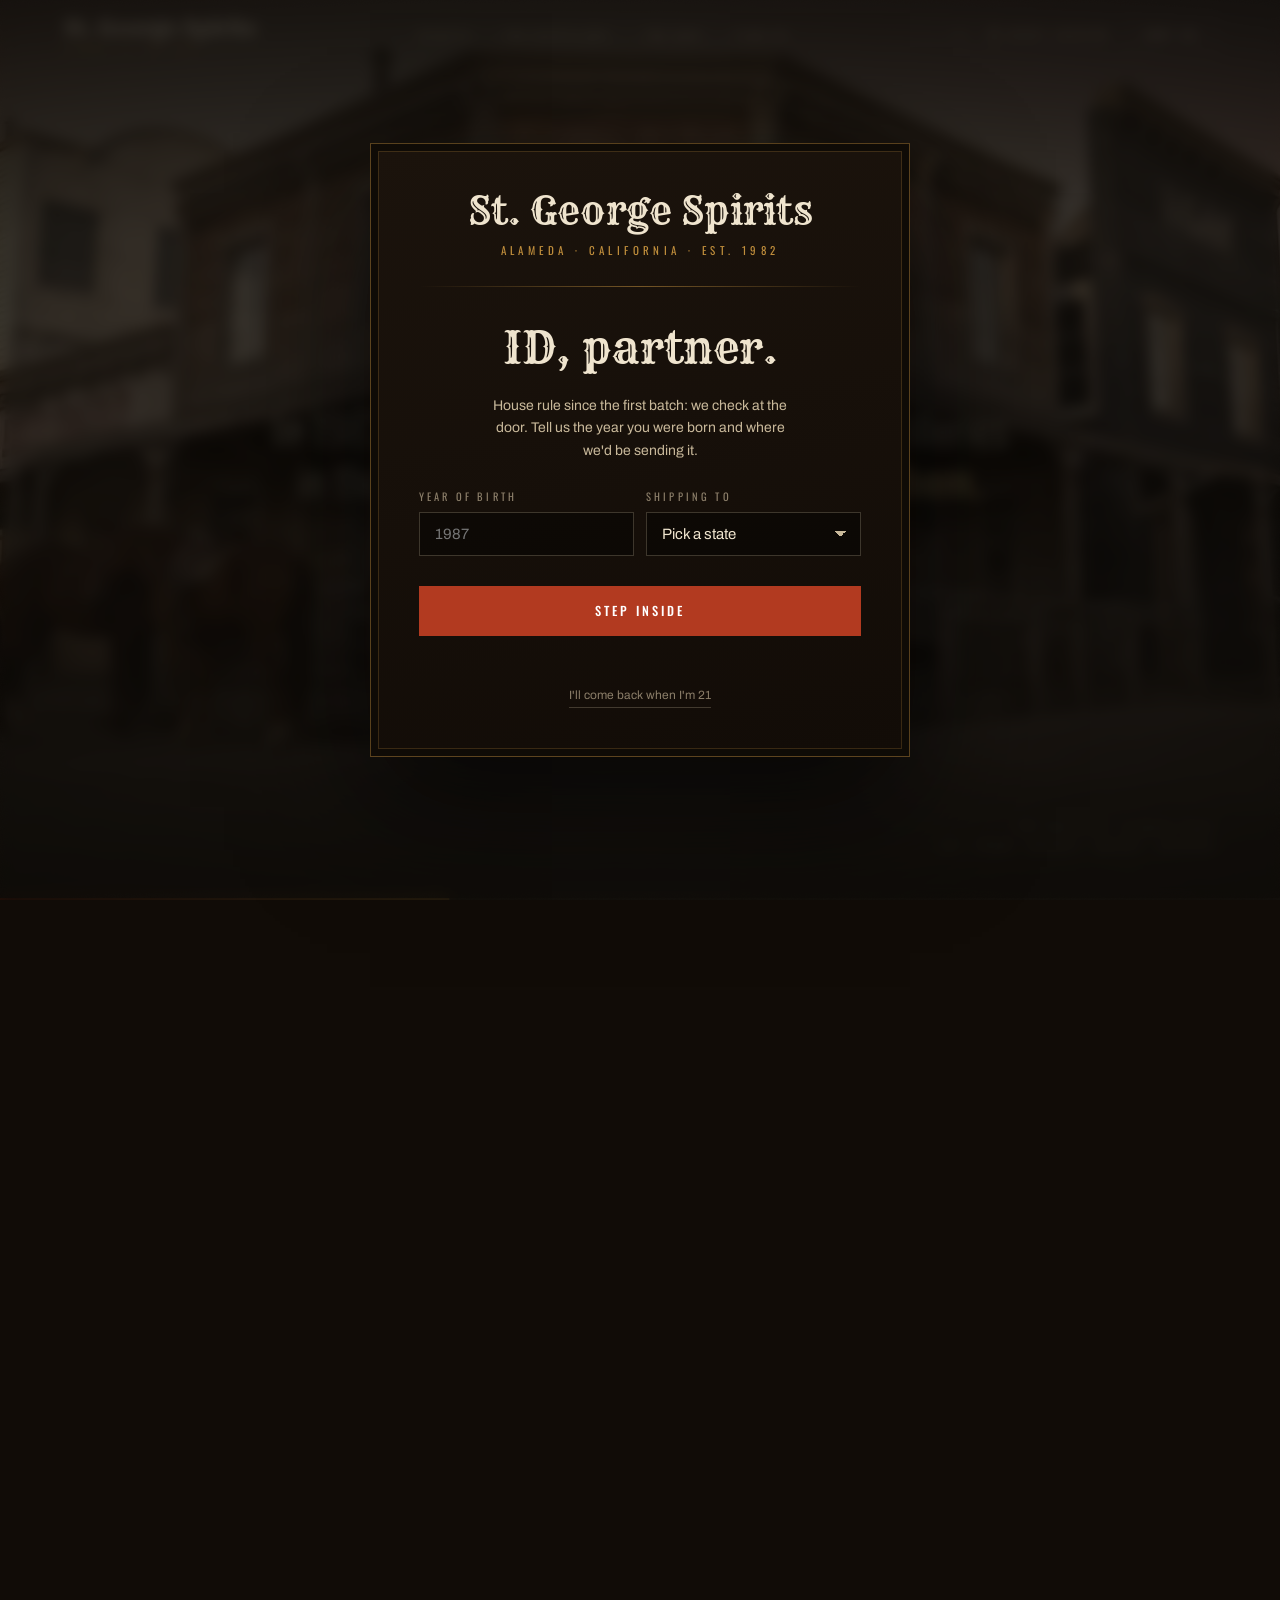
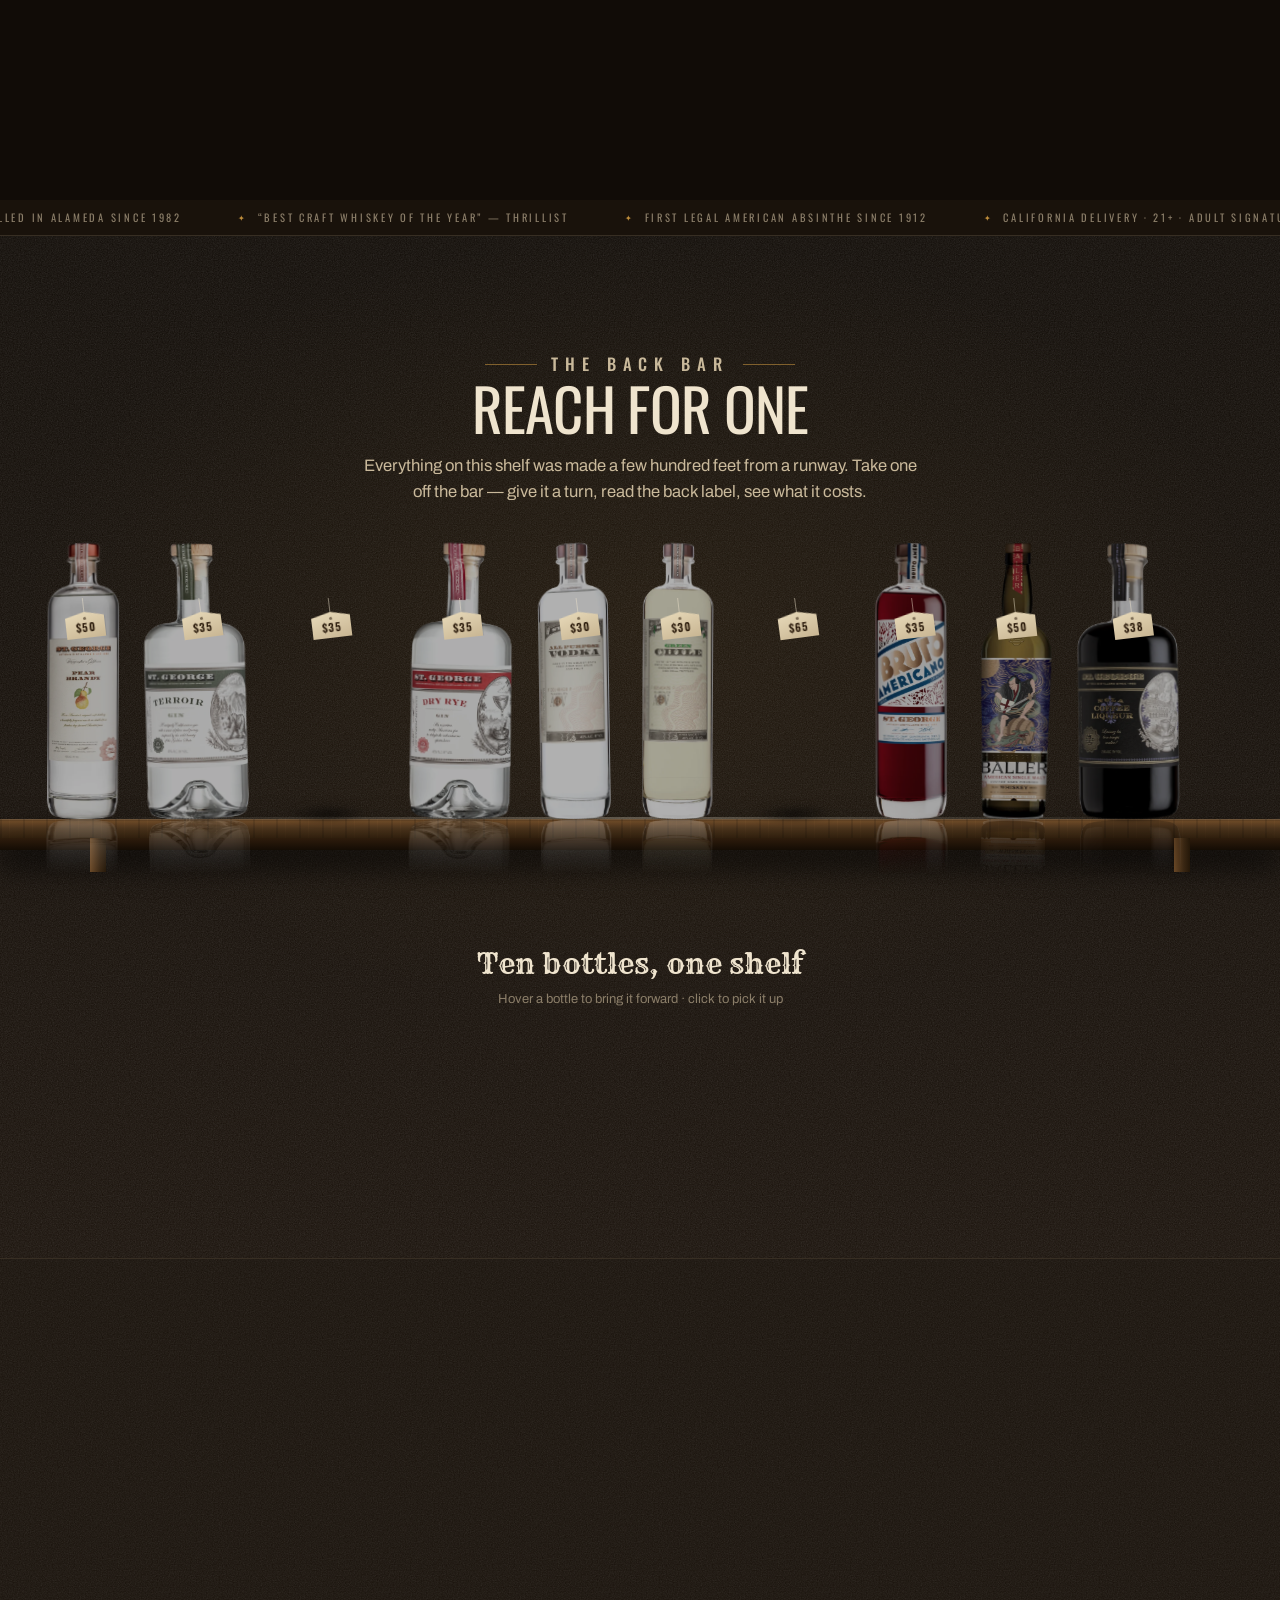
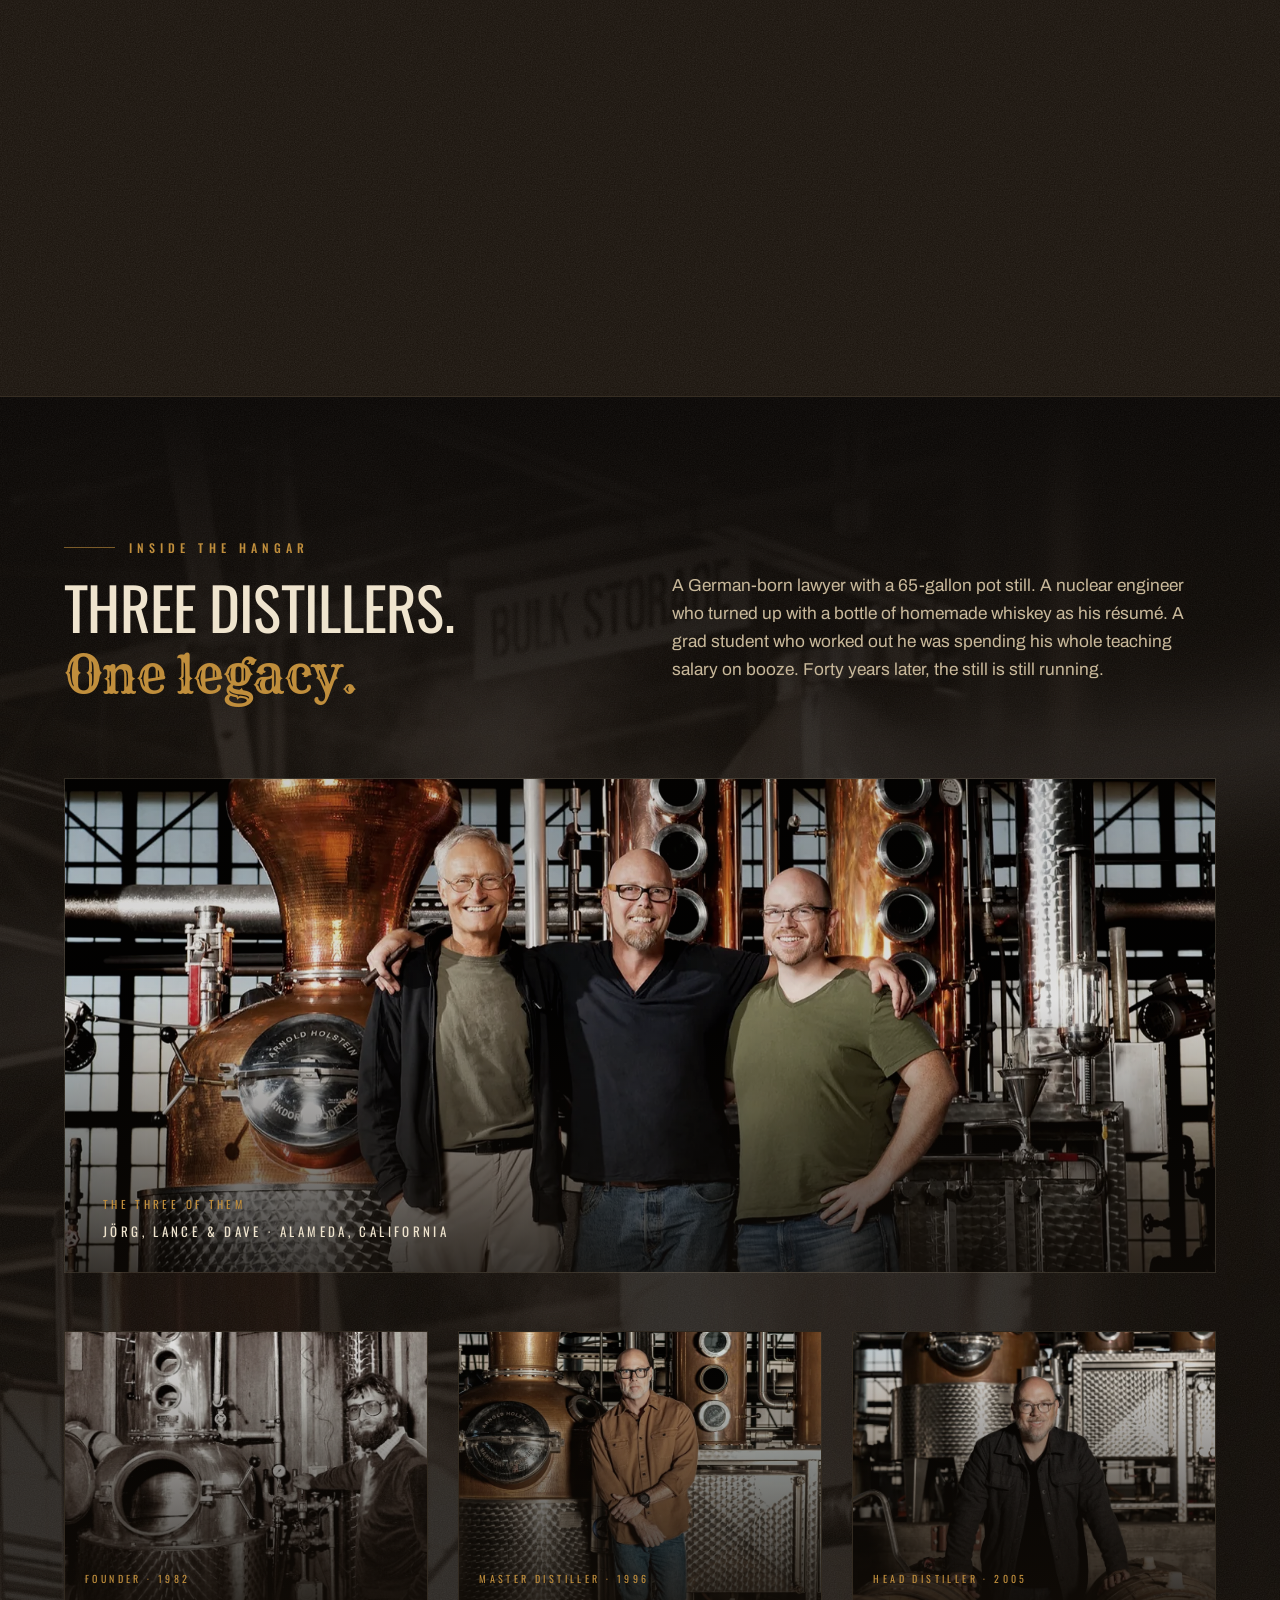
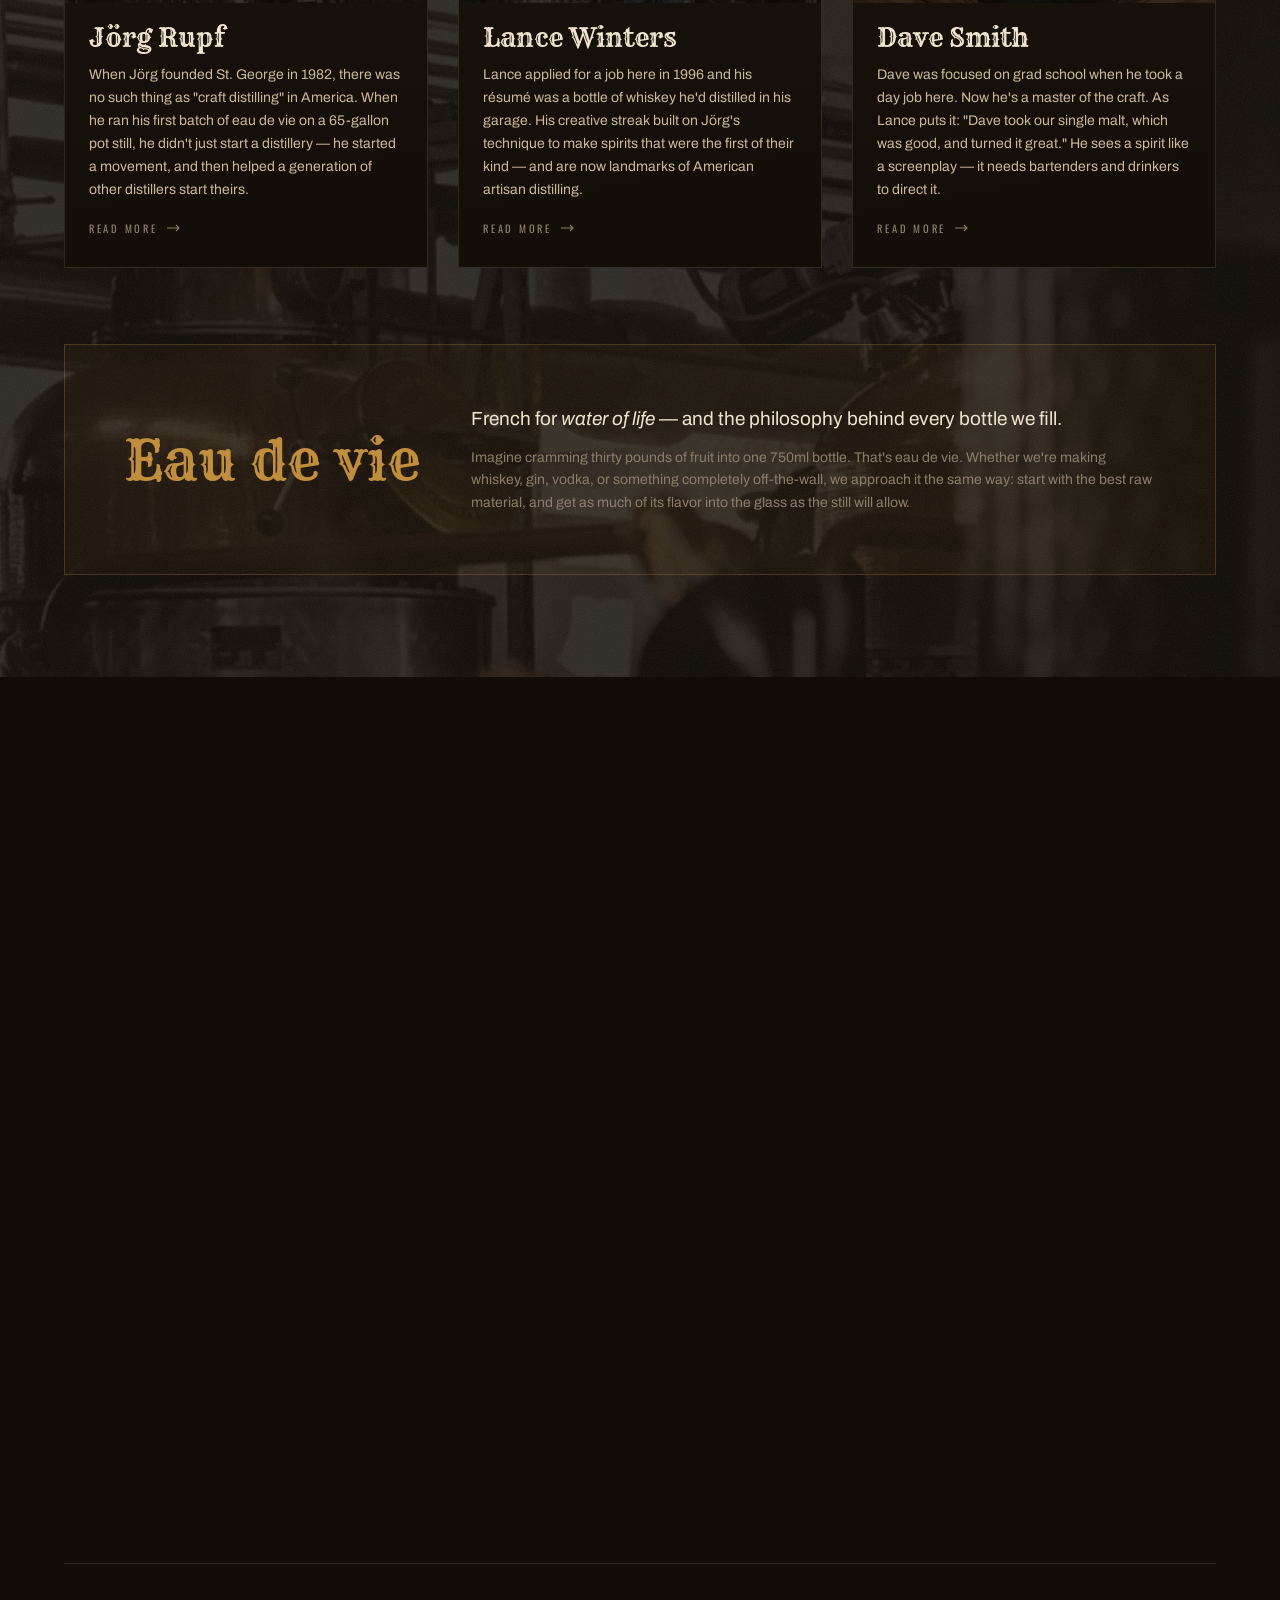
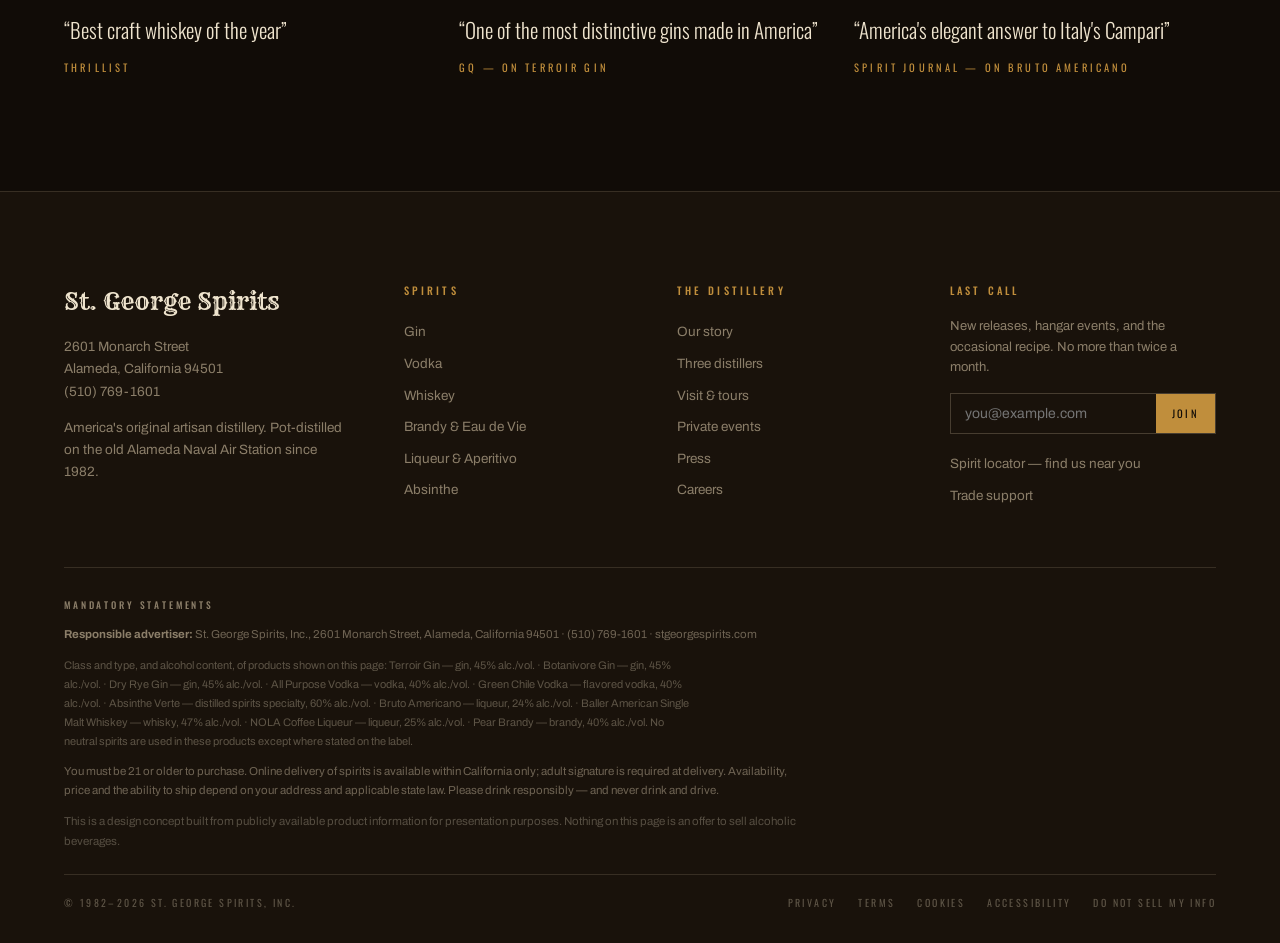
==== index.html @ ffea4fe0 "St. George Spirits homepage design concept Unofficial, non-commercial portfolio piece. Static site, " ====
<!doctype html>
<html lang="en">
<head>
<meta charset="utf-8">
<meta name="viewport" content="width=device-width, initial-scale=1, viewport-fit=cover">
<title>St. George Spirits — America's Original Craft Distillery, Alameda California</title>
<meta name="description" content="America's original artisan distillery since 1982. Gin, vodka, whiskey, brandy and absinthe made in a decommissioned airplane hangar in Alameda, California.">

<!-- ============================================================
     SHARE CARD / IDENTITY
     SITE_ORIGIN is the one thing to change on deploy. Open Graph
     requires ABSOLUTE urls for og:image — relative paths are
     dropped by Slack, iMessage, LinkedIn and X alike.
     ============================================================ -->
<link rel="canonical" href="https://stgeorge-concept.vercel.app/">
<meta name="theme-color" content="#110C07">
<meta name="robots" content="noindex,nofollow">

<meta property="og:type" content="website">
<meta property="og:site_name" content="St. George Spirits">
<meta property="og:locale" content="en_US">
<meta property="og:url" content="https://stgeorge-concept.vercel.app/">
<meta property="og:title" content="St. George Spirits — America's Original Craft Distillery">
<meta property="og:description" content="In 1982 there were fewer than twenty distilleries in the whole country. We were one of them. Pot-distilled in a decommissioned airplane hangar in Alameda, California.">
<meta property="og:image" content="https://stgeorge-concept.vercel.app/assets/img/og-card.jpg">
<meta property="og:image:width" content="1200">
<meta property="og:image:height" content="630">
<meta property="og:image:alt" content="The back bar of a saloon, bottles lit from behind, with the St. George Spirits wordmark.">

<meta name="twitter:card" content="summary_large_image">
<meta name="twitter:title" content="St. George Spirits — America's Original Craft Distillery">
<meta name="twitter:description" content="In 1982 there were fewer than twenty distilleries in the whole country. We were one of them.">
<meta name="twitter:image" content="https://stgeorge-concept.vercel.app/assets/img/og-card.jpg">

<link rel="icon" href="assets/img/favicon.svg" type="image/svg+xml">
<link rel="apple-touch-icon" href="assets/img/apple-touch-icon.png">

<link rel="preconnect" href="https://fonts.googleapis.com">
<link rel="preconnect" href="https://fonts.gstatic.com" crossorigin>
<link href="https://fonts.googleapis.com/css2?family=Rye&family=Oswald:wght@300;400;500;600&family=Archivo:ital,wght@0,400;0,500;0,600;1,400&display=swap" rel="stylesheet">

<script type="application/ld+json">
{
  "@context": "https://schema.org",
  "@type": "Distillery",
  "@id": "https://stgeorge-concept.vercel.app/#org",
  "name": "St. George Spirits",
  "url": "https://stgeorge-concept.vercel.app/",
  "logo": "https://stgeorge-concept.vercel.app/assets/img/apple-touch-icon.png",
  "image": "https://stgeorge-concept.vercel.app/assets/img/og-card.jpg",
  "description": "America's original artisan distillery. Pot-distilled gin, vodka, whiskey, brandy and absinthe made in a decommissioned airplane hangar in Alameda, California since 1982.",
  "foundingDate": "1982",
  "telephone": "+1-510-769-1601",
  "address": {
    "@type": "PostalAddress",
    "streetAddress": "2601 Monarch Street",
    "addressLocality": "Alameda",
    "addressRegion": "CA",
    "postalCode": "94501",
    "addressCountry": "US"
  },
  "geo": {
    "@type": "GeoCoordinates",
    "latitude": 37.7731,
    "longitude": -122.2983
  },
  "founder": [
    {
      "@type": "Person",
      "name": "Jörg Rupf"
    }
  ],
  "employee": [
    {
      "@type": "Person",
      "name": "Lance Winters",
      "jobTitle": "Master Distiller"
    },
    {
      "@type": "Person",
      "name": "Dave Smith",
      "jobTitle": "Head Distiller"
    }
  ],
  "hasOfferCatalog": {
    "@type": "OfferCatalog",
    "name": "Spirits",
    "itemListElement": [
      {
        "@type": "Offer",
        "itemOffered": {
          "@type": "Product",
          "name": "Terroir Gin",
          "url": "https://stgeorge-concept.vercel.app/spirits/terroir-gin.html"
        },
        "price": "35",
        "priceCurrency": "USD"
      },
      {
        "@type": "Offer",
        "itemOffered": {
          "@type": "Product",
          "name": "Baller American Single Malt Whiskey",
          "url": "https://stgeorge-concept.vercel.app/spirits/baller-single-malt.html"
        },
        "price": "50",
        "priceCurrency": "USD"
      }
    ]
  }
}
</script>
<link rel="stylesheet" href="assets/css/base.css">
<style>
/* the bottle travels into the product page — see site.js */
@view-transition{ navigation: auto; }
::view-transition-old(root){ animation:vt-out .36s var(--ease) both; }
::view-transition-new(root){ animation:vt-in .46s var(--ease) both; }
@keyframes vt-out{ to{ opacity:0; } }
@keyframes vt-in{ from{ opacity:0; } }
@media (prefers-reduced-motion: reduce){
  ::view-transition-group(*), ::view-transition-old(*), ::view-transition-new(*){ animation:none !important; }
}
</style>
<style>
/* ============================================================
   AGE GATE — brand stays visible behind it (Westward pattern)
   ============================================================ */
#gate{
  position:fixed; inset:0; z-index:200; display:grid; place-items:center;
  padding:24px; background:rgba(11,8,5,.78); backdrop-filter:blur(7px) saturate(.8);
  transition:opacity .7s var(--ease), visibility .7s;
}
#gate[hidden]{ display:none; }
#gate.is-out{ opacity:0; visibility:hidden; }
#gate .poster{
  position:relative; width:min(540px,100%); padding:clamp(28px,4vw,48px);
  background:linear-gradient(170deg,#1b130c,#120c07);
  border:1px solid rgba(192,142,60,.4);
  box-shadow:0 50px 120px rgba(0,0,0,.72), inset 0 0 0 7px rgba(11,8,5,.9), inset 0 0 0 8px rgba(192,142,60,.22);
  text-align:center;
}
#gate .mark{ font-family:var(--f-wood); font-size:clamp(26px,3.6vw,38px); color:var(--paper); line-height:1; }
#gate .sub{ font-family:var(--f-cond); font-size:11px; letter-spacing:.4em; text-transform:uppercase; color:var(--brass); margin-top:12px; }
#gate .rule{ height:1px; background:linear-gradient(90deg,transparent,rgba(192,142,60,.55),transparent); margin:26px 0; }
#gate h2{ font-family:var(--f-wood); font-size:clamp(28px,4.4vw,44px); color:var(--paper); }
#gate p{ margin:12px auto 0; max-width:38ch; font-size:14px; color:var(--bone); }
.gate-fields{ display:grid; gap:12px; margin-top:26px; text-align:left; }
.gate-fields label{ font-family:var(--f-cond); font-size:10.5px; letter-spacing:.3em; text-transform:uppercase; color:var(--muted); display:block; margin-bottom:7px; }
.gate-fields input, .gate-fields select{
  width:100%; padding:13px 15px; font-family:var(--f-body); font-size:15px;
  color:var(--paper); background:rgba(0,0,0,.42); border:1px solid rgba(201,185,155,.26);
  border-radius:0; appearance:none;
}
.gate-fields input:focus, .gate-fields select:focus{ outline:2px solid var(--brass); outline-offset:1px; }
.gate-fields select{ background-image:linear-gradient(45deg,transparent 50%,var(--bone) 50%),linear-gradient(135deg,var(--bone) 50%,transparent 50%); background-position:calc(100% - 20px) 50%,calc(100% - 14px) 50%; background-size:6px 6px,6px 6px; background-repeat:no-repeat; }
.gate-row{ display:grid; grid-template-columns:1fr 1fr; gap:12px; }
#gate .btn{ width:100%; justify-content:center; margin-top:18px; }
#gate .turn{ display:inline-block; margin-top:18px; font-size:12px; color:var(--muted); border-bottom:1px solid rgba(139,126,105,.4); padding-bottom:2px; }
#gate .turn:hover{ color:var(--bone); }
#gate .err{ color:var(--rust); font-family:var(--f-cond); font-size:12px; letter-spacing:.14em; text-transform:uppercase; margin-top:14px; min-height:18px; }

/* ============================================================
   HERO — scroll-scrubbed full-bleed video
   ============================================================ */
.hero{ position:relative; height:200vh; background:var(--ink); }
.hero-stage{
  position:sticky; top:0; height:100svh; width:100%; overflow:hidden;
  background:var(--ink);
}
.hero-poster{
  position:absolute; inset:0; z-index:0; pointer-events:none;
  background:url('assets/img/hero-poster.webp') center 56%/cover no-repeat;
  transform-origin:51% 60%; will-change:transform;
}
.hero-stage video{
  position:absolute; inset:0; width:100%; height:100%; object-fit:cover;
  transform-origin:51% 60%; will-change:transform; opacity:0; z-index:1;
  transition:opacity .5s var(--ease); pointer-events:none; background:transparent;
}
.hero-stage.ready video{ opacity:1; }
.hero-grade{
  position:absolute; inset:0; pointer-events:none; z-index:2;
  background:
    linear-gradient(180deg, rgba(10,7,4,.72) 0%, rgba(10,7,4,.12) 26%, rgba(10,7,4,.05) 54%, rgba(10,7,4,.82) 100%),
    radial-gradient(130% 95% at 50% 52%, transparent 38%, rgba(10,7,4,.62) 100%);
}
/* the house lights going down on the bar before the hand-off */
.hero-door{
  position:absolute; inset:0; pointer-events:none; z-index:4; opacity:0;
  background:radial-gradient(62% 66% at 50% 56%, rgba(8,5,3,0) 0%, rgba(8,5,3,.42) 52%, rgba(8,5,3,.96) 100%);
}
.hero-plate{
  position:absolute; inset:0; z-index:5; display:grid; place-items:center;
  text-align:center; padding:0 var(--gut); pointer-events:none; will-change:transform,opacity,filter;
}
.hero-plate .inner{ max-width:1100px; }
.hero-plate .inner{ position:relative; }
.hero-plate .inner::before{
  content:""; position:absolute; left:50%; top:50%; transform:translate(-50%,-50%);
  width:170%; height:300%; z-index:-1; pointer-events:none;
  background:radial-gradient(50% 50% at 50% 50%, rgba(8,5,3,.76) 0%, rgba(8,5,3,.46) 46%, rgba(8,5,3,0) 76%);
}
#plate1 .mark{
  font-family:var(--f-wood); font-size:clamp(40px,9vw,142px); line-height:.92;
  color:var(--paper); text-shadow:0 10px 60px rgba(0,0,0,.8);
}
#plate1 .mark em{ font-style:normal; display:block; }
#plate1 .kicker{
  font-family:var(--f-cond); font-size:clamp(10px,1.2vw,13px); letter-spacing:.5em; font-weight:500;
  text-transform:uppercase; color:#E3BE78; margin-bottom:clamp(16px,2.4vw,30px);
  text-shadow:0 2px 16px rgba(0,0,0,.95), 0 0 30px rgba(0,0,0,.8);
}
#plate1 .under{
  margin-top:clamp(18px,2.6vw,34px); font-family:var(--f-cond); font-weight:300;
  font-size:clamp(12px,1.5vw,17px); letter-spacing:.3em; text-transform:uppercase; color:var(--bone);
}
.hero-plate .line{
  font-family:var(--f-cond); font-weight:300; font-size:clamp(21px,3.4vw,50px);
  line-height:1.18; letter-spacing:.006em; color:var(--paper);
  text-shadow:0 2px 12px rgba(0,0,0,.92), 0 8px 44px rgba(0,0,0,.8);
}
.hero-plate .line b{ font-weight:500; color:#E3BE78; }
#plate2{ opacity:0; }
.hero-hint{
  position:absolute; left:50%; bottom:clamp(26px,5vh,54px); transform:translateX(-50%);
  z-index:6; display:flex; flex-direction:column; align-items:center; gap:11px;
  font-family:var(--f-cond); font-size:10px; letter-spacing:.42em; text-transform:uppercase;
  color:rgba(239,228,206,.72); transition:opacity .5s var(--ease); pointer-events:none;
}
.hero-hint svg{ animation:bob 1.9s ease-in-out infinite; }
@keyframes bob{ 0%,100%{ transform:translateY(0); opacity:.45 } 50%{ transform:translateY(6px); opacity:1 } }
/* The last of the push-through: everything resolves to the page's own ink so
   the sticky stage releases into the ticker with no visible seam. */
.hero-out{
  position:absolute; inset:0; z-index:8; opacity:0; pointer-events:none;
  background:var(--ink);
}
.hero-rule{ position:absolute; left:0; right:0; bottom:0; height:2px; background:rgba(239,228,206,.1); z-index:7; }
.hero-rule i{ display:block; height:100%; background:linear-gradient(90deg,var(--rust-lo),var(--brass)); transform:scaleX(0); transform-origin:left; }
.hero-badge{
  position:absolute; right:var(--gut); bottom:clamp(26px,5vh,54px); z-index:6;
  font-family:var(--f-cond); font-size:9.5px; letter-spacing:.3em; text-transform:uppercase;
  color:rgba(239,228,206,.42); text-align:right; line-height:1.9; pointer-events:none;
}
@media (max-width:760px){ .hero-badge{ display:none; } .hero{ height:180vh; } }

/* ============================================================
   ABOUT — "inside"
   ============================================================ */
.about{ position:relative; background:var(--ink); padding:clamp(80px,11vw,150px) var(--gut) clamp(60px,8vw,110px); overflow:clip; }
.about::before{
  content:""; position:absolute; inset:0 0 auto; height:340px;
  background:linear-gradient(180deg, rgba(8,5,3,1), rgba(17,12,7,0));
  pointer-events:none; z-index:2;
}
.about-bg{
  position:absolute; inset:0; background:url('assets/img/stills.webp') center 30%/cover no-repeat;
  opacity:.12; filter:saturate(.5) contrast(1.1); z-index:0;
}
.about-in{ position:relative; z-index:4; max-width:1340px; margin:0 auto; }
.about-head{ display:grid; grid-template-columns:1fr 1fr; gap:clamp(28px,5vw,80px); align-items:end; margin-bottom:clamp(44px,6vw,80px); }
.about-head h2 em{ font-style:normal; font-family:var(--f-wood); text-transform:none; color:var(--brass); font-size:.86em; }
@media (max-width:900px){ .about-head{ grid-template-columns:1fr; align-items:start; } }

.founders{ position:relative; margin:clamp(34px,4.6vw,60px) 0 clamp(34px,4.6vw,58px); }
.founders figure{ margin:0; position:relative; overflow:hidden; border:1px solid rgba(201,185,155,.16); }
.founders img{ width:100%; aspect-ratio:21/9; object-fit:cover; object-position:center 32%; filter:saturate(.72) contrast(1.04); }
.founders figure::after{ content:""; position:absolute; inset:0; background:linear-gradient(180deg,rgba(14,10,6,.22),rgba(14,10,6,.12) 45%,rgba(14,10,6,.8)); pointer-events:none; }
.founders figcaption{ position:absolute; left:clamp(18px,3vw,38px); bottom:clamp(16px,2.6vw,30px); z-index:2;
  font-family:var(--f-cond); font-size:clamp(11px,1.15vw,13px); letter-spacing:.26em; text-transform:uppercase; color:var(--paper); }
.founders figcaption b{ display:block; font-weight:400; color:var(--brass); font-size:.86em; letter-spacing:.3em; margin-bottom:7px; }
@media (max-width:700px){ .founders img{ aspect-ratio:4/3; } }

.distillers{ display:grid; grid-template-columns:repeat(3,1fr); gap:clamp(18px,2.4vw,34px); }
@media (max-width:980px){ .distillers{ grid-template-columns:1fr; } }
.card{
  position:relative; background:linear-gradient(170deg,#1b140d,#130d08);
  border:1px solid rgba(201,185,155,.15); overflow:hidden;
  transition:border-color .5s var(--ease), transform .6s var(--ease);
}
.card:hover{ border-color:rgba(192,142,60,.48); transform:translateY(-5px); }
.card .shot{ position:relative; aspect-ratio:4/3; overflow:hidden; background:var(--ink-3); }
.card .shot img{ width:100%; height:100%; object-fit:cover; filter:saturate(.62) contrast(1.06); transition:transform 1.3s var(--ease), filter .7s; }
.card:hover .shot img{ transform:scale(1.06); filter:saturate(.9) contrast(1.02); }
.card .shot::after{ content:""; position:absolute; inset:0; background:linear-gradient(180deg,rgba(17,12,7,.1),rgba(17,12,7,.86)); }
.card .role{
  position:absolute; left:20px; bottom:16px; z-index:2;
  font-family:var(--f-cond); font-size:10px; letter-spacing:.34em; text-transform:uppercase; color:var(--brass);
}
.card .body{ padding:22px 24px 26px; }
.card h3{ font-family:var(--f-wood); font-size:clamp(20px,2vw,27px); line-height:1.08; margin-bottom:12px; }
.card p{ margin:0; font-size:14px; line-height:1.64; color:var(--bone); }
.card .more{ margin-top:18px; display:inline-flex; align-items:center; gap:9px; font-family:var(--f-cond); font-size:10.5px; letter-spacing:.26em; text-transform:uppercase; color:var(--muted); }
.card:hover .more{ color:var(--paper); }

.thread{
  margin-top:clamp(44px,6vw,80px); padding:clamp(32px,4.6vw,60px);
  border:1px solid rgba(192,142,60,.26); background:rgba(192,142,60,.05);
  display:grid; grid-template-columns:auto 1fr; gap:clamp(24px,4vw,56px); align-items:center;
}
@media (max-width:860px){ .thread{ grid-template-columns:1fr; } }
.thread .big{ font-family:var(--f-wood); font-size:clamp(30px,4.4vw,56px); line-height:1; color:var(--brass); white-space:nowrap; }
.thread p{ margin:0; font-size:clamp(15px,1.5vw,19px); line-height:1.6; color:var(--paper); }
.thread p span{ color:var(--muted); display:block; margin-top:12px; font-size:14px; line-height:1.62; }

/* ============================================================
   BACK BAR — interactive bottle shelf
   ============================================================ */
.backbar{ position:relative; background:linear-gradient(180deg,var(--ink) 0%, #140E08 35%, #1A120B 100%); padding:clamp(70px,9vw,120px) 0 clamp(50px,6vw,80px); overflow:clip; }
.backbar::before{
  content:""; position:absolute; inset:0; z-index:0; opacity:.5;
  background:radial-gradient(70% 55% at 50% 38%, rgba(192,142,60,.14), transparent 70%);
}
.bb-head{ position:relative; z-index:4; text-align:center; padding:0 var(--gut); margin-bottom:clamp(20px,3vw,40px); }
.bb-head h2{ margin-bottom:14px; }
.bb-head p{ margin:0 auto; max-width:56ch; color:var(--bone); font-size:clamp(14px,1.3vw,17px); }

.bar-stage{
  position:relative; z-index:4; width:100%; touch-action:pan-y; user-select:none;
  overflow-x:clip;
}
.bar-stage:focus{ outline:none; }

/* the shelf plank */
.plank{ position:absolute; left:0; right:0; z-index:5; pointer-events:none; }
.plank .top{
  position:absolute; left:0; right:0; top:0; height:100%;
  background:
    linear-gradient(180deg,#53391F 0%, #6B4927 14%, #4A331C 52%, #35230F 100%);
  box-shadow:0 1px 0 rgba(239,228,206,.14) inset, 0 18px 34px rgba(0,0,0,.6);
}
.plank .grainy{
  position:absolute; inset:0; opacity:.45; mix-blend-mode:overlay;
  background-image:repeating-linear-gradient(90deg, rgba(0,0,0,.26) 0 2px, transparent 2px 9px, rgba(255,255,255,.1) 9px 10px, transparent 10px 23px);
}
.plank .lip{ position:absolute; left:0; right:0; top:100%; height:12px; background:linear-gradient(180deg,#2E1C0C,#140C04); box-shadow:0 14px 30px rgba(0,0,0,.72); }
.plank .glow{ position:absolute; left:6%; right:6%; top:-2px; height:2px; background:linear-gradient(90deg,transparent,rgba(239,228,206,.3),transparent); }
.plank .brkt{ position:absolute; width:16px; background:linear-gradient(90deg,#6B4927,#3A2713 60%,#241708); top:100%; height:34px; }

/* each bottle */
.bot{
  position:absolute; left:0; z-index:10; display:block; padding:0;
  cursor:pointer; background:none; outline:none;
}
.bot:focus-visible{ outline:2px solid var(--brass); outline-offset:8px; }
.bot-sway{ position:absolute; inset:0; transform-origin:50% 100%; }
.bot-turn{ position:absolute; inset:0; transform-origin:50% 92%; }
.bot-turn img{ position:absolute; inset:0; width:100%; height:100%; object-fit:contain; object-position:bottom center; -webkit-user-drag:none; }
.bot-shadow{
  position:absolute; left:50%; bottom:-4px; height:18px; border-radius:50%;
  background:radial-gradient(50% 50% at 50% 50%, rgba(0,0,0,.8), transparent 72%);
  transform:translateX(-50%); pointer-events:none; filter:blur(4px); z-index:0;
}
.bot-refl{
  position:absolute; left:0; right:0; top:100%; height:26%; pointer-events:none; z-index:0;
  overflow:hidden; opacity:.26;
  -webkit-mask-image:linear-gradient(180deg,rgba(0,0,0,.85),transparent 78%);
  mask-image:linear-gradient(180deg,rgba(0,0,0,.85),transparent 78%);
}
.bot-refl img{ position:absolute; left:0; bottom:100%; width:100%; height:385%;
  object-fit:contain; object-position:bottom center; transform:scaleY(-1); transform-origin:50% 100%; }
/* hanging brass price tag */
.bot-tag{
  position:absolute; z-index:3; transform-origin:50% 0; pointer-events:none;
  display:flex; flex-direction:column; align-items:center;
}
.bot-tag .str{ width:1px; height:14px; background:rgba(239,228,206,.46); }
.bot-tag .chip{
  position:relative; padding:6px 10px 5px; background:linear-gradient(165deg,#E7D9B9,#C9B693);
  color:#2A1A0B; font-family:var(--f-cond); font-size:11px; font-weight:600; letter-spacing:.07em;
  line-height:1; white-space:nowrap; box-shadow:0 4px 10px rgba(0,0,0,.52);
  clip-path:polygon(0 18%, 50% 0, 100% 18%, 100% 100%, 0 100%);
  padding-top:10px;
}
.bot-tag .chip::after{ content:""; position:absolute; left:50%; top:5px; width:3px; height:3px; margin-left:-1.5px; border-radius:50%; background:rgba(42,26,11,.55); }
.bot-open{
  position:absolute; left:50%; transform:translateX(-50%); white-space:nowrap;
  font-family:var(--f-cond); font-size:9.5px; letter-spacing:.3em; text-transform:uppercase;
  color:var(--ink); background:var(--brass); padding:5px 11px 4px; opacity:0;
  transition:opacity .3s var(--ease); pointer-events:none;
}
.bot[data-front] .bot-open{ opacity:1; }

.bb-caption{ position:relative; z-index:4; text-align:center; padding:0 var(--gut); margin-top:clamp(26px,3.6vw,46px); min-height:92px; }
.bb-caption .nm{ font-family:var(--f-wood); font-size:clamp(19px,2.3vw,30px); line-height:1.1; transition:opacity .3s; }
.bb-caption .meta{ margin-top:10px; font-family:var(--f-cond); font-size:12px; letter-spacing:.24em; text-transform:uppercase; color:var(--brass); }
.bb-caption .hintline{ margin-top:8px; font-size:13px; color:var(--muted); }
.bb-dots{ display:flex; justify-content:center; gap:7px; margin-top:22px; position:relative; z-index:4; }
.bb-dots[hidden]{ display:none; }
.bb-dots button{ width:6px; height:6px; border-radius:99px; background:rgba(201,185,155,.26); transition:width .35s var(--ease), background .35s; }
.bb-dots button[aria-current="true"]{ width:24px; background:var(--brass); }
.bb-foot{ position:relative; z-index:4; text-align:center; margin-top:clamp(26px,3.4vw,42px); padding:0 var(--gut); }
.bb-foot .small{ margin-top:16px; }

/* --- detail overlay --- */
.detail{
  position:fixed; inset:0; z-index:150; display:grid; place-items:center;
  padding:clamp(18px,3vw,44px); overflow-y:auto;
}
.detail .scrim{ position:absolute; inset:0; background:rgba(9,6,3,.93); backdrop-filter:blur(18px); opacity:0; transition:opacity .4s var(--ease); }
.detail.in .scrim{ opacity:1; }
.detail .close{
  position:absolute; top:clamp(14px,2vw,26px); right:clamp(14px,2vw,26px); z-index:4;
  display:inline-flex; align-items:center; gap:9px; padding:10px 16px;
  font-family:var(--f-cond); font-size:11px; letter-spacing:.26em; text-transform:uppercase;
  color:var(--muted); border:1px solid rgba(201,185,155,.22); opacity:0; outline:none;
  transition:opacity .4s var(--ease) .1s, color .3s, border-color .3s;
}
.detail .close:focus-visible{ outline:2px solid var(--brass); outline-offset:3px; }
.detail.in .close{ opacity:1; }
.detail .close:hover{ color:var(--paper); border-color:var(--paper); }
.detail .wrap{
  position:relative; z-index:3; display:grid; grid-template-columns:auto minmax(0,1fr);
  gap:clamp(22px,5vw,72px); align-items:center; width:100%; max-width:1020px;
}
.detail .figure{ position:relative; height:min(62svh,560px); aspect-ratio:var(--ar,.3); perspective:1300px; cursor:grab; }
.detail .figure:active{ cursor:grabbing; }
.detail .spin{ position:absolute; inset:0; transform-style:preserve-3d; }
.detail .face{ position:absolute; inset:0; backface-visibility:hidden; }
.detail .face img{ width:100%; height:100%; object-fit:contain; }
.detail .face.notes{ transform:rotateY(180deg); display:grid; }
.notecard{
  align-self:center; justify-self:center; background:linear-gradient(168deg,#EFE4CE,#D9C9A8); color:#241A11;
  padding:18px 17px; box-shadow:0 30px 60px rgba(0,0,0,.6);
  border:1px solid rgba(42,26,11,.25); width:max(100%, 225px);
  display:flex; flex-direction:column; justify-content:center; gap:10px;
}
.notecard h4{ margin:0; font-family:var(--f-wood); font-size:clamp(13px,1.5vw,17px); line-height:1.1; }
.notecard .ln{ height:1px; background:rgba(42,26,11,.3); }
.notecard p{ margin:0; font-size:clamp(10.5px,1.1vw,13px); line-height:1.52; color:#3B2B18; }
.notecard .sm{ font-family:var(--f-cond); font-size:9px; letter-spacing:.24em; text-transform:uppercase; color:#7E6244; }
.detail .info .idx{ font-family:var(--f-cond); font-size:11px; letter-spacing:.28em; text-transform:uppercase; color:var(--muted); }
.detail .info h3{ font-family:var(--f-wood); font-size:clamp(25px,4vw,48px); line-height:1.02; margin:14px 0 0; }
.detail .info .pricerow{ display:flex; align-items:baseline; gap:16px; flex-wrap:wrap; margin-top:18px; }
.detail .info .pr{ font-family:var(--f-cond); font-size:clamp(24px,3vw,36px); font-weight:500; color:var(--brass); line-height:1; }
.detail .info .chip{ font-family:var(--f-cond); font-size:11px; letter-spacing:.2em; text-transform:uppercase; border:1px solid rgba(201,185,155,.3); padding:6px 11px; color:var(--bone); }
.detail .info > p{ margin:20px 0 0; font-size:clamp(14px,1.25vw,16px); line-height:1.62; color:var(--bone); max-width:50ch; }
.detail .facebtns{ display:inline-flex; margin-top:24px; border:1px solid rgba(201,185,155,.28); }
.detail .facebtns button{ padding:10px 18px; font-family:var(--f-cond); font-size:11px; letter-spacing:.22em; text-transform:uppercase; color:var(--muted); transition:all .3s var(--ease); }
.detail .facebtns button[aria-pressed="true"]{ background:var(--brass); color:var(--ink); }
.detail .acts{ display:flex; gap:12px; margin-top:24px; flex-wrap:wrap; }
.detail .info{ opacity:0; transform:translateY(10px); transition:opacity .5s var(--ease) .15s, transform .5s var(--ease) .15s; }
.detail.in .info{ opacity:1; transform:none; }
@media (max-width:760px){
  .detail .wrap{ grid-template-columns:1fr; justify-items:center; text-align:center; }
  .detail .figure{ height:min(40svh,330px); }
  .detail .info > p{ max-width:none; }
  .detail .acts, .detail .pricerow{ justify-content:center; }
}

/* ============================================================
   BARKEEP — guided selling
   ============================================================ */
.barkeep{ position:relative; background:var(--ink-2); border-top:var(--hair); border-bottom:var(--hair); padding:clamp(60px,7vw,96px) var(--gut) clamp(48px,5vw,72px); overflow:clip; }
.bk-in{ position:relative; z-index:4; max-width:1340px; margin:0 auto; display:grid; grid-template-columns:minmax(0,1fr) minmax(300px,380px); gap:clamp(30px,5vw,80px); align-items:start; }
@media (max-width:980px){ .bk-in{ grid-template-columns:1fr; } }
.q{ margin-top:30px; }
.q > span{ font-family:var(--f-cond); font-size:10.5px; letter-spacing:.3em; text-transform:uppercase; color:var(--muted); display:block; margin-bottom:12px; }
.chips{ display:flex; flex-wrap:wrap; gap:9px; }
.chips button{
  padding:10px 17px; font-family:var(--f-cond); font-size:12px; letter-spacing:.14em; text-transform:uppercase;
  border:1px solid rgba(201,185,155,.26); color:var(--bone); transition:all .3s var(--ease);
}
.chips button:hover{ border-color:var(--bone); color:var(--paper); }
.chips button[aria-pressed="true"]{ background:var(--rust); border-color:var(--rust); color:#fff; }
.verdict{
  background:linear-gradient(170deg,#1f170e,#140e08); border:1px solid rgba(192,142,60,.3);
  padding:26px 26px 28px; position:sticky; top:110px;
}
.verdict .vh{ font-family:var(--f-cond); font-size:10.5px; letter-spacing:.32em; text-transform:uppercase; color:var(--brass); }
.verdict .vb{ display:flex; gap:18px; align-items:center; margin-top:20px; min-height:132px; }
.verdict .vb img{ width:62px; height:132px; object-fit:contain; object-position:bottom center; flex:none; }
.verdict h4{ margin:0; font-family:var(--f-wood); font-size:19px; line-height:1.1; }
.verdict .vp{ font-family:var(--f-cond); font-size:15px; color:var(--brass); margin-top:8px; letter-spacing:.08em; }
.verdict .vd{ font-size:13px; color:var(--bone); line-height:1.55; margin-top:9px; }
.verdict .empty{ font-size:13.5px; color:var(--muted); font-style:italic; line-height:1.6; }
.verdict .btn{ width:100%; justify-content:center; margin-top:20px; }

/* ============================================================
   VISIT — three pillars
   ============================================================ */
.pillars{ background:var(--ink); padding:clamp(70px,9vw,124px) var(--gut); }
.pillars-in{ max-width:1340px; margin:0 auto; }
.ptop{ text-align:center; margin-bottom:clamp(40px,5vw,68px); }
.ptop p{ margin:16px auto 0; }
.pgrid{ display:grid; grid-template-columns:repeat(3,1fr); gap:clamp(16px,2vw,28px); }
@media (max-width:900px){ .pgrid{ grid-template-columns:1fr; } }
.pill{ position:relative; min-height:clamp(320px,34vw,440px); overflow:hidden; display:flex; flex-direction:column; justify-content:flex-end; padding:30px; border:1px solid rgba(201,185,155,.14); }
.pill img{ position:absolute; inset:0; width:100%; height:100%; object-fit:cover; filter:saturate(.45) contrast(1.06) brightness(.56); transition:transform 1.4s var(--ease), filter .7s; }
.pill::after{ content:""; position:absolute; inset:0; background:linear-gradient(180deg,rgba(14,10,6,.24) 0%, rgba(14,10,6,.46) 30%, rgba(14,10,6,.86) 58%, rgba(14,10,6,.97) 100%); }
.pill:hover img{ transform:scale(1.07); filter:saturate(.75) contrast(1.02) brightness(.66); }
.pill > *{ position:relative; z-index:2; }
.pill h3{ font-family:var(--f-wood); font-size:clamp(22px,2.3vw,31px); line-height:1.05; margin-bottom:12px; }
.pill p{ margin:0 0 20px; font-size:14px; color:#DCCFB4; line-height:1.6; max-width:34ch; }
.pill .go{ font-family:var(--f-cond); font-size:10.5px; letter-spacing:.28em; text-transform:uppercase; color:var(--brass); display:inline-flex; gap:9px; align-items:center; }

.praise{ margin-top:clamp(48px,6vw,86px); display:grid; grid-template-columns:repeat(3,1fr); gap:clamp(16px,2.6vw,42px); padding-top:clamp(34px,4vw,54px); border-top:var(--hair); }
@media (max-width:860px){ .praise{ grid-template-columns:1fr; gap:26px; } }
.praise blockquote{ margin:0; }
.praise q{ font-family:var(--f-cond); font-weight:300; font-size:clamp(16px,1.7vw,21px); line-height:1.35; color:var(--paper); quotes:"“" "”"; }
.praise cite{ display:block; margin-top:13px; font-family:var(--f-cond); font-size:10.5px; letter-spacing:.3em; text-transform:uppercase; color:var(--brass); font-style:normal; }

</style>
</head>
<body>

<!-- ======================= AGE GATE ======================= -->
<div id="gate" hidden>
  <div class="poster" role="dialog" aria-modal="true" aria-labelledby="gate-h">
    <div class="mark">St. George Spirits</div>
    <div class="sub">Alameda · California · Est. 1982</div>
    <div class="rule"></div>
    <h2 id="gate-h">ID, partner.</h2>
    <p>House rule since the first batch: we check at the door. Tell us the year you were born and where we'd be sending it.</p>
    <form class="gate-fields" id="gate-form" novalidate>
      <div class="gate-row">
        <div>
          <label for="g-year">Year of birth</label>
          <input id="g-year" inputmode="numeric" maxlength="4" placeholder="1987" autocomplete="bday-year">
        </div>
        <div>
          <label for="g-state">Shipping to</label>
          <select id="g-state">
            <option value="">Pick a state</option>
            <option value="CA">California</option>
            <option value="OTHER">Somewhere else</option>
          </select>
        </div>
      </div>
      <button type="submit" class="btn btn--solid">Step inside</button>
    </form>
    <div class="err" id="gate-err" role="alert"></div>
    <a class="turn" href="https://www.responsibility.org" rel="noopener">I'll come back when I'm 21</a>
  </div>
</div>

<!-- ======================= HEADER ======================= -->
<header class="site" id="hdr">
  <a class="brand" href="#top">
    <b>St. George Spirits</b>
    <span>Alameda, CA · Est. 1982</span>
  </a>

  <nav class="main" aria-label="Main">
    <div>
      <button type="button" aria-haspopup="true">Spirits</button>
      <div class="panel">
        <p>Gin that tastes like a forest, vodka that tastes like a pepper patch, and a whiskey that answers to nobody.</p>
        <a href="spirits/terroir-gin.html">Gin — four of them, no two alike</a>
        <a href="#backbar">Vodka — built for the cocktail, not the shelf</a>
        <a href="spirits/baller-single-malt.html">Whiskey — American single malt, Lot by Lot</a>
        <a href="#backbar">Brandy &amp; Eau de Vie — thirty pounds of fruit, one bottle</a>
        <a href="#backbar">Liqueur &amp; Aperitivo — bitter, sweet, and a little loud</a>
        <a href="#backbar">Absinthe — the first one legal in America since 1912</a>
      </div>
    </div>
    <div>
      <button type="button" aria-haspopup="true">The Distillery</button>
      <div class="panel">
        <p>Sixty-five thousand square feet of decommissioned airplane hangar, sitting on an old naval runway in Alameda.</p>
        <a href="#about">Our story — forty-plus years of it</a>
        <a href="#about">Three distillers, one legacy</a>
        <a href="#visit">Visit the tasting room</a>
        <a href="#visit">Private events in the hangar</a>
      </div>
    </div>
    <div>
      <button type="button" aria-haspopup="true">The Bar</button>
      <div class="panel">
        <p>Recipes worth the effort, and the house rules for drinking them.</p>
        <a href="#barkeep">Cocktail recipes</a>
        <a href="#visit">Events &amp; tastings</a>
        <a href="#visit">Press &amp; awards</a>
      </div>
    </div>
    <div>
      <button type="button" aria-haspopup="true">Find Us</button>
      <div class="panel">
        <p>We can only ship inside California. Everywhere else, we'll tell you who's got it on the shelf.</p>
        <a href="#backbar">Shop online — California delivery</a>
        <a href="#visit">Spirit locator — all 50 states</a>
        <a href="#visit">Trade support</a>
      </div>
    </div>
  </nav>

  <div class="hdr-right">
    <a class="locate" href="#visit">
      <svg width="12" height="14" viewBox="0 0 12 14" fill="none" aria-hidden="true"><path d="M6 1C3.8 1 2 2.8 2 5c0 3 4 8 4 8s4-5 4-8c0-2.2-1.8-4-4-4Z" stroke="currentColor" stroke-width="1.1"/><circle cx="6" cy="5" r="1.4" stroke="currentColor" stroke-width="1.1"/></svg>
      Spirit Locator
    </a>
    <button class="cart" type="button">Cart (0)</button>
    <button class="burger" type="button" aria-label="Menu"><i></i></button>
  </div>
</header>

<main id="top">

<!-- ======================= HERO ======================= -->
<section class="hero" id="hero">
  <div class="hero-stage" id="stage">
    <div class="hero-poster" aria-hidden="true"></div>
    <!-- data-park="<seconds>" freezes the film on that moment and holds it as
         the resting image; omit it to hold the final frame instead.
         4.92s lands on frame 117: the first frame fully clear of the batwing
         doors, and the slowest moment in the whole clip. Frame-to-frame motion
         measured across the sequence bottoms out at 8.26 here, against 11.06
         at the old 5.35s stop — and it is falling into this frame where it was
         rising into that one, so the shot is already settling as we halt it. -->
    <!-- The clip is trimmed to 5.2s. The film is hard-parked at 4.92s and the
         tail is never reached, so the 5.1s of card game that used to ship
         after it was ~51% of the file for frames nobody could ever see.
         HEVC first for Safari, H.264 for everyone else; a browser that
         understands neither codec string falls through to the poster. -->
    <video id="hv" poster="assets/img/hero-poster.webp"
           data-park="4.92"
           muted playsinline autoplay preload="auto" disablepictureinpicture>
      <source src="assets/video/hero-720.hevc.mp4" type="video/mp4; codecs=hvc1">
      <source src="assets/video/hero-720.mp4" type="video/mp4">
    </video>
    <div class="hero-grade"></div>
    <div class="grain" style="opacity:.3"></div>
    <div class="hero-door" id="door"></div>

    <div class="hero-plate" id="plate1">
      <div class="inner">
        <div class="kicker">America's original craft distillery</div>
        <div class="mark wood"><em>St. George</em><em>Spirits</em></div>
        <div class="under">Alameda, California &nbsp;·&nbsp; Since 1982</div>
      </div>
    </div>

    <div class="hero-plate" id="plate2">
      <div class="inner">
        <div class="line">In 1982 there were fewer than twenty distilleries<br>in the whole country. <b>We were one of them.</b></div>
      </div>
    </div>


    <div class="hero-hint" id="hint">
      <span>Scroll on in</span>
      <svg width="13" height="17" viewBox="0 0 13 17" aria-hidden="true"><path d="M6.5 1v15M1.6 11.2 6.5 16l4.9-4.8" stroke="currentColor" stroke-width="1.3" fill="none" stroke-linecap="round" stroke-linejoin="round"/></svg>
    </div>

    <div class="hero-badge">
      Pot-distilled · Alameda Point<br>
      Gin · Vodka · Whiskey · Brandy · Absinthe
    </div>

    <div class="hero-out" id="heroOut" aria-hidden="true"></div>
    <div class="hero-rule"><i id="hrule"></i></div>
  </div>
</section>

<div class="ticker">
  <ul>
    <li>Pot-distilled in Alameda since 1982</li>
    <li>“Best craft whiskey of the year” — Thrillist</li>
    <li>First legal American absinthe since 1912</li>
    <li>California delivery · 21+ · adult signature required</li>
  </ul>
</div>

<!-- ======================= BACK BAR ======================= -->
<section class="backbar" id="backbar">
  <div class="grain" style="opacity:.3"></div>
  <div class="bb-head rv">
    <p class="eyebrow ctr">The back bar</p>
    <h2 class="h2">Reach for one</h2>
    <p>Everything on this shelf was made a few hundred feet from a runway. Take one off the bar — give it a turn, read the back label, see what it costs.</p>
  </div>

  <div class="bar-stage" id="barstage" role="group" aria-roledescription="bottle shelf" aria-label="The back bar" tabindex="-1"></div>

  <div class="bb-dots" id="bbdots" hidden></div>

  <div class="bb-caption" id="bbcap">
    <div class="nm" id="bbnm">Ten bottles, one shelf</div>
    <div class="meta" id="bbmeta" hidden></div>
    <div class="hintline" id="bbhint">Hover a bottle to bring it forward · click to pick it up</div>
  </div>

  <div class="bb-foot rv">
    <a class="btn btn--solid" href="#">Shop all spirits <svg width="14" height="8" viewBox="0 0 14 8" fill="none" aria-hidden="true"><path d="M0 4h12M9 1l3 3-3 3" stroke="currentColor" stroke-width="1.2"/></svg></a>
    <p class="small">Online delivery available within California only. Everywhere else, the <a href="#visit" style="color:var(--brass);border-bottom:1px solid currentColor">spirit locator</a> will find you a bottle.</p>
  </div>
</section>

<!-- ======================= BARKEEP ======================= -->
<section class="barkeep" id="barkeep">
  <div class="grain" style="opacity:.25"></div>
  <div class="bk-in">
    <div class="rv">
      <p class="eyebrow">Ask the barkeep</p>
      <h2 class="h2">Tell us what<br>you're after</h2>
      <p class="lede" style="margin-top:18px">Nobody wants to gamble sixty-five dollars on a liquid they've never tasted. Three questions, and we'll point at a bottle.</p>

      <div class="q">
        <span>1 — What are you doing with it?</span>
        <div class="chips" data-group="use">
          <button type="button" data-v="sip">Sipping it neat</button>
          <button type="button" data-v="martini">Building a Martini</button>
          <button type="button" data-v="mix">Mixing something long</button>
          <button type="button" data-v="gift">Giving it away</button>
        </div>
      </div>

      <div class="q">
        <span>2 — What do you want it to taste like?</span>
        <div class="chips" data-group="flavor">
          <button type="button" data-v="green">Green &amp; herbal</button>
          <button type="button" data-v="citrus">Bright &amp; citrusy</button>
          <button type="button" data-v="spice">Peppery &amp; spiced</button>
          <button type="button" data-v="smoke">Smoky &amp; rich</button>
          <button type="button" data-v="fruit">Fruit-forward</button>
          <button type="button" data-v="bitter">Bitter</button>
        </div>
      </div>

      <div class="q">
        <span>3 — What are you willing to spend?</span>
        <div class="chips" data-group="price">
          <button type="button" data-v="low">Under $35</button>
          <button type="button" data-v="mid">$35 – $50</button>
          <button type="button" data-v="high">Whatever it takes</button>
        </div>
      </div>
    </div>

    <aside class="verdict rv" id="verdict">
      <div class="vh">The barkeep says</div>
      <div class="vb"><p class="empty" id="vempty">Answer a question or two and we'll put something in front of you.</p></div>
    </aside>
  </div>
</section>

<!-- ======================= ABOUT ======================= -->
<section class="about" id="about">
  <div class="about-bg"></div>
  <div class="grain"></div>
  <div class="about-in">
    <div class="about-head rv">
      <div>
        <p class="eyebrow">Inside the hangar</p>
        <h2 class="h2">Three distillers.<br><em>One legacy.</em></h2>
      </div>
      <p class="lede">A German-born lawyer with a 65-gallon pot still. A nuclear engineer who turned up with a bottle of homemade whiskey as his résumé. A grad student who worked out he was spending his whole teaching salary on booze. Forty years later, the still is still running.</p>
    </div>

    <div class="founders rv">
      <figure>
        <img src="assets/img/about-header.webp" alt="Jörg Rupf, Lance Winters and Dave Smith beside the copper pot still" loading="lazy">
        <figcaption><b>The three of them</b>Jörg, Lance &amp; Dave · Alameda, California</figcaption>
      </figure>
    </div>

    <div class="distillers">
      <article class="card rv">
        <div class="shot"><img src="assets/img/jorg.webp" alt="Jörg Rupf, founder of St. George Spirits" loading="lazy"><span class="role">Founder · 1982</span></div>
        <div class="body">
          <h3>Jörg Rupf</h3>
          <p>When Jörg founded St. George in 1982, there was no such thing as "craft distilling" in America. When he ran his first batch of eau de vie on a 65-gallon pot still, he didn't just start a distillery — he started a movement, and then helped a generation of other distillers start theirs.</p>
          <span class="more">Read more <svg width="14" height="8" viewBox="0 0 14 8" fill="none" aria-hidden="true"><path d="M0 4h12M9 1l3 3-3 3" stroke="currentColor" stroke-width="1.1"/></svg></span>
        </div>
      </article>

      <article class="card rv">
        <div class="shot"><img src="assets/img/lance.webp" alt="Lance Winters, master distiller" loading="lazy"><span class="role">Master Distiller · 1996</span></div>
        <div class="body">
          <h3>Lance Winters</h3>
          <p>Lance applied for a job here in 1996 and his résumé was a bottle of whiskey he'd distilled in his garage. His creative streak built on Jörg's technique to make spirits that were the first of their kind — and are now landmarks of American artisan distilling.</p>
          <span class="more">Read more <svg width="14" height="8" viewBox="0 0 14 8" fill="none" aria-hidden="true"><path d="M0 4h12M9 1l3 3-3 3" stroke="currentColor" stroke-width="1.1"/></svg></span>
        </div>
      </article>

      <article class="card rv">
        <div class="shot"><img src="assets/img/dave.webp" alt="Dave Smith, head distiller" loading="lazy"><span class="role">Head Distiller · 2005</span></div>
        <div class="body">
          <h3>Dave Smith</h3>
          <p>Dave was focused on grad school when he took a day job here. Now he's a master of the craft. As Lance puts it: "Dave took our single malt, which was good, and turned it great." He sees a spirit like a screenplay — it needs bartenders and drinkers to direct it.</p>
          <span class="more">Read more <svg width="14" height="8" viewBox="0 0 14 8" fill="none" aria-hidden="true"><path d="M0 4h12M9 1l3 3-3 3" stroke="currentColor" stroke-width="1.1"/></svg></span>
        </div>
      </article>
    </div>

    <div class="thread rv">
      <div class="big">Eau de vie</div>
      <p>French for <em>water of life</em> — and the philosophy behind every bottle we fill.
        <span>Imagine cramming thirty pounds of fruit into one 750ml bottle. That's eau de vie. Whether we're making whiskey, gin, vodka, or something completely off-the-wall, we approach it the same way: start with the best raw material, and get as much of its flavor into the glass as the still will allow.</span>
      </p>
    </div>
  </div>
</section>

<!-- ======================= VISIT ======================= -->
<section class="pillars" id="visit">
  <div class="pillars-in">
    <div class="ptop rv">
      <p class="eyebrow ctr">Come by</p>
      <h2 class="h2">2601 Monarch Street</h2>
      <p class="lede" style="text-align:center">An old naval air station on the edge of San Francisco Bay. Jörg and Lance once wondered how they'd ever fill a 65,000-square-foot airplane hangar. It's full now.</p>
    </div>

    <div class="pgrid">
      <a class="pill rv" href="#backbar">
        <img src="assets/img/barrels.webp" alt="Whiskey barrels at St. George Spirits" loading="lazy">
        <h3>Buy a bottle</h3>
        <p>Ten spirits, delivered anywhere in California. Outside the state, we'll find you the nearest shelf.</p>
        <span class="go">Shop the shelf <svg width="14" height="8" viewBox="0 0 14 8" fill="none" aria-hidden="true"><path d="M0 4h12M9 1l3 3-3 3" stroke="currentColor" stroke-width="1.1"/></svg></span>
      </a>
      <a class="pill rv" href="#visit">
        <img src="assets/img/stills-lance-dave.webp" alt="The stills inside the St. George hangar in Alameda" loading="lazy">
        <h3>Visit the hangar</h3>
        <p>Tasting room, bottle shop, and a tour that gets you right up next to the stills. Book a stool.</p>
        <span class="go">Plan a visit <svg width="14" height="8" viewBox="0 0 14 8" fill="none" aria-hidden="true"><path d="M0 4h12M9 1l3 3-3 3" stroke="currentColor" stroke-width="1.1"/></svg></span>
      </a>
      <a class="pill rv" href="#about">
        <img src="assets/img/stills.webp" alt="Copper pot stills at St. George Spirits" loading="lazy">
        <h3>Learn the craft</h3>
        <p>What's actually in the bottle, how it got there, and forty years of recipes worth arguing about.</p>
        <span class="go">Go deeper <svg width="14" height="8" viewBox="0 0 14 8" fill="none" aria-hidden="true"><path d="M0 4h12M9 1l3 3-3 3" stroke="currentColor" stroke-width="1.1"/></svg></span>
      </a>
    </div>

    <div class="praise rv">
      <blockquote><q>Best craft whiskey of the year</q><cite>Thrillist</cite></blockquote>
      <blockquote><q>One of the most distinctive gins made in America</q><cite>GQ — on Terroir Gin</cite></blockquote>
      <blockquote><q>America's elegant answer to Italy's Campari</q><cite>Spirit Journal — on Bruto Americano</cite></blockquote>
    </div>
  </div>
</section>

</main>

<!-- ======================= FOOTER ======================= -->
<footer class="site">
  <div class="f-in">
    <div class="f-top">
      <div class="f-brand">
        <b>St. George Spirits</b>
        <p>2601 Monarch Street<br>Alameda, California 94501<br>(510) 769-1601</p>
        <p style="margin-top:14px">America's original artisan distillery. Pot-distilled on the old Alameda Naval Air Station since 1982.</p>
      </div>
      <div>
        <h4>Spirits</h4>
        <a href="spirits/terroir-gin.html">Gin</a><a href="#backbar">Vodka</a><a href="spirits/baller-single-malt.html">Whiskey</a>
        <a href="#backbar">Brandy &amp; Eau de Vie</a><a href="#backbar">Liqueur &amp; Aperitivo</a><a href="#backbar">Absinthe</a>
      </div>
      <div>
        <h4>The Distillery</h4>
        <a href="#about">Our story</a><a href="#about">Three distillers</a><a href="#visit">Visit &amp; tours</a>
        <a href="#visit">Private events</a><a href="#visit">Press</a><a href="#visit">Careers</a>
      </div>
      <div>
        <h4>Last call</h4>
        <p class="small" style="margin:0 0 4px">New releases, hangar events, and the occasional recipe. No more than twice a month.</p>
        <form class="sub-form" onsubmit="event.preventDefault();this.reset();this.querySelector('button').textContent='Done';">
          <input type="email" placeholder="you@example.com" aria-label="Email address" required>
          <button type="submit">Join</button>
        </form>
        <a href="#visit" style="margin-top:14px">Spirit locator — find us near you</a>
        <a href="#visit">Trade support</a>
      </div>
    </div>

    <div class="legal">
      <h5>Mandatory statements</h5>
      <p><strong style="color:#8B7E69">Responsible advertiser:</strong> St. George Spirits, Inc., 2601 Monarch Street, Alameda, California 94501 · (510) 769-1601 · stgeorgespirits.com</p>
      <p class="cls">Class and type, and alcohol content, of products shown on this page: Terroir Gin — gin, 45% alc./vol. · Botanivore Gin — gin, 45% alc./vol. · Dry Rye Gin — gin, 45% alc./vol. · All Purpose Vodka — vodka, 40% alc./vol. · Green Chile Vodka — flavored vodka, 40% alc./vol. · Absinthe Verte — distilled spirits specialty, 60% alc./vol. · Bruto Americano — liqueur, 24% alc./vol. · Baller American Single Malt Whiskey — whisky, 47% alc./vol. · NOLA Coffee Liqueur — liqueur, 25% alc./vol. · Pear Brandy — brandy, 40% alc./vol. No neutral spirits are used in these products except where stated on the label.</p>
      <p>You must be 21 or older to purchase. Online delivery of spirits is available within California only; adult signature is required at delivery. Availability, price and the ability to ship depend on your address and applicable state law. Please drink responsibly — and never drink and drive.</p>
      <p style="color:#564E42">This is a design concept built from publicly available product information for presentation purposes. Nothing on this page is an offer to sell alcoholic beverages.</p>
    </div>

    <div class="f-bot">
      <span>© 1982–2026 St. George Spirits, Inc.</span>
      <div>
        <a href="#">Privacy</a><a href="#">Terms</a><a href="#">Cookies</a><a href="#">Accessibility</a><a href="#">Do not sell my info</a>
      </div>
    </div>
  </div>
</footer>

<script src="assets/js/site.js" defer></script>
<script>
/* ============================================================
   DATA — real products, real prices (Commerce7 catalogue),
   real copy from the distillery's own product pages.
   ============================================================ */
const BOTTLES = [
  { id:'pear', name:'Pear Brandy', series:'Brandy & Eau de Vie', price:50, abv:'40% ABV', size:'750 ml', img:'assets/bottles/pear-brandy.webp',
    blurb:'Our flagship spirit since 1982. A stunningly fruit-forward unsweetened spirit with all the complexity of a perfectly ripe pear.',
    notes:'The nose is astonishingly fruit-forward; the palate is dry but redolent of ripe Bartlett pears with subtle honey and a hint of spice. Further tasting reveals a buttery richness balanced by steely minerality.',
    serve:'Neat as a digestif, with tonic, or in a Pear Martini.',
    tags:{ use:['sip','gift'], flavor:['fruit'], price:'mid' } },

  { id:'terroir', page:'spirits/terroir-gin.html', name:'Terroir Gin', series:'Gin', price:35, abv:'45% ABV', size:'750 ml', img:'assets/bottles/terroir-gin.webp',
    blurb:'A profoundly lush and aromatic gin with a real sense of place — our ode to the wild beauty of the Golden State.',
    notes:'A forest in your glass: ultra-woodsy Douglas fir, California bay laurel, a hint of citrus. Sage and wok-roasted coriander suggest hillside thickets; angelica root and Saigon cinnamon evoke the earthy smell of the trail.',
    serve:'On the rocks, in a Martini, or in a Negroni riff we call the American Werewolf.',
    tags:{ use:['sip','martini'], flavor:['green'], price:'low' } },

  { id:'botanivore', name:'Botanivore Gin', series:'Gin', price:35, abv:'45% ABV', size:'750 ml', img:'assets/bottles/botanivore-gin.webp',
    blurb:'A symphony of nineteen botanicals working in concert. Think of a meadow in bloom: herbaceous, fresh, elegant.',
    notes:'Fresh and elegantly herbaceous, with bright citrus, subtle floral notes, earth and spice. Remarkable for its depth of flavor — perfectly balanced and deeply layered.',
    serve:'A simple Gin & Tonic, a Bee’s Knees, or a Southside.',
    tags:{ use:['mix','martini'], flavor:['green','citrus'], price:'low' } },

  { id:'dryrye', name:'Dry Rye Gin', series:'Gin', price:35, abv:'45% ABV', size:'750 ml', img:'assets/bottles/dry-rye-gin.webp',
    blurb:'A base of 100% pot-distilled rye makes this a gin for whiskey lovers — and a compelling pour for the adventurous gin drinker.',
    notes:'Structure, spice, a gloriously rich texture and a soft, lush finish. Where some gins lean astringent, Dry Rye’s texture is anything but — think rich and velvety.',
    serve:'Compelling neat, genre-busting in a Negroni or a very different Martini.',
    tags:{ use:['sip','martini'], flavor:['spice'], price:'low' } },

  { id:'apv', name:'All Purpose Vodka', series:'Vodka', price:30, abv:'40% ABV', size:'750 ml', img:'assets/bottles/all-purpose-vodka.webp',
    blurb:'The name says it all. The perfect building block for all your favorite vodka cocktails — approachable, supple, as versatile as you want it to be.',
    notes:'Fruity-floral hints and a velvety consistency. Lush enough to sip chilled with a twist, with the character to carry a cocktail.',
    serve:'A Dirty Martini, a White Russian, or an Espresso Martini with our NOLA.',
    tags:{ use:['mix','martini'], flavor:['citrus'], price:'low' } },

  { id:'chile', name:'Green Chile Vodka', series:'Vodka', price:30, abv:'40% ABV', size:'750 ml', img:'assets/bottles/green-chile-vodka.webp',
    blurb:'Vibrant vegetality, subtle sweetness and a light touch of heat — a celebration of the kaleidoscope of flavor in fresh sweet and hot peppers.',
    notes:'Remarkably fresh, with a juicy vegetal quality. The nose is rich and earthy; the palate soft and fruit-forward, supported by herbal cilantro and the tang of lime peel. Finishes with a light touch of heat.',
    serve:'Bloody Marys, a Moscow Mule with a kick, a split-base Margarita.',
    tags:{ use:['mix'], flavor:['green','spice'], price:'low' } },

  { id:'absinthe', name:'Absinthe Verte', series:'Absinthe', price:65, abv:'60% ABV', size:'750 ml', img:'assets/bottles/absinthe-verte.webp',
    blurb:'Real absinthe. No artificial ingredients, no gimmicks — the first legal American absinthe released after the U.S. ban was lifted in 2007.',
    notes:'A heady, herbaceous smack to the senses. Opens with spicy black licorice, then evolves into citrus and grass with a dose of sarsaparilla. Rich and viscous on the palate, even at 120 proof.',
    serve:'One large ice cube, then water — for the louche and the aroma.',
    tags:{ use:['sip','gift'], flavor:['green'], price:'high' } },

  { id:'bruto', name:'Bruto Americano', series:'Aperitivo', price:35, abv:'24% ABV', size:'750 ml', img:'assets/bottles/bruto-americano.webp',
    blurb:'A bracing dose of bitterness, a bright pop of citrus and intriguing sylvan notes — a bitter aperitivo with classic roots and a fresh attitude.',
    notes:'Vibrant citrus on the nose, backed by cinnamon, sandalwood and fir. On the palate it leads with bitter before opening into an herbaceous mid-palate and a lingering bitter-citrus finish.',
    serve:'Anywhere you’d use an Italian red bitter — and a few places you wouldn’t.',
    tags:{ use:['mix'], flavor:['bitter','citrus'], price:'low' } },

  { id:'baller', page:'spirits/baller-single-malt.html', name:'Baller Single Malt', series:'American Whiskey', price:50, abv:'47% ABV', size:'750 ml', img:'assets/bottles/baller-single-malt.webp',
    blurb:'American-made, Japanese whisky-inspired, wholly original. Crisp malt, delicate maple charcoal smoke, and tropical sherry-like notes from house-made umeshu finishing casks.',
    notes:'Crisp and dry on the nose with bright fruit and a hint of smoke. Opens with malt sweetness and maple charcoal, then explodes into plum, mango and lychee. The smoky finish lingers and builds with each sip.',
    serve:'Neat, in the Shop Highball, or standing in for peated Scotch in a Penicillin.',
    tags:{ use:['sip','gift'], flavor:['smoke','fruit'], price:'mid' } },

  { id:'nola', name:'NOLA Coffee Liqueur', series:'Liqueur', price:38, abv:'25% ABV', size:'750 ml', img:'assets/bottles/nola-coffee-liqueur.webp',
    blurb:'Most visitors fall in love with New Orleans; only a lucky few fall in love in New Orleans. Head distiller Dave Smith was one of them.',
    notes:'Yirgacheffe beans for their bright berry, chocolate and round fruity qualities, complemented by chicory root’s plum and date notes and bitter undertones.',
    serve:'An incredible Espresso Martini — or neat, alongside dessert.',
    tags:{ use:['mix','gift'], flavor:['smoke','bitter'], price:'mid' } }
];

/* ============================================================
   AGE GATE
   ============================================================ */
(function(){
  const gate = document.getElementById('gate');
  const form = document.getElementById('gate-form');
  const err  = document.getElementById('gate-err');
  const KEY  = 'sgs-gate-v1';
  let pass = null;
  try { pass = localStorage.getItem(KEY); } catch(e){}

  if (pass) { gate.remove(); return; }

  gate.hidden = false;
  document.body.classList.add('is-locked');

  form.addEventListener('submit', function(e){
    e.preventDefault();
    const y = parseInt(document.getElementById('g-year').value, 10);
    const st = document.getElementById('g-state').value;
    const now = new Date().getFullYear();
    if (!y || y < 1900 || y > now) { err.textContent = 'Give us a real year.'; return; }
    if (!st) { err.textContent = 'Pick where we’d be sending it.'; return; }
    if (now - y < 21) { err.textContent = 'Come back in ' + (21 - (now - y)) + ' years. We’ll keep a stool warm.'; return; }
    err.textContent = '';
    try { localStorage.setItem(KEY, JSON.stringify({ y: y, st: st })); } catch(e){}
    gate.classList.add('is-out');
    document.body.classList.remove('is-locked');
    setTimeout(function(){ gate.remove(); }, 750);
  });
})();

/* ============================================================
   HERO — the film plays itself in, then settles on the bar
   Phase A (scroll 0 → PLAY_END): the shot runs on its own from the
   street, through the doors and down the bar. Scrolling here does NOT
   scrub it — it leans on playbackRate instead, so the picture never
   stutters the way a seek-on-every-frame scrub did. From EASE_FROM
   (3.0s, out on the street) the rate decays geometrically to MIN_RATE at
   the park frame, so the camera is already braking before the batwing
   doors arrive and coasts to rest on the bottles at an even, unbroken
   rate rather than holding speed and then dropping off a cliff.
   Phase B (PLAY_END → 1): the film is parked on that frame; the house
   lights go down and the stage resolves to ink for the hand-off.
   ============================================================ */
(function(){
  const sec    = document.getElementById('hero');
  const stage  = document.getElementById('stage');
  const video  = document.getElementById('hv');
  const door   = document.getElementById('door');
  const poster = stage ? stage.querySelector('.hero-poster') : null;
  const p1     = document.getElementById('plate1');
  const p2     = document.getElementById('plate2');
  const hint   = document.getElementById('hint');
  const out    = document.getElementById('heroOut');
  const rule   = document.getElementById('hrule');
  if (!sec || !video) return;

  const reduce = window.matchMedia && window.matchMedia('(prefers-reduced-motion: reduce)').matches;

  const PLAY_END = .46;   // scroll fraction by which the film has settled on the bar
  const MAX_RATE = 3.4;   // how hard scrolling may hurry the film along
  const RUSH      = 3.2;  // catch-up rate for someone scrolling ahead of the film
  const EASE_FROM = 3.0;  // WHERE the coast begins, as a timestamp in the clip, not
                          // as a span before the park frame. 3.0s is out on the
                          // street, well before the doors — the brake is already
                          // on by the time the batwings sweep in at ~4.0s, rather
                          // than being slammed at them. Everything before 3.0s
                          // still runs at a flat 24fps.
  const MIN_RATE  = .55;  // the floor, and it is mostly not a taste call: the clip
                          // is 24fps, so a frame is held 41.7ms / rate. At .4x that
                          // is 104ms a frame — ~10fps, which is the judder this
                          // once ended on. .55x holds 76ms (13.2fps). That is one
                          // notch past the .60x/14.4fps that used to be called the
                          // practical limit, spent deliberately: it is only reached
                          // over the park frames, where footage motion is 8.07 —
                          // the quietest in the whole clip — so it is the cheapest
                          // place in the film to buy cadence for speed. If stepping
                          // ever shows on the bottles, .60 is the safe value.

  const HARD_PARK = .60;  // pB past which the film is pinned, vignette covering it

  // Coming to rest. playbackRate alone can never stop a film smoothly — every
  // halving of the rate doubles how long one frame sits on screen, so the
  // smoother you try to make the ending, the more it stutters. The film is
  // therefore only ever slowed to MIN_RATE, and the last of the deceleration is
  // handed to the transform: extra scale, eased out over SETTLE_MS. That runs at
  // the display's refresh rate instead of the clip's, so the push-in carries
  // past the final frame and glides to a true stop with no cadence cost at all.
  //
  // These two numbers are solved, not chosen, and the old pair was simply wrong.
  // Measured on the park frame, one unit of CSS scale is worth ~750 units of
  // on-screen motion in the same mean-abs-pixel-diff units used to tune the
  // ramp. An ease-out cubic opens at 3*SCALE/SECS, so:
  //      settle opening speed = 3 * SCALE / (MS/1000) * 750   units/sec
  //      film speed at park   = 8.07 * 24 * MIN_RATE          units/sec
  // The old .018/2000ms opened at 20 u/s against the film's 116 u/s — the
  // picture lost FIVE SIXTHS of its speed in one frame at the hand-off, which
  // is what read as the film still moving and then simply stopping. No amount
  // of ramp tuning could fix that, because the ramp was never the problem here.
  // .07/2400ms opens at 66 u/s against 107 u/s: 0.62 of the film's speed
  // instead of 0.17, so the motion carries through the hand-off and decays for
  // 2.4s afterwards. Raise SCALE (or shorten MS) to close the gap further —
  // the cost is push-in, and a 720p source gets soft much past this.
  const SETTLE_MS = 2400, SETTLE_SCALE = .07;
  let settle = 0, settleRaf = 0;
  function runSettle(){
    const t0 = performance.now();
    cancelAnimationFrame(settleRaf);
    const step = function(){
      const k = clamp((performance.now() - t0) / SETTLE_MS, 0, 1);
      settle = 1 - Math.pow(1 - k, 3);   // ease-out cubic: quickest at the
      paint();                           // hand-off, dead still by the end
      settleRaf = k < 1 ? requestAnimationFrame(step) : 0;
    };
    settleRaf = requestAnimationFrame(step);
  }

  let duration = 0, parkAt = 0, ready = false, parked = false;
  let target = 0, cur = 0, raf = 0, touched = false;
  // Declared up here with the rest of the state, not beside paceLoop: the eager
  // markReady() below can reach startPacing() before that line would have run.
  let paceRaf = 0;

  function clamp(v,a,b){ return Math.min(b, Math.max(a, v)); }
  function smooth(v,a,b){ const t = clamp((v-a)/(b-a),0,1); return t*t*(3-2*t); }

  function markReady(){
    if (ready || !(video.readyState >= 1) || !video.duration) return;
    duration = video.duration;
    // data-park="6.4" freezes the film on that second instead of its last
    // frame — set it to whichever shot should become the resting image.
    const want = parseFloat(video.dataset.park);
    parkAt = (isFinite(want) && want > 0) ? Math.min(want, duration) : duration;
    ready = true;
    stage.classList.add('ready');
    paint();
    startPlayback();
  }
  video.addEventListener('loadedmetadata', markReady);
  video.addEventListener('loadeddata', markReady);
  video.addEventListener('canplay', markReady);
  // On a warm cache the file can already be decodable before this script runs,
  // so none of the events above fire and the hero would sit on the poster.
  markReady();
  let tries = 0;
  const poll = setInterval(function(){
    markReady();
    if (ready || ++tries > 40) clearInterval(poll);
  }, 250);

  const GESTURES = ['pointerdown','keydown','touchstart','wheel'];
  function armGesture(){
    // Muted autoplay is normally allowed; if a policy refuses it anyway,
    // start on the visitor's first real input instead of showing a dead frame.
    const go = function(){
      GESTURES.forEach(function(t){ window.removeEventListener(t, go); });
      video.play().catch(function(){});
    };
    GESTURES.forEach(function(t){ window.addEventListener(t, go, { passive:true }); });
  }
  function startPlayback(){
    // Calling play() on an ended element rewinds it to zero, which would throw
    // the visitor back out to the street mid push-through.
    if (reduce || parked || !ready || video.ended) return;
    const pr = video.play();
    if (pr && pr.catch) pr.catch(armGesture);
    startPacing();
  }

  // Last-resort nudge onto the park frame. Fires at most once and never
  // while a seek is already in flight: `currentTime` reads 0 during a pending
  // seek, so re-testing it every frame re-issues the seek forever — that seek
  // storm is the same thing that made the original scrub stutter.
  let pinned = false;
  function pinEnd(){
    if (pinned || !parkAt || video.seeking) return;
    pinned = true;
    const want = Math.max(0, parkAt - (parkAt >= duration ? .25 : .02));
    // One frame of tolerance (24fps -> 41.7ms), not .4s. The point of parking
    // is landing on an EXACT frame, and .4s was only ever safe while the clip
    // ran to 10.04s — with it trimmed to 5.2s the natural end sits just .31s
    // past the target, i.e. inside the old tolerance, so an overrun would be
    // silently accepted and the film would rest on the wrong frame.
    if (Math.abs(video.currentTime - want) < .05) return;
    try { video.currentTime = want; } catch(e){}
  }

  function park(){
    if (parked) return;
    parked = true;
    cancelAnimationFrame(paceRaf); paceRaf = 0;
    video.playbackRate = 1;
    try { video.pause(); } catch(e){}
    pinEnd();
    if (!reduce) runSettle();
    paint();
  }
  video.addEventListener('ended', park);

  function filmProgress(){
    if (parked) return 1;
    return parkAt > 0 ? clamp(video.currentTime / parkAt, 0, 1) : 0;
  }

  function readProgress(){
    const rect = sec.getBoundingClientRect();
    const span = sec.offsetHeight - window.innerHeight;
    if (span <= 0) return 0;
    return clamp(-rect.top / span, 0, 1);
  }

  // A fully transparent plate still costs a blur + composite every frame, so
  // hide it outright rather than animating something nobody can see.
  function plate(el, a, dy, blur, grow){
    if (a < .004) {
      if (el.style.visibility !== 'hidden') { el.style.visibility = 'hidden'; el.style.opacity = '0'; }
      return;
    }
    if (el.style.visibility) el.style.visibility = '';
    el.style.opacity = a.toFixed(3);
    el.style.transform = 'translateY(' + ((1-a) * dy).toFixed(1) + 'px)' +
      (grow ? ' scale(' + ((1 - grow) + a * grow).toFixed(4) + ')' : '');
    el.style.filter = 'blur(' + ((1-a) * blur).toFixed(2) + 'px)';
  }

  // The bar fills as the film runs, then as you scroll — so it still reads as
  // progress during the stretch where the visitor isn't touching anything.
  function drawRule(){
    const r = Math.max(cur, filmProgress() * PLAY_END);
    rule.style.transform = 'scaleX(' + r.toFixed(4) + ')';
  }

  function pace(){
    if (reduce || !ready || parked) return;

    // Don't wait on the `ended` event: a last `timeupdate` can land first, and
    // acting on it while the element is already finished rewinds it to zero.
    if (video.ended || video.currentTime >= parkAt - .06) { park(); return; }

    const pA = clamp(cur / PLAY_END, 0, 1);
    const pB = clamp((cur - PLAY_END) / (1 - PLAY_END), 0, 1);

    // Safety net for someone who flung the page straight down: they are still
    // out on the street and no playback rate closes that gap, so pin the frame
    // with pinEnd()'s single guarded seek — the only seek this hero issues, and
    // by here the vignette is dark enough to cover it. Past this point the film
    // never advances again, so the card game at the tail is never reached.
    if (pB > HARD_PARK) { park(); return; }

    // Hurrying the film along reads better than cutting to it...
    let want = pB > 0 ? RUSH : 1 + pA * (MAX_RATE - 1);

    // ...but from EASE_FROM on, the deceleration takes over whatever the scroll
    // is asking for. The curve is geometric, not polynomial: rate = MIN^u with u
    // running 0 -> 1 across the ramp, so the film loses the SAME PERCENTAGE of
    // its speed every tenth of a second all the way down. That is what reads as
    // one continuous ramp. A k^n curve (this used k^5) spends its whole drop in
    // the first third and then crawls at the floor — which is exactly the "fine,
    // then suddenly very slow" ending being fixed here. For the record, across
    // 3.0 -> 4.92s this holds 1.00x, .90x, .82x, .74x, .67x, .61x, .55x — each
    // step ~9.5% off the one before it, with no cliff and no flat tail.
    const span = Math.max(.25, parkAt - EASE_FROM);
    if (video.currentTime > EASE_FROM) {
      const u = clamp((video.currentTime - EASE_FROM) / span, 0, 1);
      want = Math.min(want, Math.pow(MIN_RATE, u));
    }

    // .005, not .02: the deadband is the resolution of the ramp. At .02 the rate
    // can only move in 2% notches, and a 1.0 -> .6 descent is then eight or nine
    // visible steps instead of a glide. At .005 each notch is under half a
    // percent — below what the eye can pick out as a change of speed.
    if (Math.abs(video.playbackRate - want) > .005) video.playbackRate = want;
    if (video.paused) startPlayback();
  }

  // The ramp has to be re-evaluated every displayed frame. `timeupdate` fires
  // about four times a second, so driving the rate off it alone re-created the
  // staircase the deadband above was just narrowed to remove — and it is the
  // common case, because the film plays itself in while nobody is scrolling
  // (the paint() rAF only runs while a scroll is actually being chased).
  // This loop costs a few multiplications a frame and stops dead at park.
  function paceLoop(){
    paceRaf = 0;
    if (reduce || parked) return;
    pace();
    if (!parked) paceRaf = requestAnimationFrame(paceLoop);
  }
  function startPacing(){
    if (!paceRaf && !reduce && !parked) paceRaf = requestAnimationFrame(paceLoop);
  }

  function paint(){
    const p  = cur;
    const pA = clamp(p / PLAY_END, 0, 1);
    const pB = clamp((p - PLAY_END) / (1 - PLAY_END), 0, 1);

    // The film does its own pushing in, so the transform only ever drifts —
    // a hard scroll-driven zoom on a 720p frame just turns it to mush.
    const scale = 1 + pA * .045 + Math.pow(pB, 1.4) * .18 + settle * SETTLE_SCALE;
    const tf = 'scale(' + scale.toFixed(4) + ')';
    video.style.transform = tf;
    if (poster) poster.style.transform = tf;

    door.style.opacity = smooth(p, .58, .88).toFixed(3);

    plate(p1, 1 - smooth(p, .02, .20), -34, 12, .035);
    plate(p2, smooth(p, .26, .38) * (1 - smooth(p, .58, .70)), 22, 9, 0);

    // Fade the whole stage to the page's own ink before the sticky frame
    // releases, so the hand-off to the ticker has no visible seam.
    const veil = smooth(p, .82, 1);
    out.style.opacity = veil.toFixed(3);
    out.style.visibility = veil < .004 ? 'hidden' : '';

    hint.style.opacity = touched ? '0' : String(1 - smooth(p, 0, .05));
    drawRule();
    pace();
  }

  function frame(){
    const t = target;
    cur += (t - cur) * .16;
    if (Math.abs(t - cur) < .0004) cur = t;
    paint();
    if (Math.abs(t - cur) > .0001) raf = requestAnimationFrame(frame);
    else raf = 0;
  }

  function onScroll(){
    const p = readProgress();
    if (p > .004) touched = true;
    target = p;
    if (!raf) raf = requestAnimationFrame(frame);
  }

  if (reduce) {
    sec.style.height = '100svh';
    try { video.pause(); } catch(e){}
    plate(p1, 1, 0, 0, 0);
    hint.style.opacity = 0;
    return;
  }

  // timeupdate (~4Hz) is enough to keep the progress bar and the playback
  // rate honest while the film runs and nobody is scrolling.
  video.addEventListener('timeupdate', function(){ drawRule(); pace(); });

  document.addEventListener('visibilitychange', function(){
    if (document.visibilityState !== 'visible') {
      // rAF is suspended while hidden, so pace() cannot park the film — left
      // playing, it runs clean past the park frame to the end of the clip.
      // Hold it here; the branch below re-arms playback on the way back.
      if (!parked) { try { video.pause(); } catch(e){} }
      return;
    }
    cur = readProgress(); target = cur;
    paint();
    // rAF is suspended while the tab is hidden, so the ramp loop's pending
    // callback may or may not be delivered on the way back. Drop the stale id
    // and re-arm from scratch rather than trusting it to resume.
    cancelAnimationFrame(paceRaf); paceRaf = 0;
    if (!parked && cur < PLAY_END) startPlayback();
    else startPacing();
  });

  window.addEventListener('scroll', onScroll, { passive:true });
  window.addEventListener('resize', onScroll);
  onScroll();
  paint();
})();

/* ============================================================
   THE BACK BAR — standing-bottle shelf with spring physics
   Bottles rest at a slight angle; the one you point at squares
   up, lifts off the plank and nudges its neighbours aside.
   ============================================================ */
(function(){
  const stage = document.getElementById('barstage');
  const dots  = document.getElementById('bbdots');
  const capNm = document.getElementById('bbnm');
  const capMe = document.getElementById('bbmeta');
  const capHi = document.getElementById('bbhint');
  if (!stage) return;

  const N = BOTTLES.length;
  const MAXH = 400, MINH = 170, CARMAXH = 420;
  const GAP = .10, FRONT_EXTRA = .34, EDGE = 52;
  const PLANK_T = 19, FOOT = 64;
  const reduce = window.matchMedia && window.matchMedia('(prefers-reduced-motion: reduce)').matches;

  function clamp(v,a,b){ return Math.min(b, Math.max(a, v)); }
  function restAngle(i){ return (i % 2 ? 1 : -1) * (5 + ((i*3+2) % 5)); }
  function restTilt(i){ return ((i*7+3) % 5 - 2) * .55; }

  // per-bottle aspect, measured once images load
  const asp = BOTTLES.map(function(){ return .30; });

  let H = 300, W = 0, carousel = false, carIndex = 0;
  let active = null, open = null;

  const S = { x:[], vx:[], tx:[], turn:[], vturn:[], tturn:[], lift:[], vlift:[], tlift:[],
              tilt:[], vtilt:[], tag:[], vtag:[], acc:[], px:[], pv:[], raf:0, last:0, drag:-1, grab:0, free:0 };

  // ---- build DOM ------------------------------------------------
  const plank = document.createElement('div');
  plank.className = 'plank';
  plank.innerHTML = '<div class="top"></div><div class="grainy"></div><div class="glow"></div><div class="lip"></div>';
  const bk1 = document.createElement('div'); bk1.className = 'brkt'; bk1.style.left = '7%';
  const bk2 = document.createElement('div'); bk2.className = 'brkt'; bk2.style.right = '7%';
  plank.appendChild(bk1); plank.appendChild(bk2);
  stage.appendChild(plank);

  const nodes = BOTTLES.map(function(b, i){
    const btn = document.createElement('button');
    btn.type = 'button';
    btn.className = 'bot';
    btn.setAttribute('data-i', i);
    if (b.page) btn.setAttribute('data-slug', b.page.split('/').pop().replace('.html',''));
    btn.setAttribute('aria-label', b.name + ', $' + b.price);
    btn.tabIndex = i === 0 ? 0 : -1;
    btn.innerHTML =
      '<span class="bot-sway">' +
        '<span class="bot-shadow"></span>' +
        '<span class="bot-refl"><img src="' + b.img + '" alt="" draggable="false" decoding="async" loading="lazy"></span>' +
        '<span class="bot-turn">' +
          '<img src="' + b.img + '" alt="" draggable="false" decoding="async" loading="lazy">' +
        '</span>' +
      '</span>' +
      '<span class="bot-tag"><span class="str"></span><span class="chip">$' + b.price + '</span></span>' +
      '<span class="bot-open">Pick it up</span>';
    stage.appendChild(btn);

    const img = btn.querySelector('.bot-turn img');
    function measure(){
      if (img.naturalWidth) { asp[i] = img.naturalWidth / img.naturalHeight; layout(); }
    }
    // NOTE: do NOT call measure() synchronously here. This runs inside the
    // BOTTLES.map() that is still initialising `const nodes`, and
    // measure() -> layout() reads `nodes` -> TDZ ReferenceError, which
    // aborts the whole shelf. On a cold cache img.complete is false and the
    // bug hides; on a warm cache it is true and the shelf never renders.
    if (img.complete) requestAnimationFrame(measure); else img.addEventListener('load', measure);

    return { btn:btn, sway:btn.querySelector('.bot-sway'), turn:btn.querySelector('.bot-turn'),
             img:img, shadow:btn.querySelector('.bot-shadow'), tag:btn.querySelector('.bot-tag'),
             open:btn.querySelector('.bot-open') };
  });

  // dots for carousel mode
  BOTTLES.forEach(function(b, i){
    const d = document.createElement('button');
    d.type = 'button'; d.tabIndex = -1; d.setAttribute('aria-label', b.name);
    d.addEventListener('click', function(){ choose(i); });
    dots.appendChild(d);
  });

  function footprint(i, e){ return H * asp[i] * (1 + FRONT_EXTRA * clamp(e, 0, 1)); }

  function targets(){
    const feet = BOTTLES.map(function(_, i){ return footprint(i, i === active ? 1 : 0); });
    if (carousel) {
      const gap = GAP * H * 1.6;
      const c = clamp(active === null ? carIndex : active, 0, N - 1);
      const xs = feet.map(function(){ return 0; });
      xs[c] = W / 2;
      for (let i = c + 1; i < N; i++) xs[i] = xs[i-1] + (feet[i-1] + feet[i]) / 2 + gap;
      for (let i = c - 1; i >= 0; i--) xs[i] = xs[i+1] - (feet[i+1] + feet[i]) / 2 - gap;
      return xs;
    }
    const total = feet.reduce(function(a,b){ return a + b; }, 0);
    const restGap = clamp((W - 2*EDGE - total) / Math.max(1, N - 1), GAP * H * .5, H * .26);
    let cursor = (W - (total + restGap * (N - 1))) / 2;
    return feet.map(function(f){ const x = cursor + f/2; cursor += f + restGap; return x; });
  }

  function layout(){
    W = stage.clientWidth;
    if (!W) return;
    const chrome = 320;
    const byH = (window.innerHeight - chrome) ;
    const unit = BOTTLES.reduce(function(a,_,i){ return a + asp[i] + GAP; }, 0) + FRONT_EXTRA * .33;
    const fit = (W - 2*EDGE) / unit;
    carousel = fit < MINH;
    const raw = carousel ? Math.min(CARMAXH, W * .74, byH) : Math.min(MAXH, fit, byH);
    H = Math.round(Math.max(150, raw));

    stage.style.height = (H + PLANK_T + FOOT) + 'px';
    plank.style.top = H + 'px';
    plank.style.height = PLANK_T + 'px';
    bk1.style.left = '7%'; bk2.style.right = '7%';

    dots.hidden = !carousel;
    if (typeof caption === 'function') caption();
    nodes.forEach(function(n, i){
      const w = H * asp[i];
      n.btn.style.width = w + 'px';
      n.btn.style.height = H + 'px';
      n.btn.style.top = '0px';
      n.shadow.style.width = (w * 1.05) + 'px';
      n.tag.style.left = '50%';
      n.tag.style.top = (H * .20) + 'px';
      n.open.style.top = (H + PLANK_T + 24) + 'px';
    });

    const xs = targets();
    const fresh = S.x.length !== N;
    for (let i = 0; i < N; i++) {
      S.tx[i] = xs[i];
      S.tturn[i] = i === active ? 0 : restAngle(i);
      S.tlift[i] = i === active ? 1 : 0;
      if (fresh || reduce) {
        S.x[i] = xs[i]; S.vx[i] = 0; S.px[i] = xs[i]; S.pv[i] = 0; S.acc[i] = 0;
        S.turn[i] = S.tturn[i]; S.vturn[i] = 0;
        S.lift[i] = S.tlift[i]; S.vlift[i] = 0;
        S.tilt[i] = restTilt(i); S.vtilt[i] = 0;
        S.tag[i] = 0; S.vtag[i] = 0;
      }
    }
    if (fresh) { S.x.length = N; for (let i = 0; i < N; i++) paint(i); }
    kick();
  }

  function paint(i){
    const n = nodes[i];
    const w = H * asp[i];
    const lift = S.lift[i] || 0;
    const turn = S.turn[i] || 0;
    const tilt = S.tilt[i] || 0;

    n.btn.style.transform = 'translate3d(' + ((S.x[i] || 0) - w/2).toFixed(2) + 'px,0,0)';
    n.btn.style.zIndex = (i === active ? 40 : 10 + i);
    n.sway.style.transform = 'rotate(' + tilt.toFixed(3) + 'deg)';
    n.turn.style.transform =
      'perspective(900px) translateY(' + (-lift * H * .055).toFixed(2) + 'px) ' +
      'rotateY(' + turn.toFixed(2) + 'deg) translateZ(' + (lift * 34).toFixed(1) + 'px) ' +
      'scale(' + (1 + lift * .035).toFixed(4) + ')';
    n.img.style.filter = 'brightness(' + (.69 + lift * .38).toFixed(3) + ') saturate(' + (.78 + lift * .28).toFixed(3) + ')';
    n.shadow.style.opacity = (1 - lift * .25).toFixed(3);
    n.shadow.style.transform = 'translateX(-50%) translateY(' + (lift * 5).toFixed(1) + 'px) scaleX(' + (1 + lift * .34).toFixed(3) + ')';
    n.tag.style.transform = 'translateX(-50%) rotate(' + (-7 + (S.tag[i] || 0)).toFixed(2) + 'deg)';
    if (i === active) n.btn.setAttribute('data-front',''); else n.btn.removeAttribute('data-front');
  }

  function step(now){
    const dt = S.last ? Math.min(.1, (now - S.last) / 1000) : 1/60;
    S.last = now;
    const sub = Math.max(2, Math.ceil(dt / .017));
    const sdt = dt / sub;
    const spacing = function(i){
      return (footprint(i, S.lift[i] || 0) + footprint(i+1, S.lift[i+1] || 0)) / 2 + H * .012;
    };
    for (let i = 0; i < N; i++) S.px[i] = S.x[i] || 0;

    for (let k = 0; k < sub; k++) {
      for (let i = 0; i < N; i++) {
        if (i === S.drag) continue;
        const restoring = now > S.free;
        const kx = restoring ? 140 : 0;
        const cx = restoring ? 2 * Math.sqrt(140) * .85 : 3.2;
        S.vx[i] = (S.vx[i]||0) + (-kx * ((S.x[i]||0) - (S.tx[i]||0)) - cx * (S.vx[i]||0)) * sdt;
        S.x[i]  = (S.x[i]||0) + S.vx[i] * sdt;
      }
      // separation
      for (let pass = 0; pass < 2; pass++) {
        for (let i = 0; i < N - 1; i++) {
          const over = spacing(i) - ((S.x[i+1]||0) - (S.x[i]||0));
          if (over <= 0) continue;
          if (i === S.drag) S.x[i+1] += over;
          else if (i+1 === S.drag) S.x[i] -= over;
          else { S.x[i] -= over/2; S.x[i+1] += over/2; }
          const va = S.vx[i]||0, vb = S.vx[i+1]||0;
          if (va > vb) { const m = (va+vb)/2, kk = (va-vb)*.14;
            if (i !== S.drag) S.vx[i] = m - kk;
            if (i+1 !== S.drag) S.vx[i+1] = m + kk; }
        }
      }
      if (!carousel && N > 0) {
        const first = EDGE*.4 + footprint(0, S.lift[0]||0)/2;
        const last  = W - EDGE*.4 - footprint(N-1, S.lift[N-1]||0)/2;
        if ((S.x[0]||0) < first) { S.x[0] = first; S.vx[0] = Math.abs(S.vx[0]||0)*.3; }
        if ((S.x[N-1]||0) > last) { S.x[N-1] = last; S.vx[N-1] = -Math.abs(S.vx[N-1]||0)*.3; }
      }
      for (let i = 0; i < N; i++) {
        S.vturn[i] = (S.vturn[i]||0) + (-160*((S.turn[i]||0)-(S.tturn[i]||0)) - 2*Math.sqrt(160)*.8*(S.vturn[i]||0)) * sdt;
        S.turn[i]  = (S.turn[i]||0) + S.vturn[i]*sdt;
        S.vlift[i] = (S.vlift[i]||0) + (-190*((S.lift[i]||0)-(S.tlift[i]||0)) - 2*Math.sqrt(190)*.78*(S.vlift[i]||0)) * sdt;
        S.lift[i]  = (S.lift[i]||0) + S.vlift[i]*sdt;
        // base sway, nudged by horizontal acceleration
        const rt = restTilt(i) * (1 - (S.lift[i]||0));
        S.vtilt[i] = (S.vtilt[i]||0) + (-30*((S.tilt[i]||0)-rt) - 2.6*(S.vtilt[i]||0) + (S.acc[i]||0)*.0016) * sdt;
        S.tilt[i]  = clamp((S.tilt[i]||0) + S.vtilt[i]*sdt, -9, 9);
        // the price tag swings a beat behind the bottle
        S.vtag[i] = (S.vtag[i]||0) + (-50*((S.tag[i]||0) - (S.tilt[i]||0)*.75) - 3.6*(S.vtag[i]||0) - (S.vtilt[i]||0)*.9) * sdt;
        S.tag[i]  = clamp((S.tag[i]||0) + S.vtag[i]*sdt, -26, 26);
      }
    }

    let busy = S.drag >= 0 || now < S.free;
    for (let i = 0; i < N; i++) {
      const v = ((S.x[i]||0) - (S.px[i]||0)) / dt;
      const a = (v - (S.pv[i]||0)) / dt;
      S.pv[i] = v;
      S.acc[i] = (S.acc[i]||0)*.5 + clamp(a, -26000, 26000)*.5;
      paint(i);
      if (Math.abs(S.vx[i]||0) > .4 || Math.abs((S.x[i]||0)-(S.tx[i]||0)) > .3 ||
          Math.abs((S.turn[i]||0)-(S.tturn[i]||0)) > .05 || Math.abs(S.vturn[i]||0) > .05 ||
          Math.abs((S.lift[i]||0)-(S.tlift[i]||0)) > .002 || Math.abs(S.vlift[i]||0) > .01 ||
          Math.abs(S.vtilt[i]||0) > .05 || Math.abs(S.vtag[i]||0) > .08 || Math.abs(S.acc[i]||0) > 1) busy = true;
    }
    if (busy) S.raf = requestAnimationFrame(step);
    else { S.raf = 0; S.last = 0; }
  }

  function kick(){
    if (reduce) { for (let i = 0; i < N; i++) paint(i); return; }
    if (!S.raf) { S.last = 0; S.raf = requestAnimationFrame(step); }
  }
  function impulse(i, amt){
    if (reduce || i < 0 || i >= N) return;
    S.vtilt[i] = (S.vtilt[i]||0) + amt;
    kick();
  }

  function caption(){
    const b = active === null ? null : BOTTLES[active];
    if (b) {
      capNm.textContent = b.name;
      capMe.hidden = false;
      capMe.textContent = b.series + ' · $' + b.price + ' · ' + b.abv;
      capHi.textContent = carousel ? 'Tap to pick it up' : 'Click to pick it up';
    } else {
      capNm.textContent = 'Ten bottles, one shelf';
      capMe.hidden = true;
      capHi.textContent = carousel ? 'Swipe along the bar · tap to pick one up'
                                   : 'Hover a bottle to bring it forward · click to pick it up';
    }
    Array.prototype.forEach.call(dots.children, function(d, i){
      d.setAttribute('aria-current', String((active === null ? carIndex : active) === i));
    });
  }

  function choose(i){
    if (i === active) return;
    const prev = active;
    active = i;
    if (i !== null) carIndex = i;
    for (let k = 0; k < N; k++) {
      S.tturn[k] = k === active ? 0 : restAngle(k);
      S.tlift[k] = k === active ? 1 : 0;
      nodes[k].btn.tabIndex = (k === (active === null ? 0 : active)) ? 0 : -1;
    }
    const xs = targets();
    for (let k = 0; k < N; k++) S.tx[k] = xs[k];
    if (i !== null) { impulse(i - 1, -5.5); impulse(i + 1, 5.5); }
    if (prev !== null) { impulse(prev - 1, 2.4); impulse(prev + 1, -2.4); }
    caption();
    kick();
  }

  // ---- pointer --------------------------------------------------
  const P = { id:-1, i:-1, x:0, y:0, moved:false, kind:'', lastX:0, lastT:0, v:0 };

  function nearest(cx, cy){
    const box = stage.getBoundingClientRect();
    const x = cx - box.left, y = cy - box.top;
    if (y < -14 || y > H + PLANK_T + 14) return null;
    let best = null, d0 = Infinity;
    for (let i = 0; i < N; i++) {
      const half = footprint(i, S.lift[i]||0)/2 + 5;
      const d = Math.abs(x - (S.x[i]||0));
      if (d < half && d < d0) { best = i; d0 = d; }
    }
    return best;
  }

  stage.addEventListener('pointermove', function(e){
    if (P.id === e.pointerId) {
      const dx = e.clientX - P.x;
      const now = performance.now();
      if (!P.moved && Math.abs(dx) > 6 && Math.abs(dx) > Math.abs(e.clientY - P.y)) {
        P.moved = true;
        if (stage.isConnected) stage.setPointerCapture(e.pointerId);
        if (!carousel && P.i >= 0) { S.drag = P.i; S.grab = (e.clientX - stage.getBoundingClientRect().left) - (S.x[P.i]||0); }
      }
      if (P.moved) {
        P.v = P.v*.6 + ((e.clientX - P.lastX)/Math.max(1, now - P.lastT))*.4;
        P.lastX = e.clientX; P.lastT = now;
        if (S.drag >= 0) {
          S.vx[S.drag] = P.v * 1000;
          S.x[S.drag] = e.clientX - stage.getBoundingClientRect().left - S.grab;
          S.free = now + 900; kick();
        } else if (carousel) {
          const xs = targets();
          for (let i = 0; i < N; i++) S.tx[i] = xs[i] + dx;
          kick();
        }
      }
      return;
    }
    if (e.pointerType !== 'mouse' || carousel || open !== null) return;
    const hit = nearest(e.clientX, e.clientY);
    if (hit !== null) choose(hit);
    else if (active !== null) {
      const box = stage.getBoundingClientRect();
      if (Math.abs(e.clientX - box.left - (S.x[active]||0)) > footprint(active, 1)/2 + 12) choose(null);
    }
  });

  stage.addEventListener('pointerdown', function(e){
    if (e.button !== 0) return;
    const hit = nearest(e.clientX, e.clientY);
    P.id = e.pointerId; P.i = hit === null ? -1 : hit; P.x = e.clientX; P.y = e.clientY;
    P.moved = false; P.kind = e.pointerType; P.lastX = e.clientX; P.lastT = performance.now(); P.v = 0;
  });

  function finish(e, cancelled){
    if (P.id !== e.pointerId) return;
    if (stage.hasPointerCapture && stage.hasPointerCapture(e.pointerId)) stage.releasePointerCapture(e.pointerId);
    const was = { moved:P.moved, i:P.i, kind:P.kind, v:P.v, x:P.x };
    P.id = -1;
    if (S.drag >= 0) {
      const idle = performance.now() - P.lastT;
      S.vx[S.drag] = (S.vx[S.drag]||0) * clamp(1 - idle/120, 0, 1);
      S.drag = -1; S.free = performance.now() + 700; kick();
      return;
    }
    if (was.moved && carousel) {
      const dx = e.clientX - was.x;
      const adv = (Math.abs(dx) > 40 || Math.abs(was.v) > .45) ? (dx < 0 ? 1 : -1) : 0;
      choose(clamp((active === null ? carIndex : active) + adv, 0, N - 1));
      for (let i = 0; i < N; i++) impulse(i, clamp(-was.v * 4, -6, 6));
      return;
    }
    if (cancelled || was.moved || was.i < 0) return;
    if (was.kind !== 'mouse' && active !== was.i) { choose(was.i); return; }
    openDetail(was.i);
  }
  stage.addEventListener('pointerup', function(e){ finish(e, false); });
  stage.addEventListener('pointercancel', function(e){ finish(e, true); });
  stage.addEventListener('pointerleave', function(e){
    if (e.pointerType === 'mouse' && P.id < 0 && !carousel && open === null) choose(null);
  });

  stage.addEventListener('keydown', function(e){
    const keys = ['ArrowRight','ArrowLeft','Home','End'];
    if (keys.indexOf(e.key) < 0) return;
    e.preventDefault();
    const from = active === null ? 0 : active;
    const next = e.key === 'Home' ? 0 : e.key === 'End' ? N - 1
      : clamp(from + (e.key === 'ArrowRight' ? 1 : -1), 0, N - 1);
    choose(next);
    nodes[next].btn.focus({ preventScroll:true });
  });

  nodes.forEach(function(n, i){
    n.btn.addEventListener('focus', function(){ if (P.id < 0) choose(i); });
    n.btn.addEventListener('click', function(e){ if (e.detail === 0) openDetail(i); });
  });

  // ---- detail overlay -------------------------------------------
  let detail = null;
  function openDetail(i){
    if (open !== null) return;
    open = i;
    choose(i);
    if (window.SGSound) window.SGSound.play('glass', .5);
    const b = BOTTLES[i];
    const src = nodes[i].turn.getBoundingClientRect();

    detail = document.createElement('div');
    detail.className = 'detail';
    detail.setAttribute('role','dialog');
    detail.setAttribute('aria-modal','true');
    detail.setAttribute('aria-label', b.name);
    detail.innerHTML =
      '<div class="scrim"></div>' +
      '<button class="close" type="button">Close <svg width="13" height="13" viewBox="0 0 16 16" fill="none" stroke="currentColor" stroke-width="1.5"><path d="M3 3l10 10M13 3L3 13"/></svg></button>' +
      '<div class="wrap">' +
        '<div class="figure" style="--ar:' + asp[i].toFixed(4) + '">' +
          '<div class="spin">' +
            '<div class="face"><img src="' + b.img + '" alt="' + b.name + '" draggable="false"></div>' +
            '<div class="face notes"><div class="notecard">' +
              '<span class="sm">In the glass</span>' +
              '<h4>' + b.name + '</h4>' +
              '<div class="ln"></div>' +
              '<p>' + b.notes + '</p>' +
              '<div class="ln"></div>' +
              '<span class="sm">Serve it</span>' +
              '<p>' + b.serve + '</p>' +
            '</div></div>' +
          '</div>' +
        '</div>' +
        '<div class="info">' +
          '<div class="idx">' + String(i+1).padStart(2,'0') + ' / ' + String(N).padStart(2,'0') + ' · ' + b.series + '</div>' +
          '<h3>' + b.name + '</h3>' +
          '<div class="pricerow"><span class="pr">$' + b.price + '</span>' +
            '<span class="chip">' + b.abv + '</span><span class="chip">' + b.size + '</span>' +
            '<span class="chip">Alameda, CA</span></div>' +
          '<p>' + b.blurb + '</p>' +
          '<div class="facebtns" role="group" aria-label="Bottle or notes">' +
            '<button type="button" data-f="bottle" aria-pressed="true">The bottle</button>' +
            '<button type="button" data-f="notes" aria-pressed="false">The notes</button>' +
          '</div>' +
          '<div class="acts">' +
            '<button class="btn btn--solid" type="button">Add to cart — $' + b.price + '</button>' +
            (b.page ? '<a class="btn btn--page" href="' + b.page + '">The full story <svg width="14" height="8" viewBox="0 0 14 8" fill="none" aria-hidden="true"><path d="M0 4h12M9 1l3 3-3 3" stroke="currentColor" stroke-width="1.2"/></svg></a>' : '') +
            '<a class="btn" href="#visit">Find one near me</a>' +
          '</div>' +
          '<p class="small" style="margin-top:16px">Delivery within California only. Adult signature required.</p>' +
        '</div>' +
      '</div>';
    document.body.appendChild(detail);
    document.body.classList.add('is-locked');

    const fig  = detail.querySelector('.figure');
    const spin = detail.querySelector('.spin');
    const btns = detail.querySelectorAll('.facebtns button');
    const closeBtn = detail.querySelector('.close');

    // FLIP from the shelf
    if (!reduce && src.width > 0) {
      const to = fig.getBoundingClientRect();
      const sc = src.height / to.height;
      const dx = src.left + src.width/2 - (to.left + to.width/2);
      const dy = src.top - to.top;
      nodes[i].btn.style.visibility = 'hidden';
      fig.animate([
        { transform: 'translate(' + dx + 'px,' + dy + 'px) scale(' + sc + ')' },
        { transform: 'translate(' + dx*.4 + 'px,' + (dy*.4 - 70) + 'px) scale(' + ((sc+1)/2*1.04) + ') rotate(' + (dx>0?-3:3) + 'deg)', offset:.5 },
        { transform: 'none' }
      ], { duration: 700, easing: 'cubic-bezier(.22,.85,.3,1)' });
    }

    requestAnimationFrame(function(){ detail.classList.add('in'); });

    // spin spring
    const A = { v:0, t:0, vel:0, raf:0, last:0, drag:false, sx:0, sa:0, auto:0 };
    function loop(now){
      const dt = A.last ? Math.min(.1, (now - A.last)/1000) : 1/60;
      A.last = now;
      const steps = Math.max(1, Math.ceil(dt/.017));
      for (let k = 0; k < steps; k++) {
        A.vel += (-95*(A.v - A.t) - 2*Math.sqrt(95)*.8*A.vel) * (dt/steps);
        A.v   += A.vel * (dt/steps);
      }
      spin.style.transform = 'rotateY(' + A.v.toFixed(2) + 'deg)';
      if (Math.abs(A.v - A.t) < .05 && Math.abs(A.vel) < .05) { A.v = A.t; spin.style.transform = 'rotateY(' + A.v + 'deg)'; A.raf = 0; A.last = 0; return; }
      A.raf = requestAnimationFrame(loop);
    }
    function spinTo(face){
      clearTimeout(A.auto); A.auto = 0;
      const base = Math.round(A.v / 360) * 360;
      A.t = base + (face === 'notes' ? 180 : 0);
      if (Math.abs(A.t - A.v) > 180) A.t -= 360 * Math.sign(A.t - A.v);
      btns.forEach(function(x){ x.setAttribute('aria-pressed', String(x.dataset.f === face)); });
      if (reduce) { A.v = A.t; A.vel = 0; spin.style.transform = 'rotateY(' + A.v + 'deg)'; return; }
      if (!A.raf) A.raf = requestAnimationFrame(loop);
    }
    btns.forEach(function(x){ x.addEventListener('click', function(){ spinTo(x.dataset.f); }); });
    if (!reduce) A.auto = setTimeout(function(){ spinTo('notes'); }, 1500);

    fig.addEventListener('pointerdown', function(e){
      clearTimeout(A.auto); A.auto = 0;
      A.drag = true; A.sx = e.clientX; A.sa = A.v;
      cancelAnimationFrame(A.raf); A.raf = 0; A.last = 0;
      fig.setPointerCapture(e.pointerId);
    });
    fig.addEventListener('pointermove', function(e){
      if (!A.drag) return;
      A.v = clamp(A.sa + (e.clientX - A.sx) * .7, A.sa - 260, A.sa + 260);
      spin.style.transform = 'rotateY(' + A.v.toFixed(2) + 'deg)';
    });
    function release(){
      if (!A.drag) return;
      A.drag = false;
      const f = ((A.v % 360) + 360) % 360;
      spinTo(f > 90 && f < 270 ? 'notes' : 'bottle');
    }
    fig.addEventListener('pointerup', release);
    fig.addEventListener('pointercancel', release);

    function shut(){
      if (open === null) return;
      clearTimeout(A.auto);
      cancelAnimationFrame(A.raf);
      const idx = open; open = null;
      detail.classList.remove('in');
      const to = nodes[idx].turn.getBoundingClientRect();
      const from = fig.getBoundingClientRect();
      const done = function(){
        detail.remove(); detail = null;
        document.body.classList.remove('is-locked');
        nodes[idx].btn.style.visibility = '';
        nodes[idx].btn.focus({ preventScroll:true });
        impulse(idx, (idx % 2 ? 1 : -1) * 6);
      };
      if (reduce || to.width === 0) { done(); return; }
      spinTo('bottle');
      const sc = to.height / from.height;
      const dx = to.left + to.width/2 - (from.left + from.width/2);
      const dy = to.top - from.top;
      const an = fig.animate([
        { transform:'none' },
        { transform:'translate(' + dx*.6 + 'px,' + (dy*.6 - 40) + 'px) scale(' + ((sc+1)/2) + ')', offset:.55 },
        { transform:'translate(' + dx + 'px,' + dy + 'px) scale(' + sc + ')' }
      ], { duration: 540, easing:'cubic-bezier(.45,0,.55,1)', fill:'forwards' });
      an.onfinish = done;
    }
    closeBtn.addEventListener('click', shut);
    detail.querySelector('.scrim').addEventListener('click', shut);
    detail.addEventListener('keydown', function(e){
      if (e.key === 'Escape') { e.preventDefault(); shut(); }
      if (e.key === 'ArrowLeft' || e.key === 'ArrowRight') {
        e.preventDefault();
        spinTo(btns[0].getAttribute('aria-pressed') === 'true' ? 'notes' : 'bottle');
      }
    });
    closeBtn.focus({ preventScroll:true });
  }

  // first-load: brush the bottles so they settle with a little life
  let brushed = false;
  const io = new IntersectionObserver(function(en){
    if (!en[0].isIntersecting || brushed || reduce) return;
    brushed = true;
    BOTTLES.forEach(function(_, i){ setTimeout(function(){ impulse(i, 7 - i*.4); }, 70 + i*55); });
    io.disconnect();
  }, { threshold:.2 });
  io.observe(stage);

  const ro = new ResizeObserver(function(){ layout(); });
  ro.observe(stage);
  window.addEventListener('resize', layout);
  layout();
  caption();
})();

/* ============================================================
   ASK THE BARKEEP — guided selling (tier-2 interactivity)
   ============================================================ */
(function(){
  const sel = { use:null, flavor:null, price:null };
  const box = document.getElementById('verdict');
  if (!box) return;
  let lastVerdict = null;
  const body = box.querySelector('.vb');

  document.querySelectorAll('.chips').forEach(function(grp){
    const key = grp.dataset.group;
    grp.querySelectorAll('button').forEach(function(b){
      b.addEventListener('click', function(){
        const v = b.dataset.v;
        const now = sel[key] === v ? null : v;
        sel[key] = now;
        grp.querySelectorAll('button').forEach(function(x){ x.setAttribute('aria-pressed', String(x.dataset.v === now)); });
        render();
      });
    });
  });

  function band(p){ return p < 35 ? 'low' : p <= 50 ? 'mid' : 'high'; }

  function render(){
    if (!sel.use && !sel.flavor && !sel.price) {
      body.innerHTML = '<p class="empty">Answer a question or two and we’ll put something in front of you.</p>';
      lastVerdict = null;
      const old = box.querySelector('.btn'); if (old) old.remove();
      return;
    }
    let best = null, bestScore = -1;
    BOTTLES.forEach(function(b){
      let s = 0;
      if (sel.use && b.tags.use.indexOf(sel.use) > -1) s += 3;
      if (sel.flavor && b.tags.flavor.indexOf(sel.flavor) > -1) s += 3;
      if (sel.price) {
        if (sel.price === 'high') s += 1 + b.price / 100;
        else if (band(b.price) === sel.price) s += 2;
      }
      if (s > bestScore) { bestScore = s; best = b; }
    });
    // pop the cork only when the recommendation CHANGES — re-rendering the
    // same bottle on every chip click would machine-gun the sound
    if (window.SGSound && best && best.id !== lastVerdict) {
      if (lastVerdict !== null) window.SGSound.play('cork', .45);
      lastVerdict = best.id;
    }
    body.innerHTML =
      '<img src="' + best.img + '" alt="">' +
      '<div><h4>' + best.name + '</h4>' +
         '<div class="vp">$' + best.price + ' · ' + best.abv + '</div>' +
         '<div class="vd">' + best.blurb + '</div></div>';
    let btn = box.querySelector('.btn');
    if (!btn) { btn = document.createElement('a'); btn.className = 'btn btn--solid'; box.appendChild(btn); }
    btn.href = '#backbar';
    btn.textContent = 'Pour me a ' + best.name;
  }
})();
</script>
</body>
</html>
---- assets/css/base.css ----
/* ============================================================
   ST. GEORGE SPIRITS — shared base: tokens, type, header, footer.
   Loaded by index.html and every product page BEFORE their own
   page-specific <style>, so the cascade order is unchanged.
   ============================================================ */

/* ============================================================
   ST. GEORGE SPIRITS — homepage concept
   Palette: warm near-black ground, parchment, saloon rust, brass.
   Type: Rye (woodtype, sparing) / Oswald (condensed labels)
         / Archivo (body — carries ~90% of the page)
   ============================================================ */

:root{
  --ink:      #110C07;
  --ink-2:    #19120B;
  --ink-3:    #241A11;
  --ink-4:    #332517;
  --paper:    #EFE4CE;
  --bone:     #C9B99B;
  --muted:    #8B7E69;
  --rust:     #B23A20;
  --rust-lo:  #7E2714;
  --brass:    #C08E3C;
  --sage:     #5E6B52;

  --f-wood: 'Rye', 'Bookman Old Style', Georgia, serif;
  --f-cond: 'Oswald', 'Archivo Narrow', 'Helvetica Neue', sans-serif;
  --f-body: 'Archivo', ui-sans-serif, system-ui, -apple-system, 'Segoe UI', sans-serif;

  --gut: clamp(20px, 5vw, 76px);
  --hair: 1px solid rgba(201,185,155,.17);
  --ease: cubic-bezier(.22,.85,.3,1);
}

*{ box-sizing:border-box; }
html{ scroll-behavior:smooth; }
body{
  margin:0; background:var(--ink); color:var(--paper);
  font-family:var(--f-body); font-size:16px; line-height:1.6;
  -webkit-font-smoothing:antialiased;
}
body.is-locked{ overflow:hidden; }
img{ max-width:100%; display:block; }
a{ color:inherit; text-decoration:none; }
button{ font:inherit; color:inherit; background:none; border:0; cursor:pointer; }
::selection{ background:var(--rust); color:#fff; }

/* --- shared type ------------------------------------------------ */
.eyebrow{
  font-family:var(--f-cond); font-size:clamp(10px,1.05vw,12px); font-weight:500;
  letter-spacing:.42em; text-transform:uppercase; color:var(--brass);
  display:flex; align-items:center; gap:14px; margin:0 0 20px;
}
.eyebrow::before{ content:""; width:clamp(24px,4vw,54px); height:1px; background:var(--brass); opacity:.6; flex:none; }
.eyebrow.ctr{ justify-content:center; }
.eyebrow.ctr::after{ content:""; width:clamp(24px,4vw,54px); height:1px; background:var(--brass); opacity:.6; flex:none; }

h1,h2,h3{ margin:0; font-weight:400; }
.wood{ font-family:var(--f-wood); line-height:.98; letter-spacing:-.005em; }
.h2{
  font-family:var(--f-cond); font-weight:400; text-transform:uppercase;
  font-size:clamp(30px,4.6vw,66px); line-height:1.02; letter-spacing:-.012em;
}
.lede{ font-size:clamp(15px,1.35vw,19px); line-height:1.62; color:var(--bone); max-width:60ch; }
.small{ font-size:13px; line-height:1.55; color:var(--muted); }

.btn{
  display:inline-flex; align-items:center; gap:11px; padding:14px 26px;
  font-family:var(--f-cond); font-size:12.5px; font-weight:500; letter-spacing:.24em;
  text-transform:uppercase; border:1px solid rgba(201,185,155,.34); color:var(--paper);
  background:transparent; transition:background .32s var(--ease), border-color .32s var(--ease), color .32s var(--ease);
}
.btn:hover{ background:var(--paper); border-color:var(--paper); color:var(--ink); }
.btn--solid{ background:var(--rust); border-color:var(--rust); color:#fff; }
.btn--solid:hover{ background:var(--paper); border-color:var(--paper); color:var(--ink); }
.btn svg{ flex:none; }

/* grain overlay used on dark sections */
.grain{
  position:absolute; inset:0; pointer-events:none; opacity:.17; z-index:3;
  background-image:url("data:image/svg+xml,%3Csvg xmlns='http://www.w3.org/2000/svg' width='220' height='220'%3E%3Cfilter id='n'%3E%3CfeTurbulence type='fractalNoise' baseFrequency='.82' numOctaves='3'/%3E%3CfeColorMatrix type='saturate' values='0'/%3E%3C/filter%3E%3Crect width='220' height='220' filter='url(%23n)' opacity='.5'/%3E%3C/svg%3E");
}


/* ============================================================
   HEADER
   ============================================================ */
.ticker{
  position:relative; z-index:90; background:var(--ink-2); border-bottom:var(--hair);
  font-family:var(--f-cond); font-size:10.5px; letter-spacing:.26em; text-transform:uppercase;
  color:var(--muted); overflow:hidden;
}
.ticker ul{ display:flex; gap:56px; margin:0; padding:9px var(--gut); list-style:none; justify-content:center; white-space:nowrap; }
.ticker li{ display:flex; align-items:center; gap:10px; }
.ticker li::before{ content:"✦"; color:var(--brass); font-size:8px; }
@media (max-width:860px){ .ticker li:nth-child(n+3){ display:none; } .ticker ul{ gap:28px; } }

header.site{
  position:fixed; top:0; left:0; right:0; z-index:100;
  display:flex; align-items:center; justify-content:space-between; gap:20px;
  padding:16px var(--gut); transition:background .5s var(--ease), border-color .5s var(--ease), padding .5s var(--ease);
  border-bottom:1px solid transparent;
}
header.site.stuck{ background:rgba(17,12,7,.9); backdrop-filter:blur(14px); border-bottom-color:rgba(201,185,155,.14); padding-top:11px; padding-bottom:11px; }
.brand{ display:flex; flex-direction:column; line-height:1; flex:none; }
.brand b{ font-family:var(--f-wood); font-weight:400; font-size:clamp(16px,1.7vw,21px); letter-spacing:.005em; }
.brand span{ font-family:var(--f-cond); font-size:8.5px; letter-spacing:.3em; text-transform:uppercase; color:var(--brass); margin-top:5px; }

nav.main{ display:flex; gap:34px; }
nav.main > div{ position:relative; }
nav.main > div > button{
  font-family:var(--f-cond); font-size:11.5px; font-weight:400; letter-spacing:.24em;
  text-transform:uppercase; color:var(--bone); padding:10px 0; position:relative;
}
nav.main > div > button::after{ content:""; position:absolute; left:0; right:0; bottom:4px; height:1px; background:var(--brass); transform:scaleX(0); transform-origin:left; transition:transform .4s var(--ease); }
nav.main > div:hover > button{ color:var(--paper); }
nav.main > div:hover > button::after{ transform:scaleX(1); }
.panel{
  position:absolute; top:calc(100% + 10px); left:-26px; width:342px; padding:22px 26px 20px;
  background:linear-gradient(170deg,#1c140c,#120d08); border:1px solid rgba(201,185,155,.2);
  box-shadow:0 34px 70px rgba(0,0,0,.6);
  opacity:0; visibility:hidden; transform:translateY(-7px); transition:all .34s var(--ease);
}
nav.main > div:hover .panel, nav.main > div:focus-within .panel{ opacity:1; visibility:visible; transform:none; }
.panel > p{ margin:0 0 16px; font-size:13.5px; line-height:1.55; color:var(--bone); font-style:italic; }
.panel a{ display:block; padding:7px 0; border-top:1px solid rgba(201,185,155,.11); font-family:var(--f-cond); font-size:12.5px; letter-spacing:.14em; text-transform:uppercase; color:var(--muted); transition:color .25s, padding-left .25s var(--ease); }
.panel a:hover{ color:var(--paper); padding-left:7px; }
.hdr-right{ display:flex; align-items:center; gap:18px; flex:none; }
.hdr-right .locate{ font-family:var(--f-cond); font-size:11px; letter-spacing:.22em; text-transform:uppercase; color:var(--bone); display:flex; align-items:center; gap:8px; }
.hdr-right .locate:hover{ color:var(--paper); }
.cart{ display:flex; align-items:center; gap:8px; font-family:var(--f-cond); font-size:11px; letter-spacing:.22em; text-transform:uppercase; border:1px solid rgba(201,185,155,.3); padding:9px 15px; transition:border-color .3s, background .3s; }
.cart:hover{ border-color:var(--paper); background:rgba(239,228,206,.07); }
.burger{ display:none; width:40px; height:34px; border:1px solid rgba(201,185,155,.3); align-items:center; justify-content:center; }
.burger i{ display:block; width:16px; height:1px; background:var(--paper); position:relative; }
.burger i::before,.burger i::after{ content:""; position:absolute; left:0; width:16px; height:1px; background:var(--paper); }
.burger i::before{ top:-5px; } .burger i::after{ top:5px; }
@media (max-width:1100px){
  nav.main{ display:none; } .hdr-right .locate{ display:none; } .burger{ display:flex; }
  header.site.open{ background:rgba(17,12,7,.97); backdrop-filter:blur(14px); }
  header.site.open nav.main{
    display:block; position:absolute; left:0; right:0; top:100%;
    background:linear-gradient(170deg,#1c140c,#120d08); border-top:var(--hair);
    border-bottom:1px solid rgba(201,185,155,.14); padding:10px var(--gut) 22px;
    max-height:70svh; overflow-y:auto;
  }
  header.site.open nav.main > div{ border-top:1px solid rgba(201,185,155,.1); }
  header.site.open nav.main > div > button{ display:block; width:100%; text-align:left; padding:15px 0; font-size:13px; }
  header.site.open .panel{
    position:static; opacity:1; visibility:visible; transform:none; width:auto;
    padding:0 0 14px; background:none; border:0; box-shadow:none;
  }
  header.site.open .panel > p{ display:none; }
}


/* ============================================================
   FOOTER
   ============================================================ */
footer.site{ background:var(--ink-2); border-top:var(--hair); padding:clamp(56px,7vw,92px) var(--gut) 32px; }
.f-in{ max-width:1340px; margin:0 auto; }
.f-top{ display:grid; grid-template-columns:1.3fr 1fr 1fr 1.2fr; gap:clamp(24px,4vw,56px); padding-bottom:clamp(36px,4.4vw,56px); border-bottom:var(--hair); }
@media (max-width:980px){ .f-top{ grid-template-columns:1fr 1fr; } }
@media (max-width:600px){ .f-top{ grid-template-columns:1fr; } }
.f-top h4{ font-family:var(--f-cond); font-size:10.5px; letter-spacing:.3em; text-transform:uppercase; color:var(--brass); margin:0 0 18px; font-weight:500; }
.f-top a{ display:block; padding:5px 0; font-size:13.5px; color:var(--muted); transition:color .25s; }
.f-top a:hover{ color:var(--paper); }
.f-brand b{ font-family:var(--f-wood); font-weight:400; font-size:24px; display:block; }
.f-brand p{ font-size:13.5px; color:var(--muted); line-height:1.65; margin:16px 0 0; }
.sub-form{ display:flex; border:1px solid rgba(201,185,155,.26); margin-top:16px; }
.sub-form input{ flex:1; min-width:0; padding:12px 14px; background:none; border:0; color:var(--paper); font-family:var(--f-body); font-size:14px; }
.sub-form input:focus{ outline:none; }
.sub-form button{ padding:0 16px; font-family:var(--f-cond); font-size:10.5px; letter-spacing:.22em; text-transform:uppercase; background:var(--brass); color:var(--ink); }
.legal{ padding-top:30px; }
.legal h5{ font-family:var(--f-cond); font-size:9.5px; letter-spacing:.3em; text-transform:uppercase; color:var(--muted); margin:0 0 12px; font-weight:500; }
.legal p{ margin:0 0 11px; font-size:11.5px; line-height:1.72; color:#6E6353; max-width:105ch; }
.legal .cls{ font-size:11px; color:#5D5446; }
.f-bot{ display:flex; justify-content:space-between; gap:20px; flex-wrap:wrap; margin-top:22px; padding-top:20px; border-top:var(--hair); font-family:var(--f-cond); font-size:10px; letter-spacing:.24em; text-transform:uppercase; color:#5D5446; }
.f-bot div{ display:flex; gap:22px; flex-wrap:wrap; }

/* reveal */
.rv{ opacity:0; transform:translateY(26px); transition:opacity .9s var(--ease), transform .9s var(--ease); }
.rv.on{ opacity:1; transform:none; }

@media (prefers-reduced-motion: reduce){
  html{ scroll-behavior:auto; }
  .rv{ opacity:1; transform:none; transition:none; }
  .hero{ height:100svh; }
  .hero-hint svg{ animation:none; }
}

/* ============================================================
   SOUND TOGGLE
   Lives in .hdr-right next to the cart. Three states worth
   showing: off (speaker with a cross), on (speaker with waves),
   and on-and-currently-sounding (the little equaliser).
   ============================================================ */
.snd{
  position:relative; display:flex; align-items:center; gap:8px;
  color:var(--muted); padding:6px 2px; transition:color .3s var(--ease);
}
.snd:hover{ color:var(--paper); }
.snd:focus-visible{ outline:1px solid var(--brass); outline-offset:4px; }
.snd svg{ flex:none; overflow:visible; }
.snd .w1, .snd .w2{ opacity:0; transition:opacity .3s var(--ease); }
.snd .x{ opacity:.9; transition:opacity .3s var(--ease); }
html.snd-on .snd{ color:var(--brass); }
html.snd-on .snd .x{ opacity:0; }
html.snd-on .snd .w1{ opacity:1; }
html.snd-on .snd .w2{ opacity:.55; }

.snd .eq{ display:none; align-items:flex-end; gap:2px; height:11px; }
html.snd-on .snd .eq{ display:flex; }
.snd .eq b{ width:2px; background:currentColor; height:30%; transform-origin:bottom; animation:eq 1.1s var(--ease) infinite; }
.snd .eq b:nth-child(2){ animation-delay:.18s; height:70%; }
.snd .eq b:nth-child(3){ animation-delay:.36s; height:45%; }
@keyframes eq{ 0%,100%{ transform:scaleY(.35); } 50%{ transform:scaleY(1); } }
@media (prefers-reduced-motion: reduce){ .snd .eq b{ animation:none; } }

/* Touch devices get a real toggle rather than a stuck :hover — see
   the nav module in site.js. */
nav.main > div.tapped > button{ color:var(--paper); }
nav.main > div.tapped > button::after{ transform:scaleX(1); }
nav.main > div.tapped .panel{ opacity:1; visibility:visible; transform:none; }

@media (max-width:1100px){ .snd .eq{ display:none !important; } }
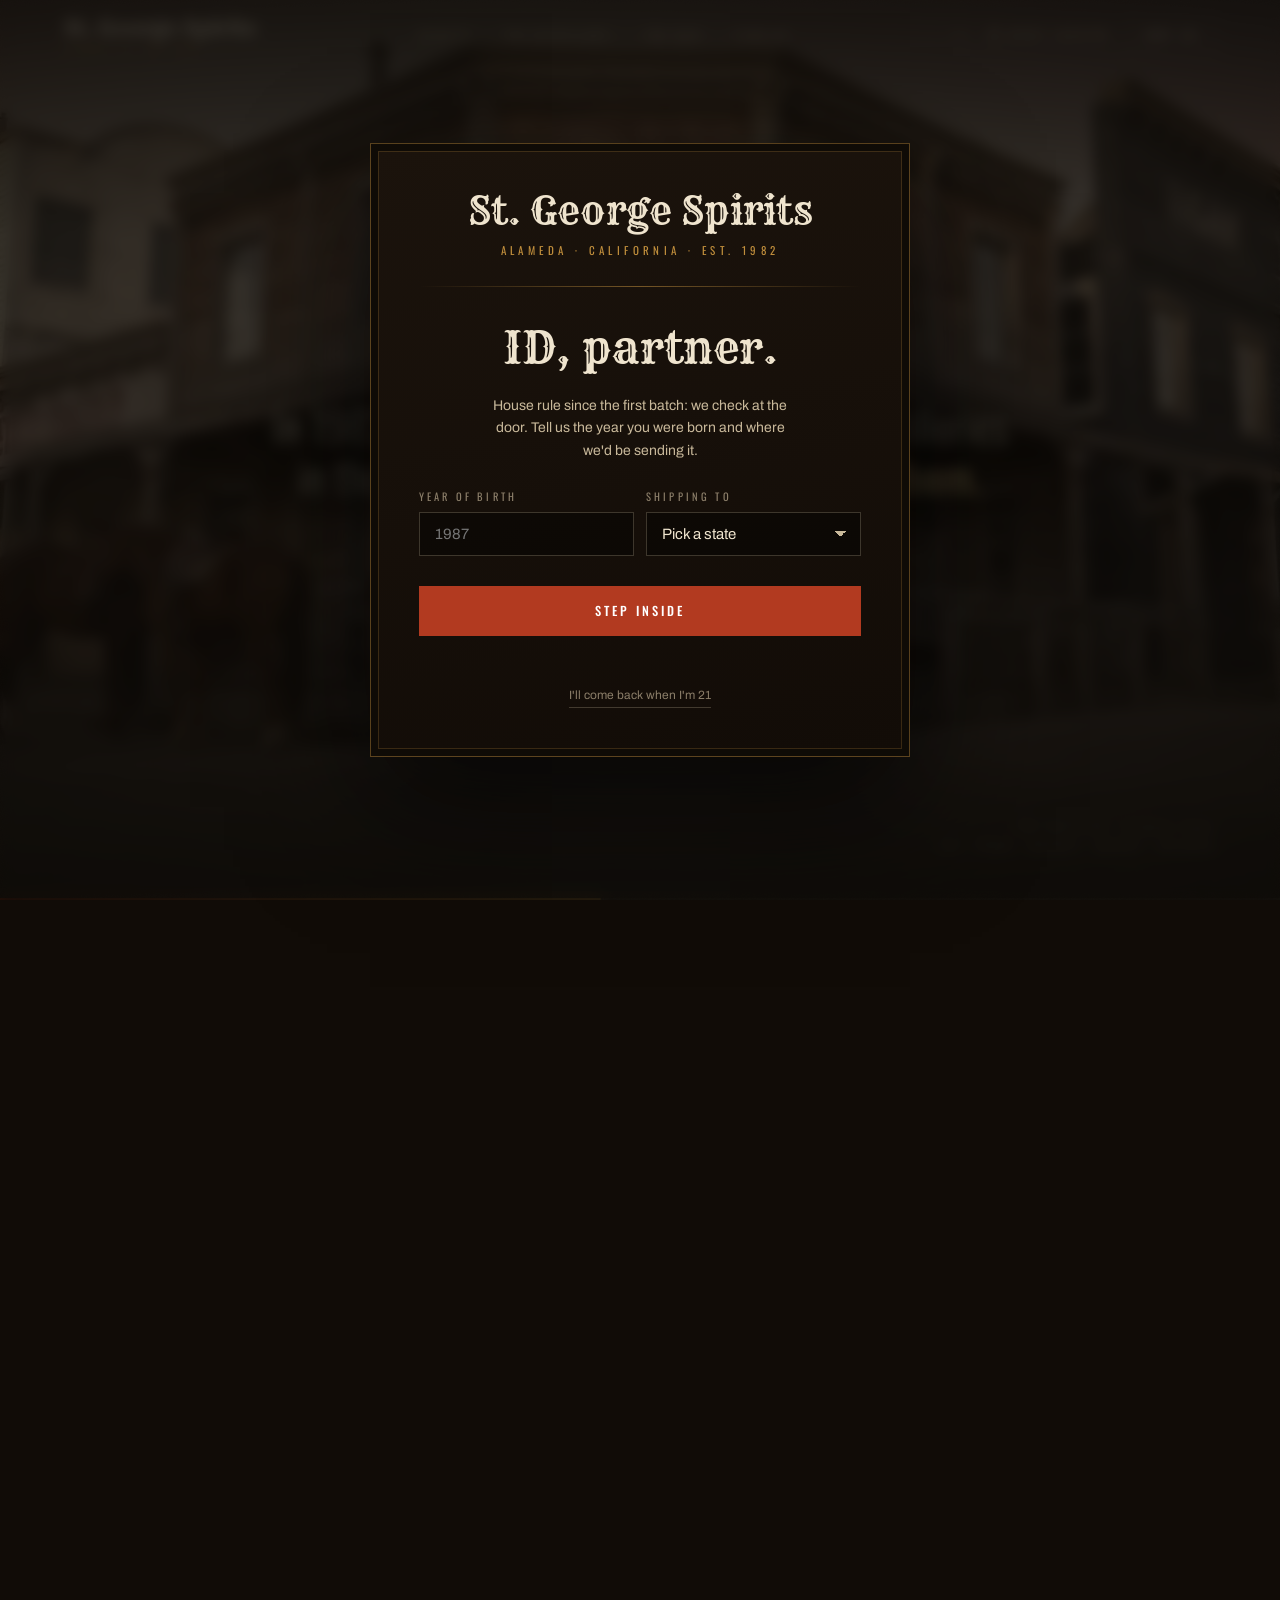
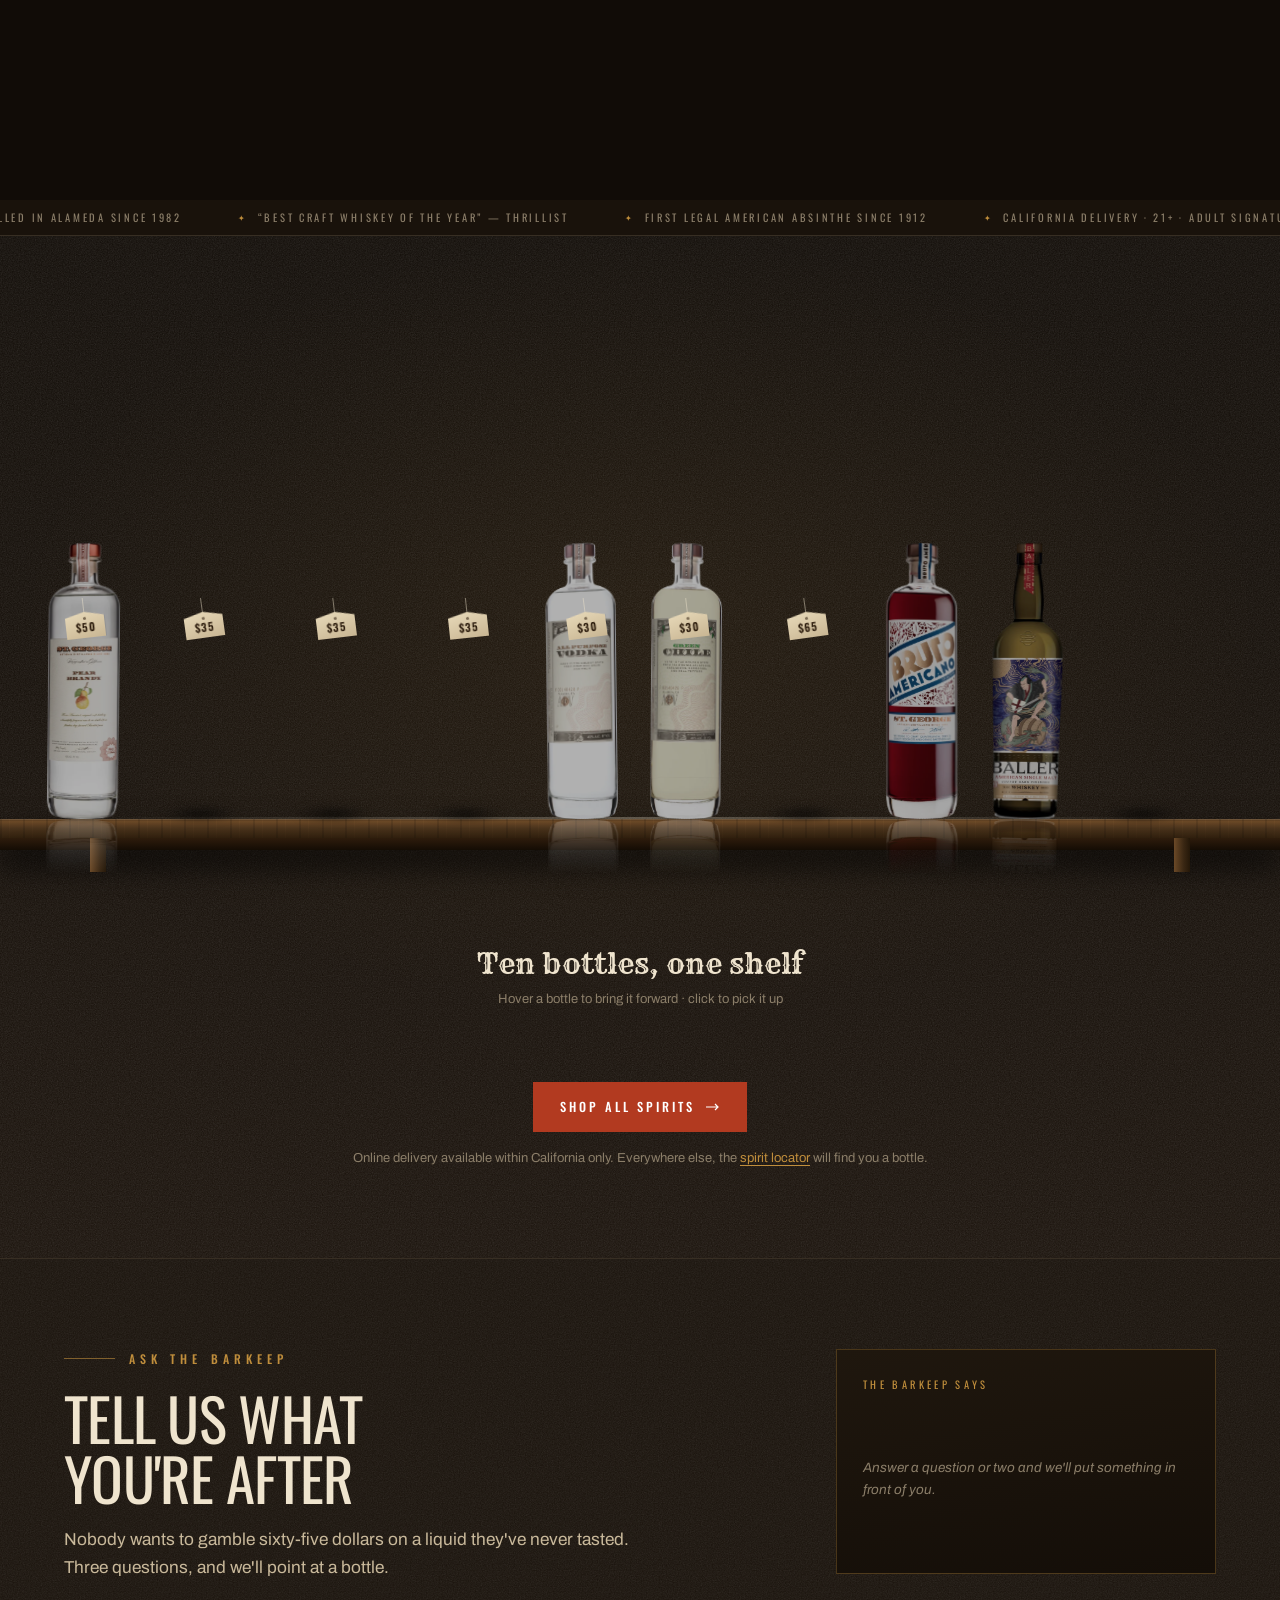
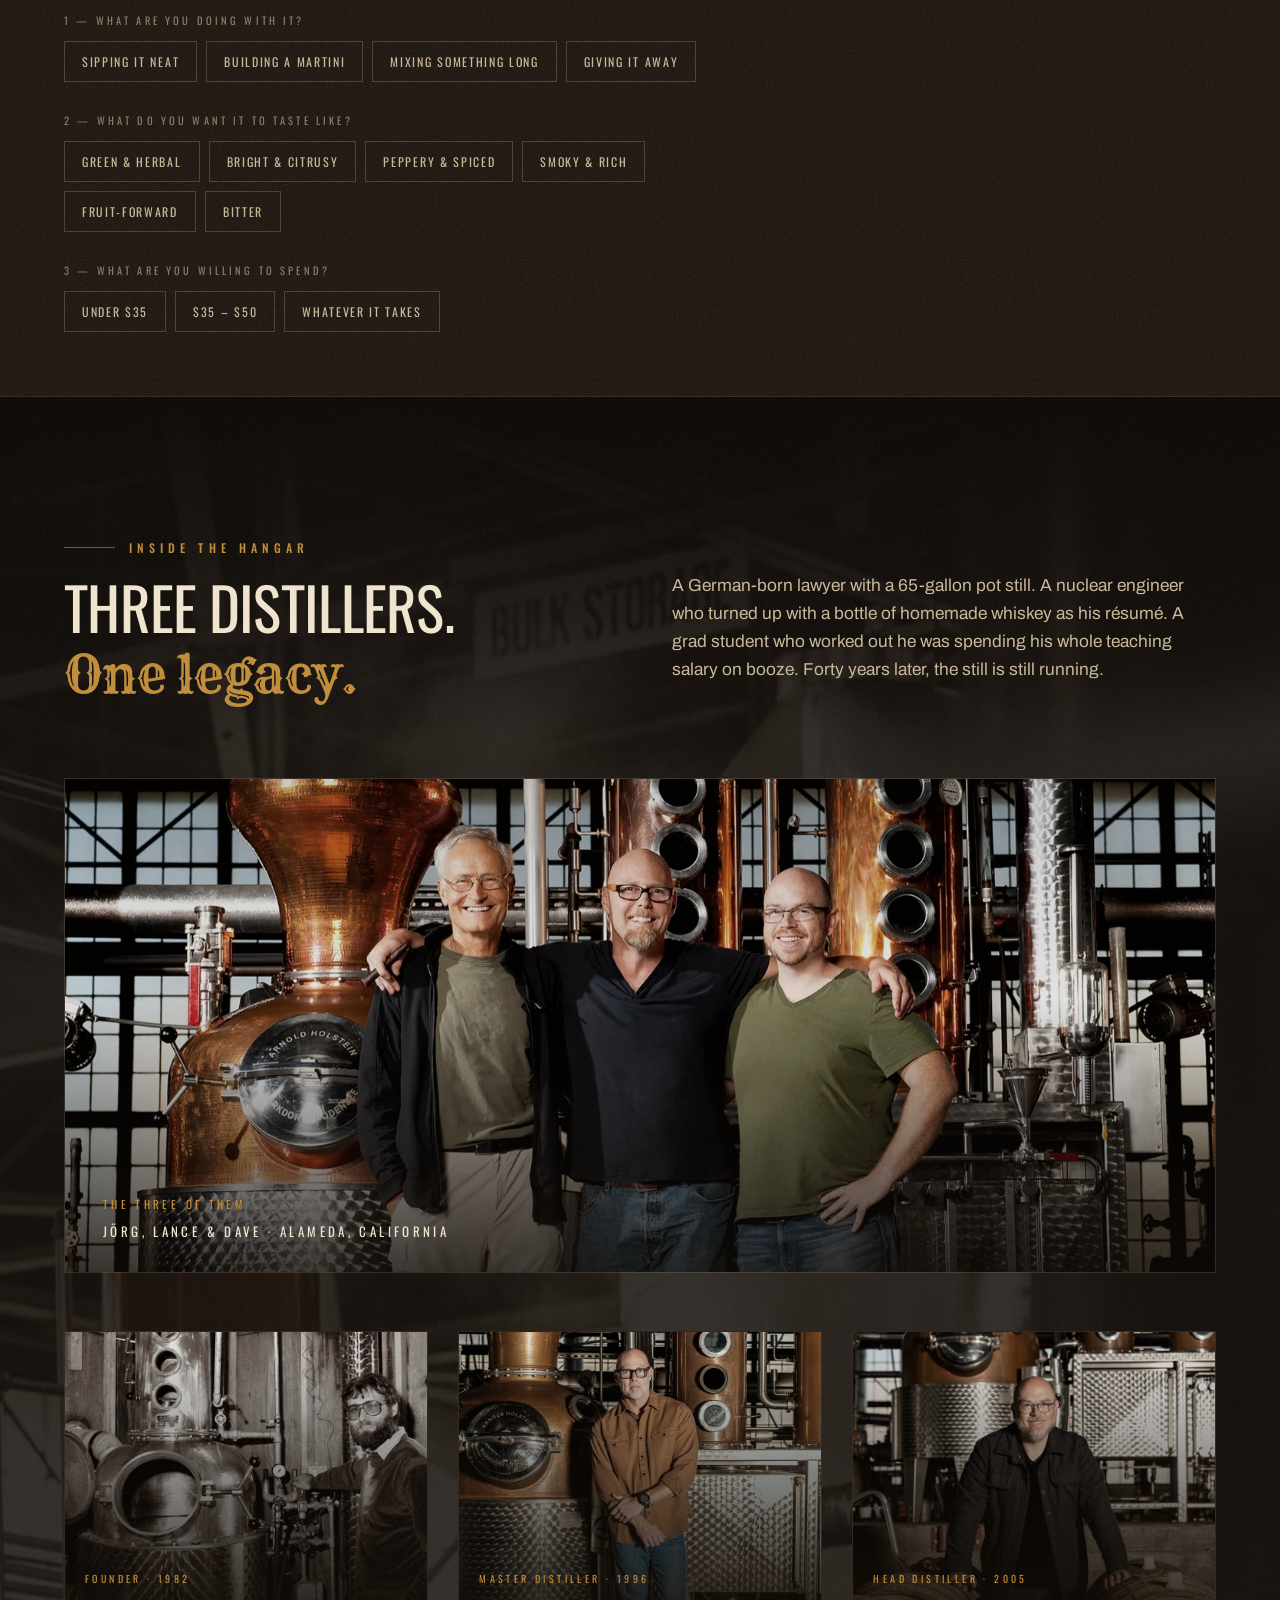
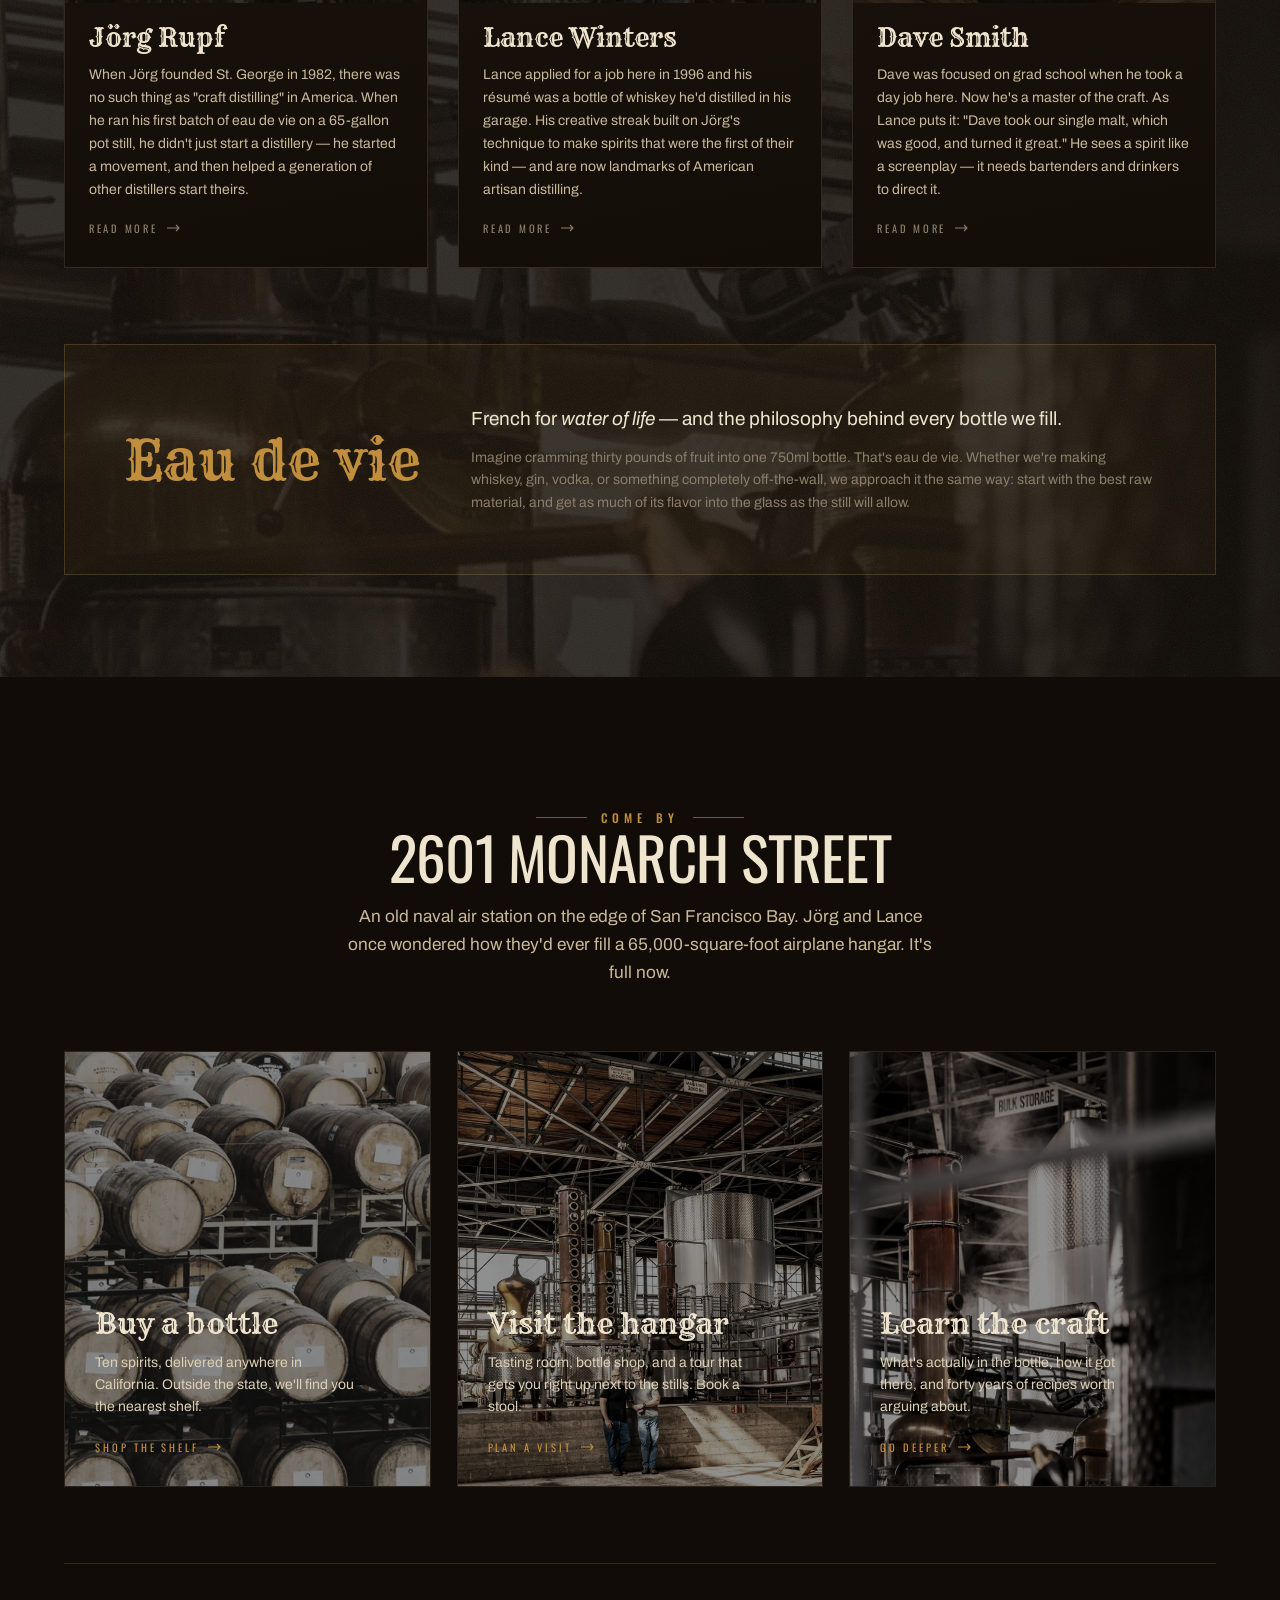
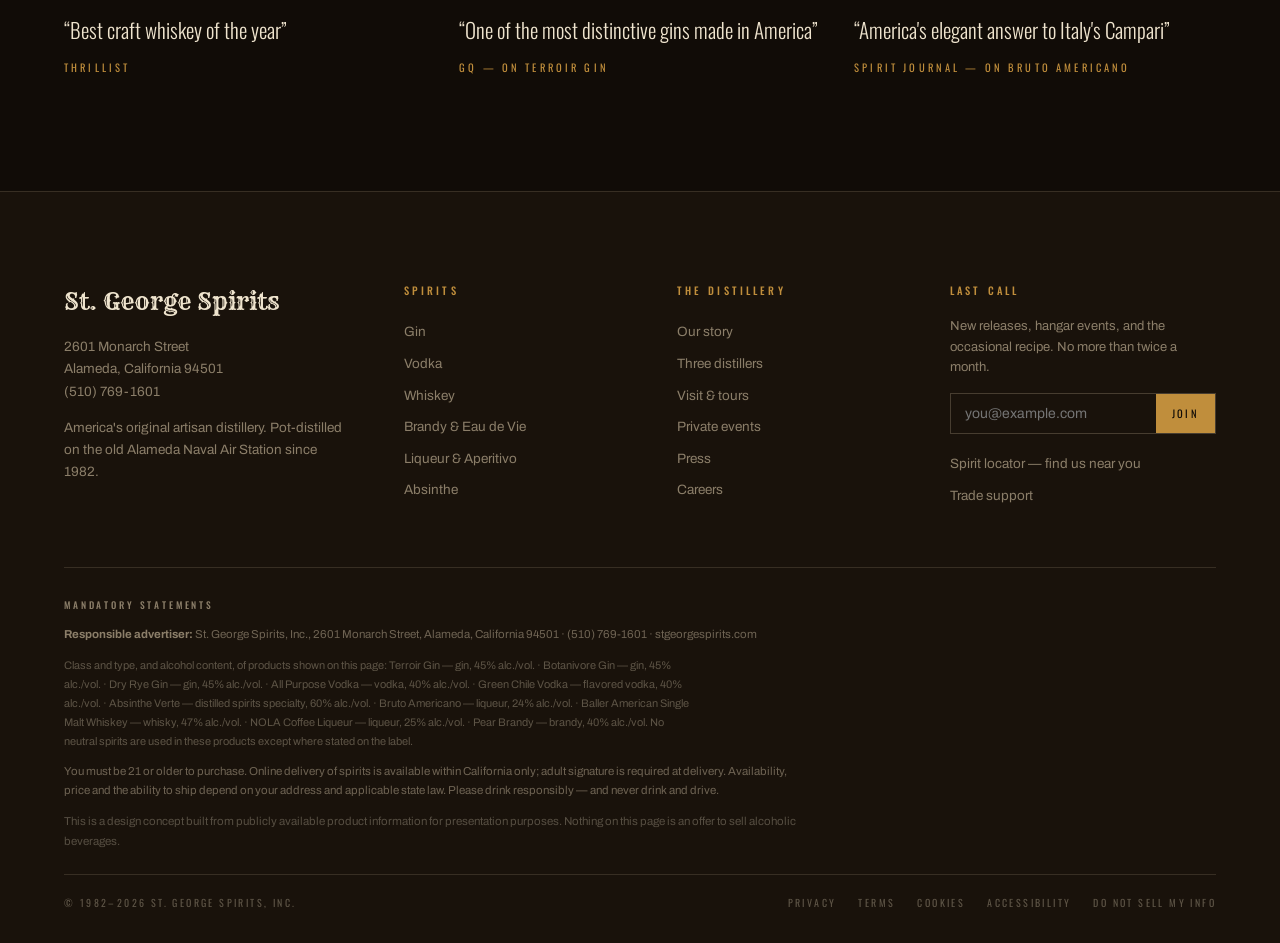
==== commit 68cce17c: "Point canonical and OG urls at the deployed domain Co-Authored-By: Claude Opus 5 <noreply@anthropic." ====
--- a/index.html
+++ b/index.html
@@ -12,17 +12,17 @@
      requires ABSOLUTE urls for og:image — relative paths are
      dropped by Slack, iMessage, LinkedIn and X alike.
      ============================================================ -->
-<link rel="canonical" href="https://stgeorge-concept.vercel.app/">
+<link rel="canonical" href="https://stgeorge-spirits-concept.vercel.app/">
 <meta name="theme-color" content="#110C07">
 <meta name="robots" content="noindex,nofollow">
 
 <meta property="og:type" content="website">
 <meta property="og:site_name" content="St. George Spirits">
 <meta property="og:locale" content="en_US">
-<meta property="og:url" content="https://stgeorge-concept.vercel.app/">
+<meta property="og:url" content="https://stgeorge-spirits-concept.vercel.app/">
 <meta property="og:title" content="St. George Spirits — America's Original Craft Distillery">
 <meta property="og:description" content="In 1982 there were fewer than twenty distilleries in the whole country. We were one of them. Pot-distilled in a decommissioned airplane hangar in Alameda, California.">
-<meta property="og:image" content="https://stgeorge-concept.vercel.app/assets/img/og-card.jpg">
+<meta property="og:image" content="https://stgeorge-spirits-concept.vercel.app/assets/img/og-card.jpg">
 <meta property="og:image:width" content="1200">
 <meta property="og:image:height" content="630">
 <meta property="og:image:alt" content="The back bar of a saloon, bottles lit from behind, with the St. George Spirits wordmark.">
@@ -30,7 +30,7 @@
 <meta name="twitter:card" content="summary_large_image">
 <meta name="twitter:title" content="St. George Spirits — America's Original Craft Distillery">
 <meta name="twitter:description" content="In 1982 there were fewer than twenty distilleries in the whole country. We were one of them.">
-<meta name="twitter:image" content="https://stgeorge-concept.vercel.app/assets/img/og-card.jpg">
+<meta name="twitter:image" content="https://stgeorge-spirits-concept.vercel.app/assets/img/og-card.jpg">
 
 <link rel="icon" href="assets/img/favicon.svg" type="image/svg+xml">
 <link rel="apple-touch-icon" href="assets/img/apple-touch-icon.png">
@@ -43,11 +43,11 @@
 {
   "@context": "https://schema.org",
   "@type": "Distillery",
-  "@id": "https://stgeorge-concept.vercel.app/#org",
+  "@id": "https://stgeorge-spirits-concept.vercel.app/#org",
   "name": "St. George Spirits",
-  "url": "https://stgeorge-concept.vercel.app/",
-  "logo": "https://stgeorge-concept.vercel.app/assets/img/apple-touch-icon.png",
-  "image": "https://stgeorge-concept.vercel.app/assets/img/og-card.jpg",
+  "url": "https://stgeorge-spirits-concept.vercel.app/",
+  "logo": "https://stgeorge-spirits-concept.vercel.app/assets/img/apple-touch-icon.png",
+  "image": "https://stgeorge-spirits-concept.vercel.app/assets/img/og-card.jpg",
   "description": "America's original artisan distillery. Pot-distilled gin, vodka, whiskey, brandy and absinthe made in a decommissioned airplane hangar in Alameda, California since 1982.",
   "foundingDate": "1982",
   "telephone": "+1-510-769-1601",
@@ -91,7 +91,7 @@
         "itemOffered": {
           "@type": "Product",
           "name": "Terroir Gin",
-          "url": "https://stgeorge-concept.vercel.app/spirits/terroir-gin.html"
+          "url": "https://stgeorge-spirits-concept.vercel.app/spirits/terroir-gin.html"
         },
         "price": "35",
         "priceCurrency": "USD"
@@ -101,7 +101,7 @@
         "itemOffered": {
           "@type": "Product",
           "name": "Baller American Single Malt Whiskey",
-          "url": "https://stgeorge-concept.vercel.app/spirits/baller-single-malt.html"
+          "url": "https://stgeorge-spirits-concept.vercel.app/spirits/baller-single-malt.html"
         },
         "price": "50",
         "priceCurrency": "USD"
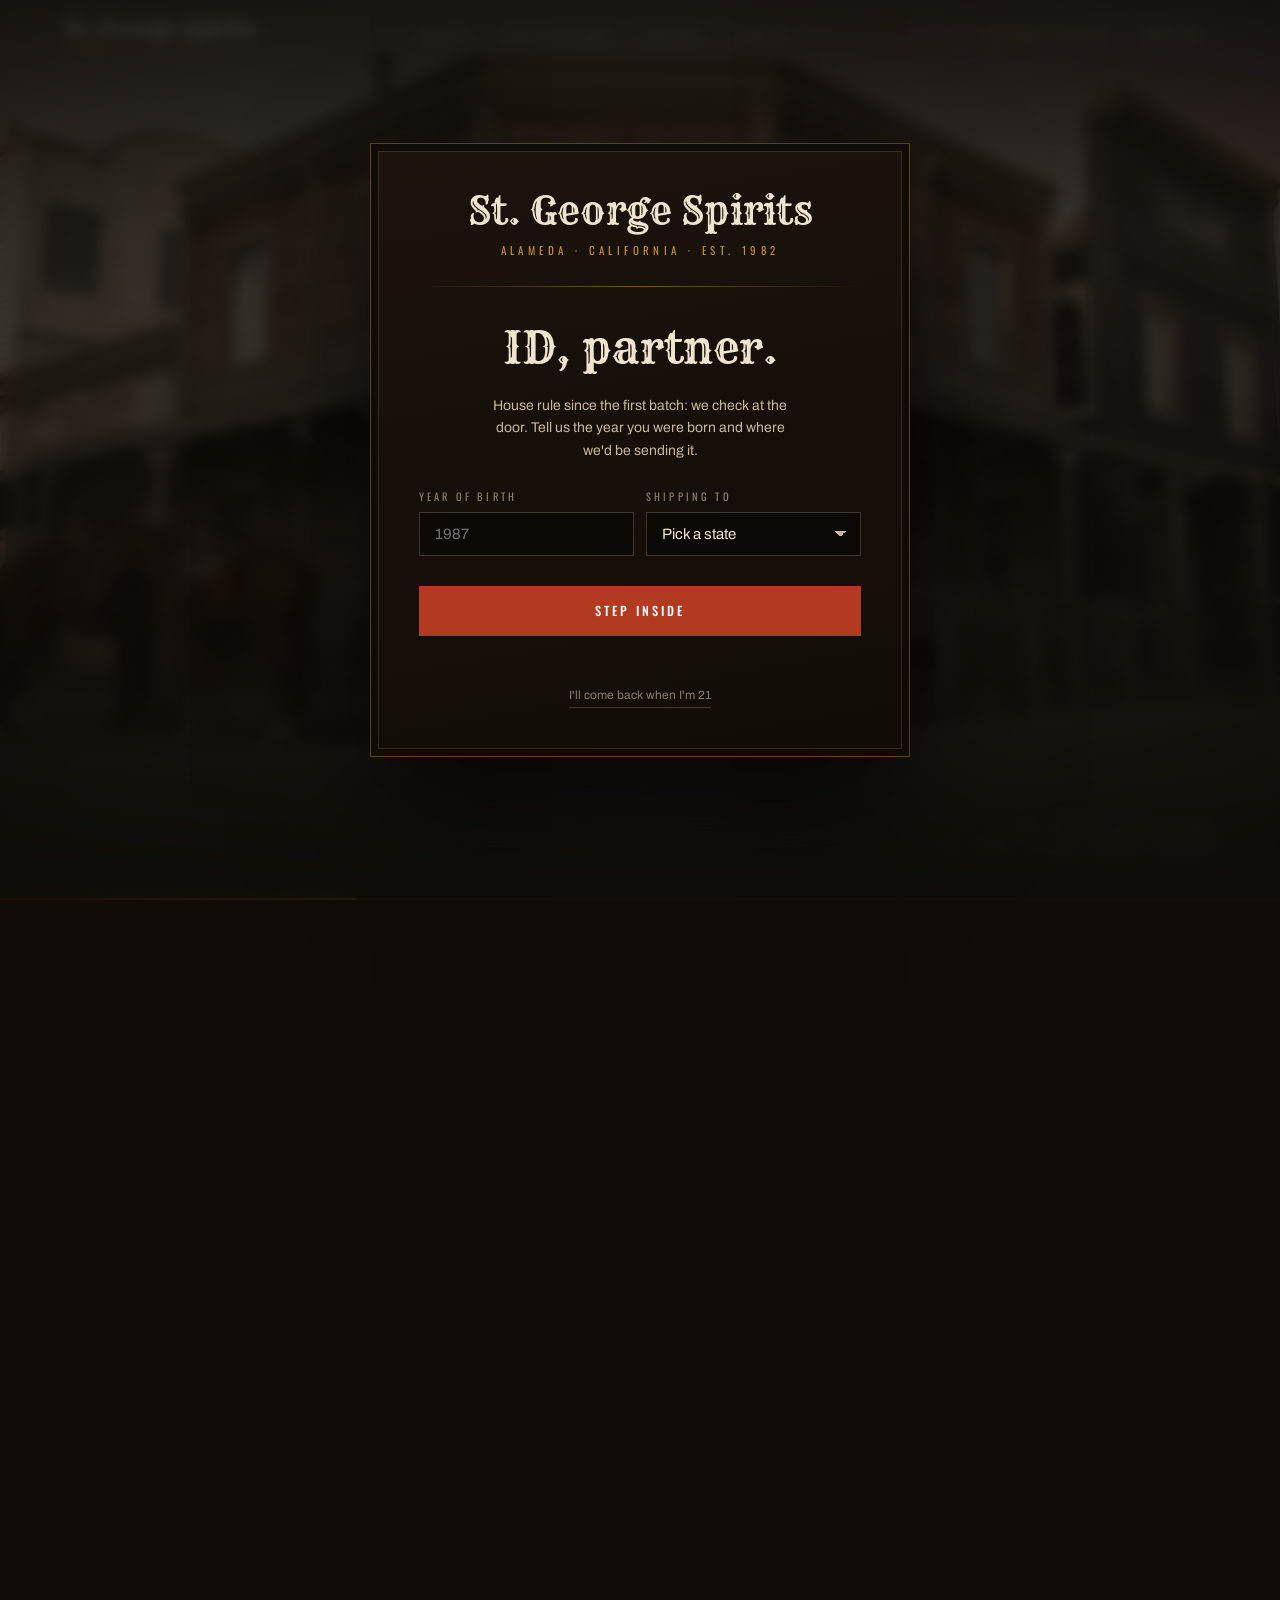
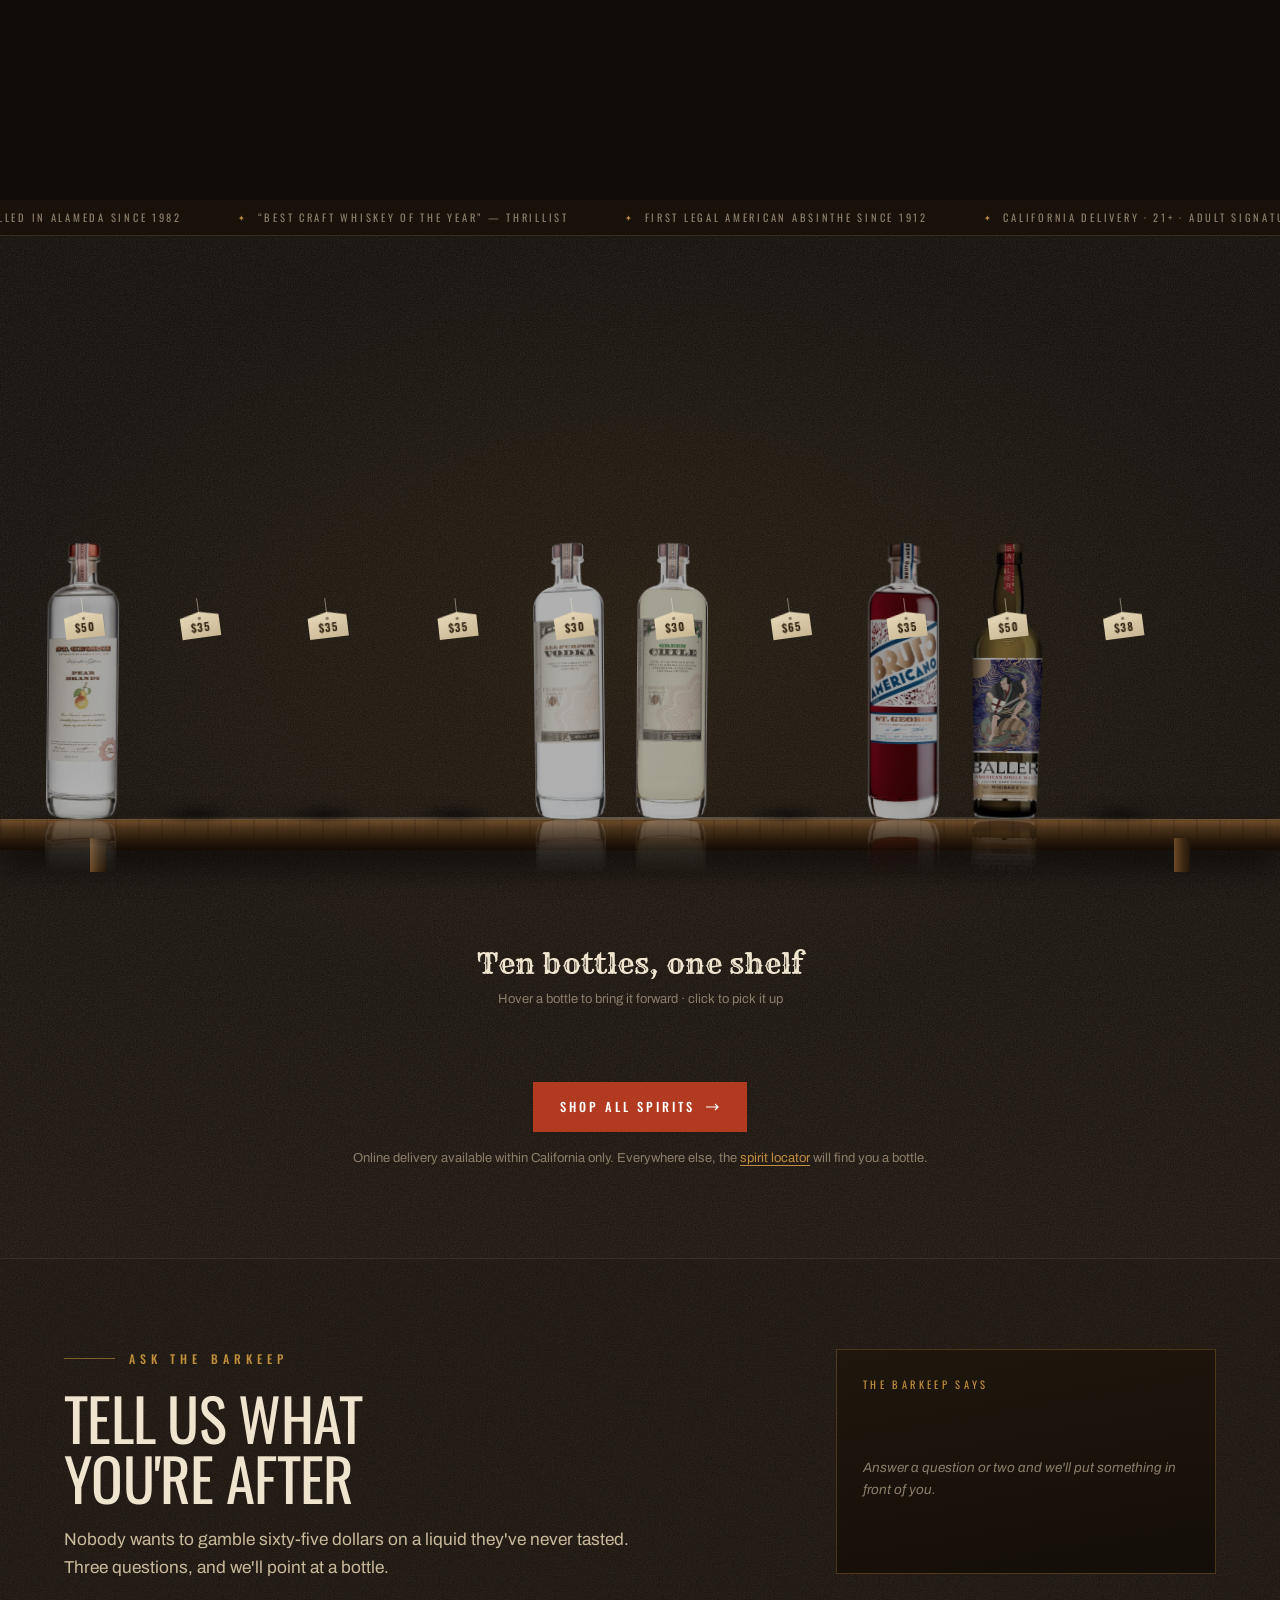
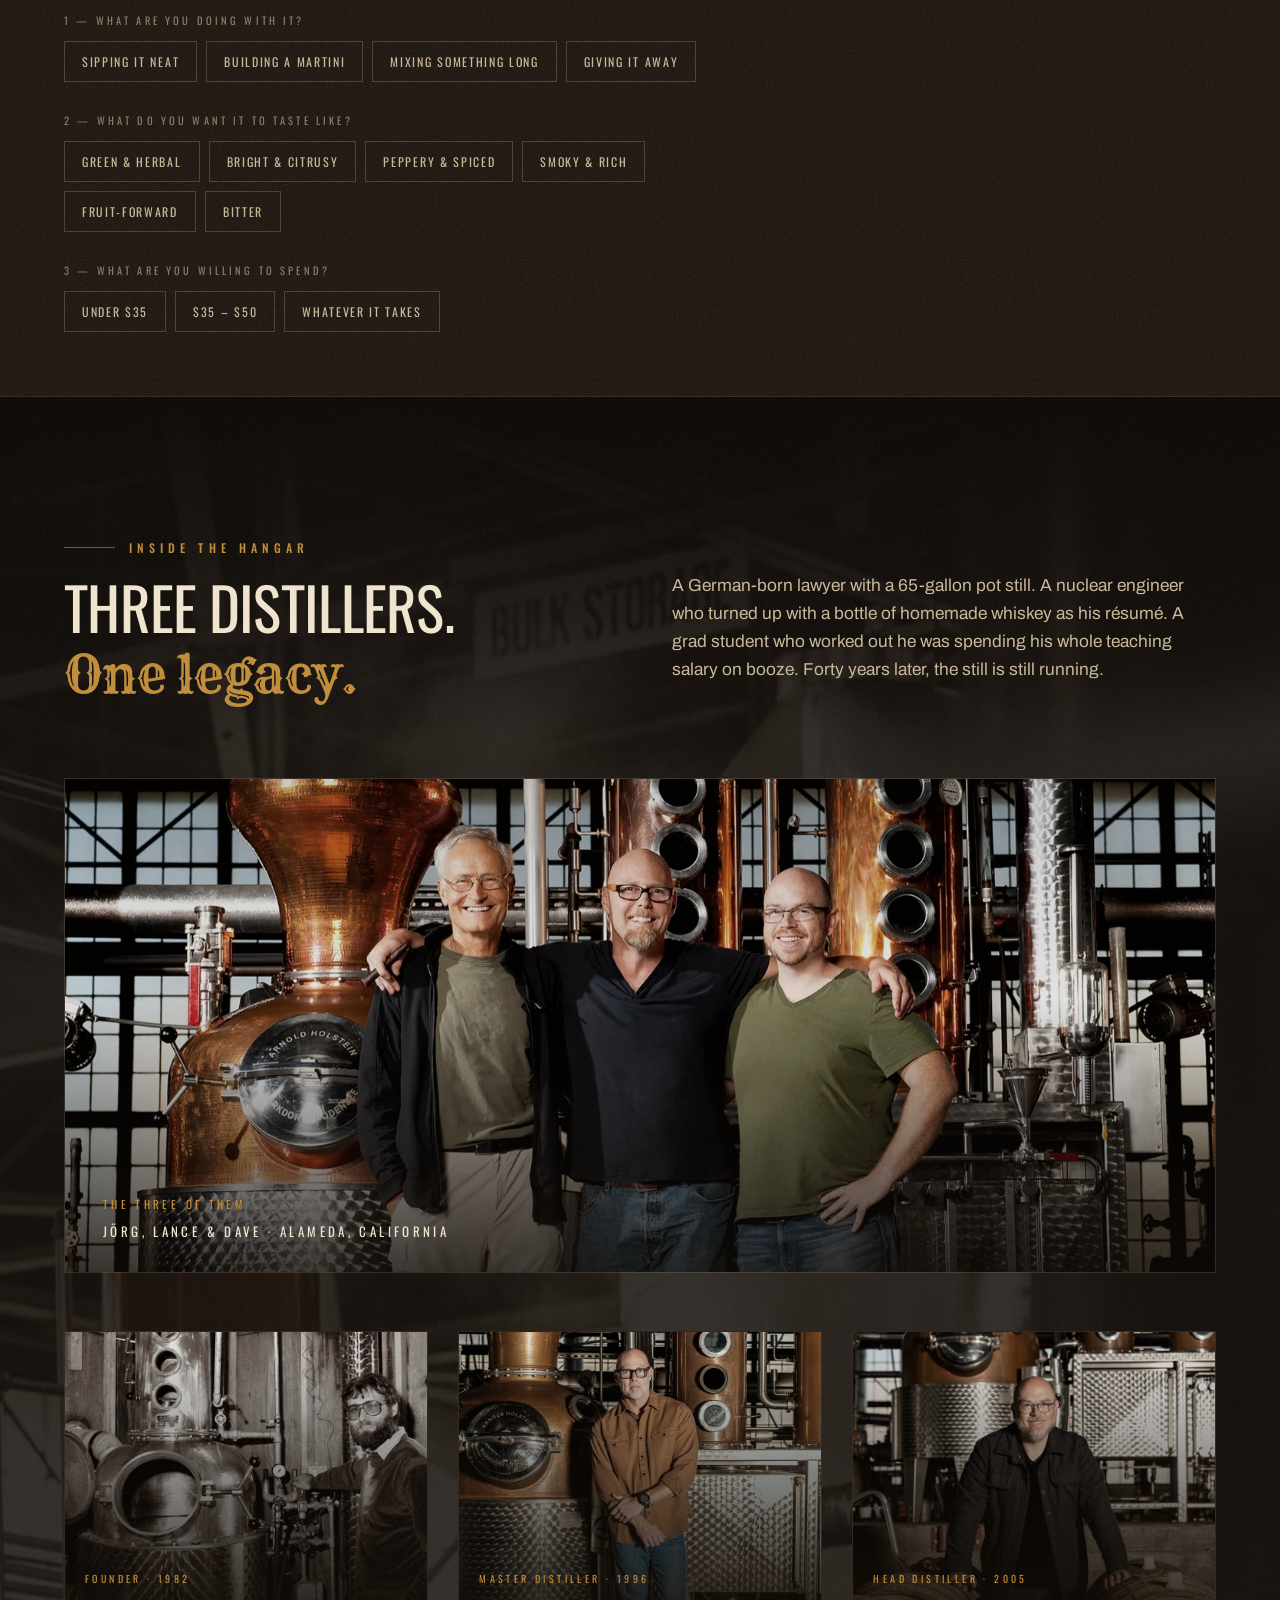
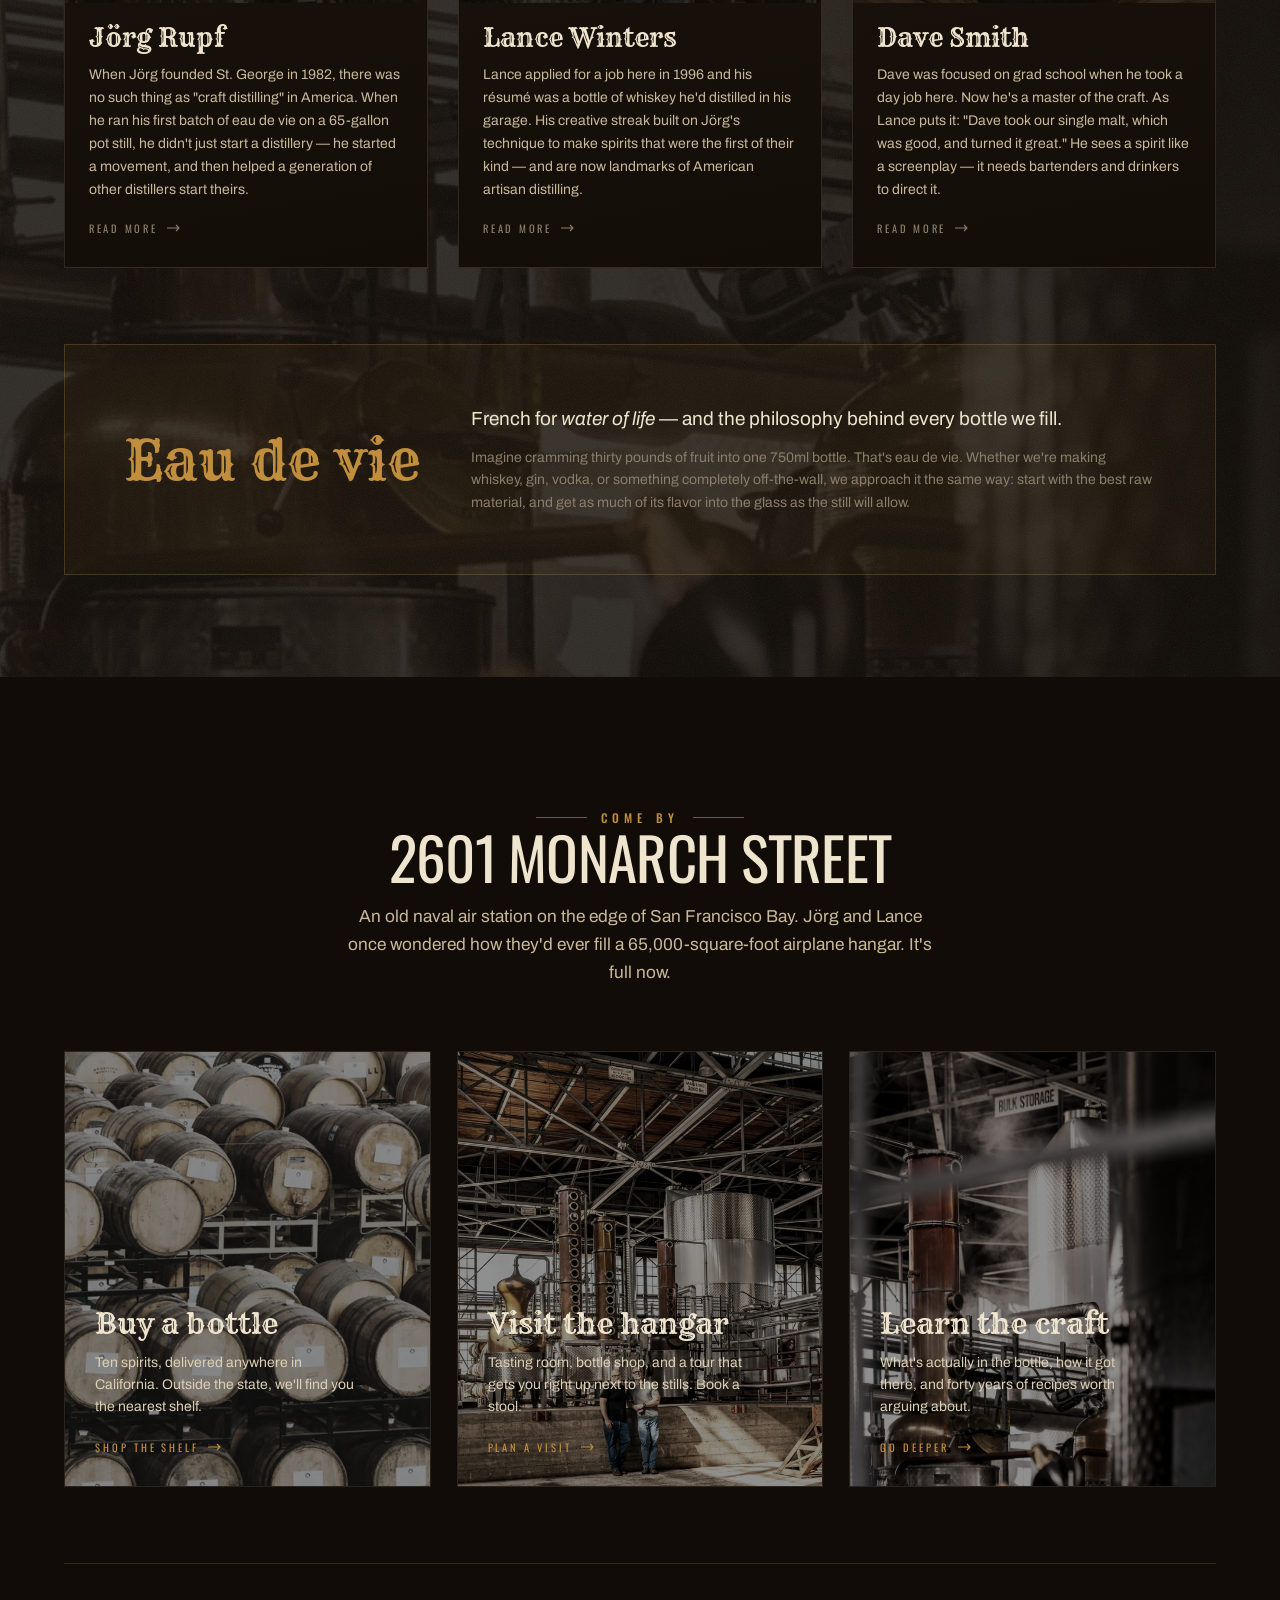
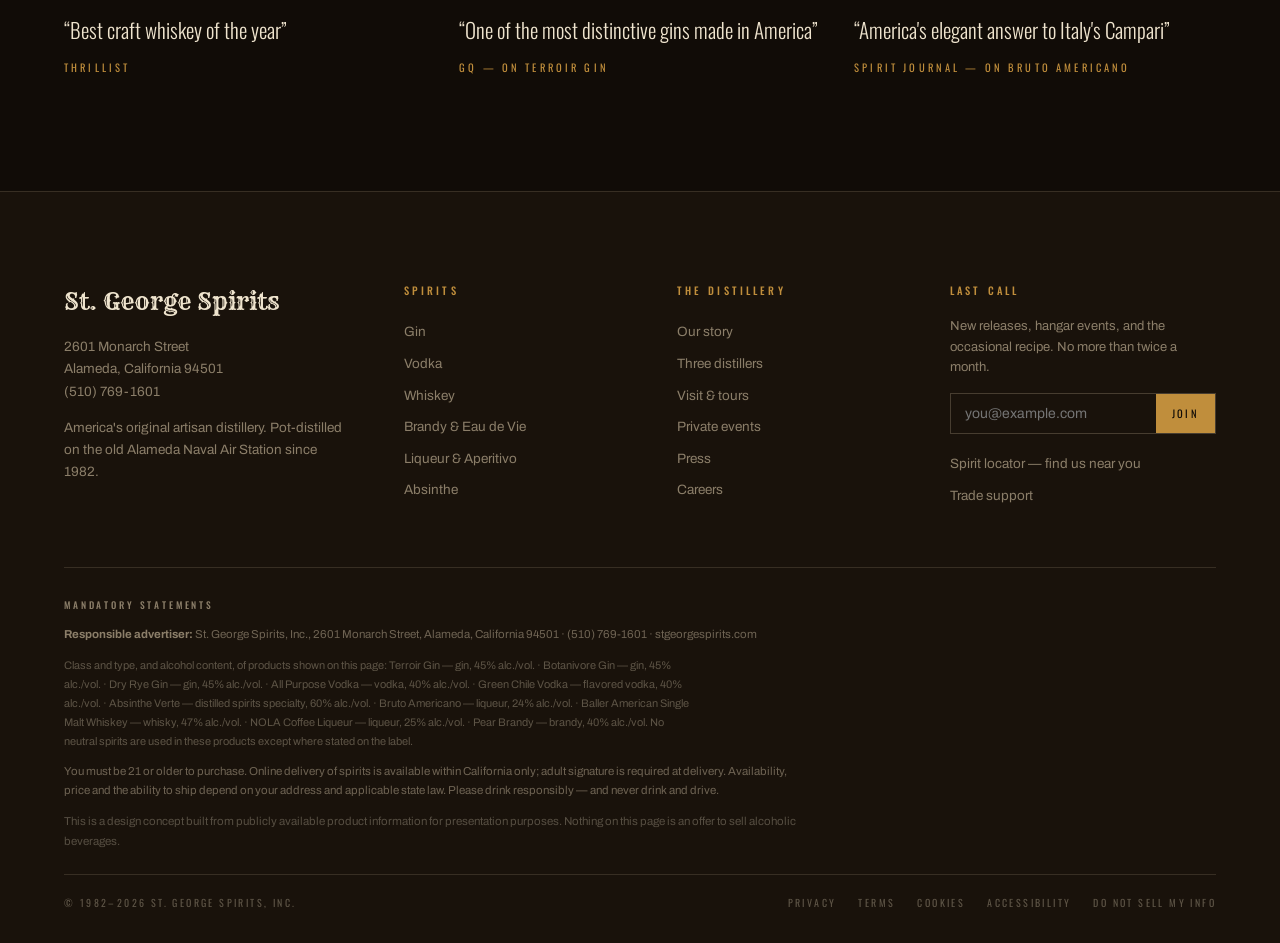
==== commit b0ca5bc6: "Hold the hero film until the age gate is cleared; add all 50 states The walk-in used to play out beh" ====
--- a/index.html
+++ b/index.html
@@ -523,8 +523,62 @@
           <label for="g-state">Shipping to</label>
           <select id="g-state">
             <option value="">Pick a state</option>
-            <option value="CA">California</option>
-            <option value="OTHER">Somewhere else</option>
+            <optgroup label="We can ship here">
+              <option value="CA">California</option>
+            </optgroup>
+            <optgroup label="Everywhere else &mdash; we&rsquo;ll find you a shelf">
+              <option value="AL">Alabama</option>
+              <option value="AK">Alaska</option>
+              <option value="AZ">Arizona</option>
+              <option value="AR">Arkansas</option>
+              <option value="CO">Colorado</option>
+              <option value="CT">Connecticut</option>
+              <option value="DE">Delaware</option>
+              <option value="DC">District of Columbia</option>
+              <option value="FL">Florida</option>
+              <option value="GA">Georgia</option>
+              <option value="HI">Hawaii</option>
+              <option value="ID">Idaho</option>
+              <option value="IL">Illinois</option>
+              <option value="IN">Indiana</option>
+              <option value="IA">Iowa</option>
+              <option value="KS">Kansas</option>
+              <option value="KY">Kentucky</option>
+              <option value="LA">Louisiana</option>
+              <option value="ME">Maine</option>
+              <option value="MD">Maryland</option>
+              <option value="MA">Massachusetts</option>
+              <option value="MI">Michigan</option>
+              <option value="MN">Minnesota</option>
+              <option value="MS">Mississippi</option>
+              <option value="MO">Missouri</option>
+              <option value="MT">Montana</option>
+              <option value="NE">Nebraska</option>
+              <option value="NV">Nevada</option>
+              <option value="NH">New Hampshire</option>
+              <option value="NJ">New Jersey</option>
+              <option value="NM">New Mexico</option>
+              <option value="NY">New York</option>
+              <option value="NC">North Carolina</option>
+              <option value="ND">North Dakota</option>
+              <option value="OH">Ohio</option>
+              <option value="OK">Oklahoma</option>
+              <option value="OR">Oregon</option>
+              <option value="PA">Pennsylvania</option>
+              <option value="RI">Rhode Island</option>
+              <option value="SC">South Carolina</option>
+              <option value="SD">South Dakota</option>
+              <option value="TN">Tennessee</option>
+              <option value="TX">Texas</option>
+              <option value="UT">Utah</option>
+              <option value="VT">Vermont</option>
+              <option value="VA">Virginia</option>
+              <option value="WA">Washington</option>
+              <option value="WV">West Virginia</option>
+              <option value="WI">Wisconsin</option>
+              <option value="WY">Wyoming</option>
+              <option value="OTHER">Outside the U.S.</option>
+            </optgroup>
           </select>
         </div>
       </div>
@@ -615,7 +669,7 @@
          understands neither codec string falls through to the poster. -->
     <video id="hv" poster="assets/img/hero-poster.webp"
            data-park="4.92"
-           muted playsinline autoplay preload="auto" disablepictureinpicture>
+           muted playsinline preload="auto" disablepictureinpicture>
       <source src="assets/video/hero-720.hevc.mp4" type="video/mp4; codecs=hvc1">
       <source src="assets/video/hero-720.mp4" type="video/mp4">
     </video>
@@ -952,6 +1006,10 @@
 /* ============================================================
    AGE GATE
    ============================================================ */
+// The hero film must not start behind the gate — by the time a visitor has
+// typed a year and picked a state the walk-in would already be over. The
+// gate owns this latch; the hero module waits on it.
+window.__sgsGateOpen = false;
 (function(){
   const gate = document.getElementById('gate');
   const form = document.getElementById('gate-form');
@@ -960,7 +1018,7 @@
   let pass = null;
   try { pass = localStorage.getItem(KEY); } catch(e){}
 
-  if (pass) { gate.remove(); return; }
+  if (pass) { window.__sgsGateOpen = true; gate.remove(); return; }
 
   gate.hidden = false;
   document.body.classList.add('is-locked');
@@ -977,6 +1035,8 @@
     try { localStorage.setItem(KEY, JSON.stringify({ y: y, st: st })); } catch(e){}
     gate.classList.add('is-out');
     document.body.classList.remove('is-locked');
+    window.__sgsGateOpen = true;
+    document.dispatchEvent(new CustomEvent('sgs:gateopen'));
     setTimeout(function(){ gate.remove(); }, 750);
   });
 })();
@@ -1100,6 +1160,12 @@
     if (ready || ++tries > 40) clearInterval(poll);
   }, 250);
 
+  // Gate cleared: run the film from the first frame of the street.
+  document.addEventListener('sgs:gateopen', function(){
+    try { video.currentTime = 0; } catch(e){}
+    startPlayback();
+  });
+
   const GESTURES = ['pointerdown','keydown','touchstart','wheel'];
   function armGesture(){
     // Muted autoplay is normally allowed; if a policy refuses it anyway,
@@ -1114,6 +1180,10 @@
     // Calling play() on an ended element rewinds it to zero, which would throw
     // the visitor back out to the street mid push-through.
     if (reduce || parked || !ready || video.ended) return;
+    // Hold behind the age gate. markReady() fires on loadedmetadata, long
+    // before the visitor has finished typing, so without this the walk-in
+    // plays out to nobody and the gate lifts onto a parked frame.
+    if (!window.__sgsGateOpen) return;
     const pr = video.play();
     if (pr && pr.catch) pr.catch(armGesture);
     startPacing();
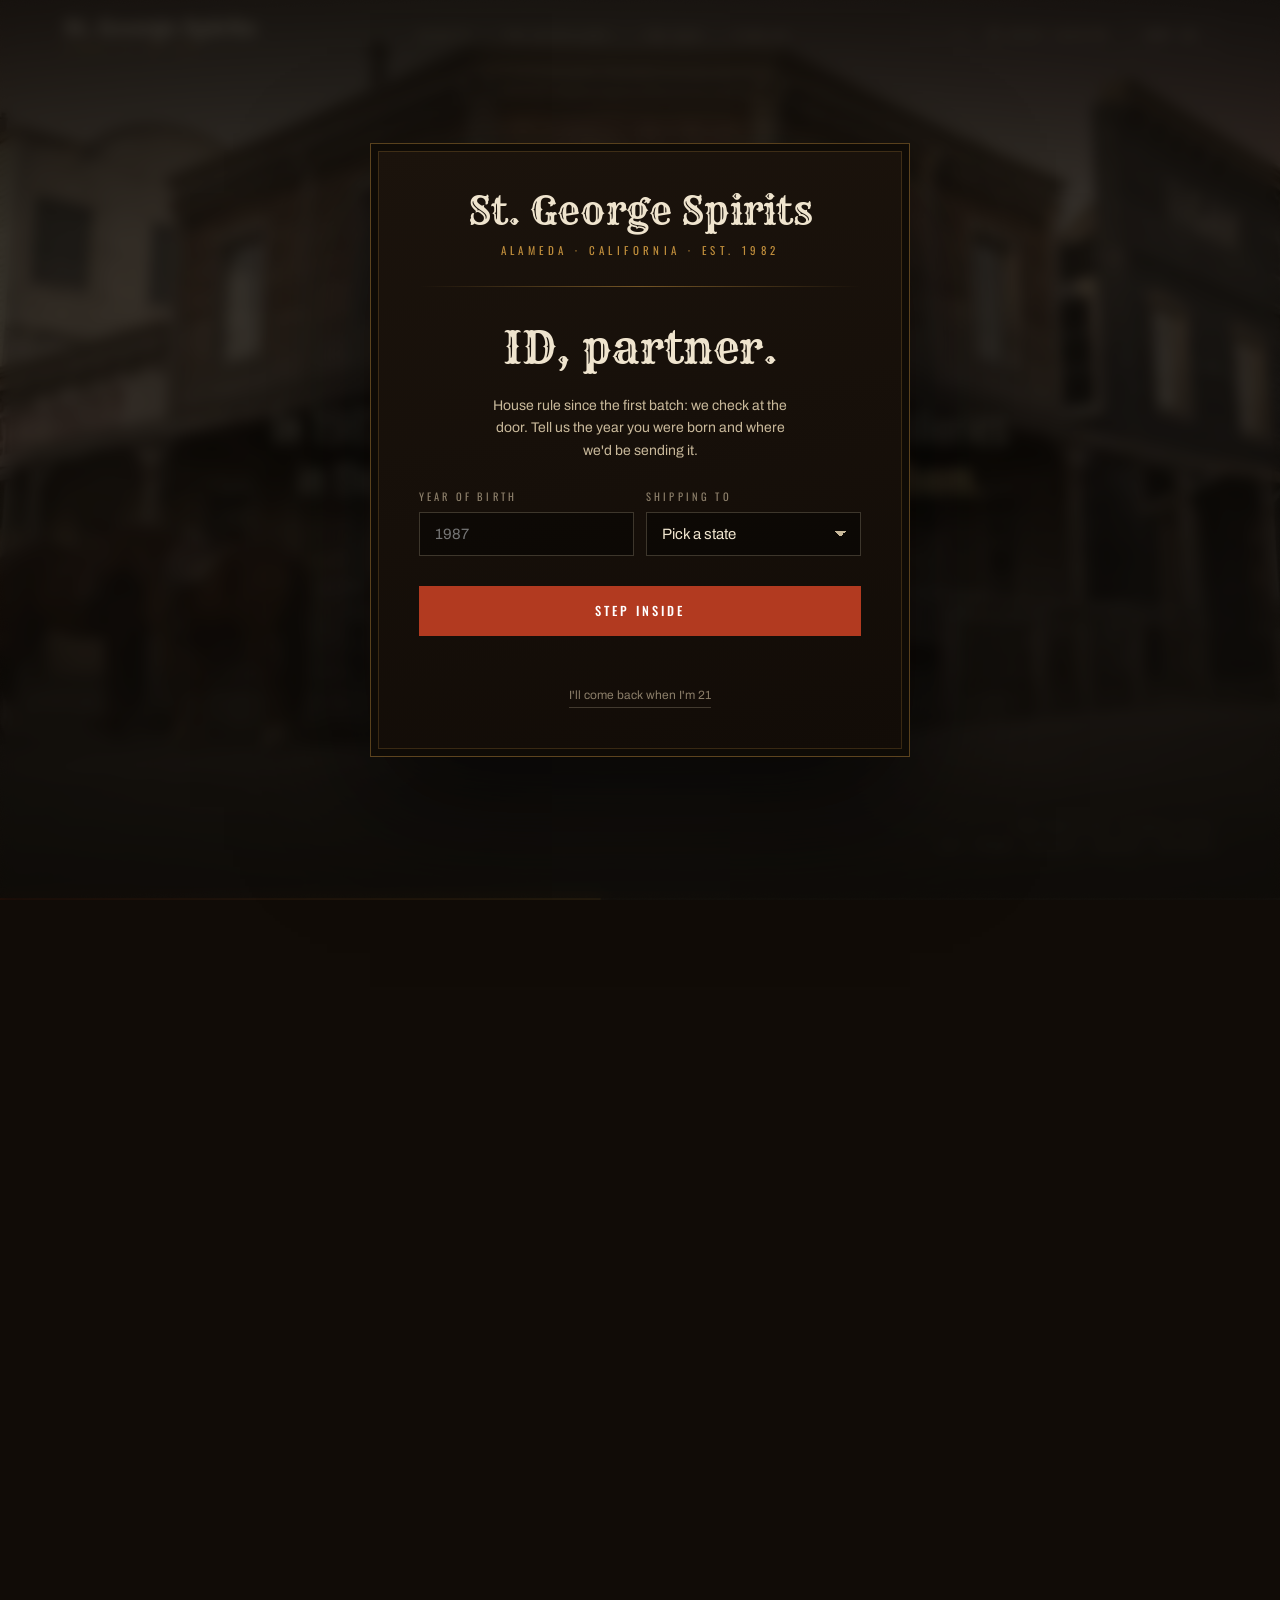
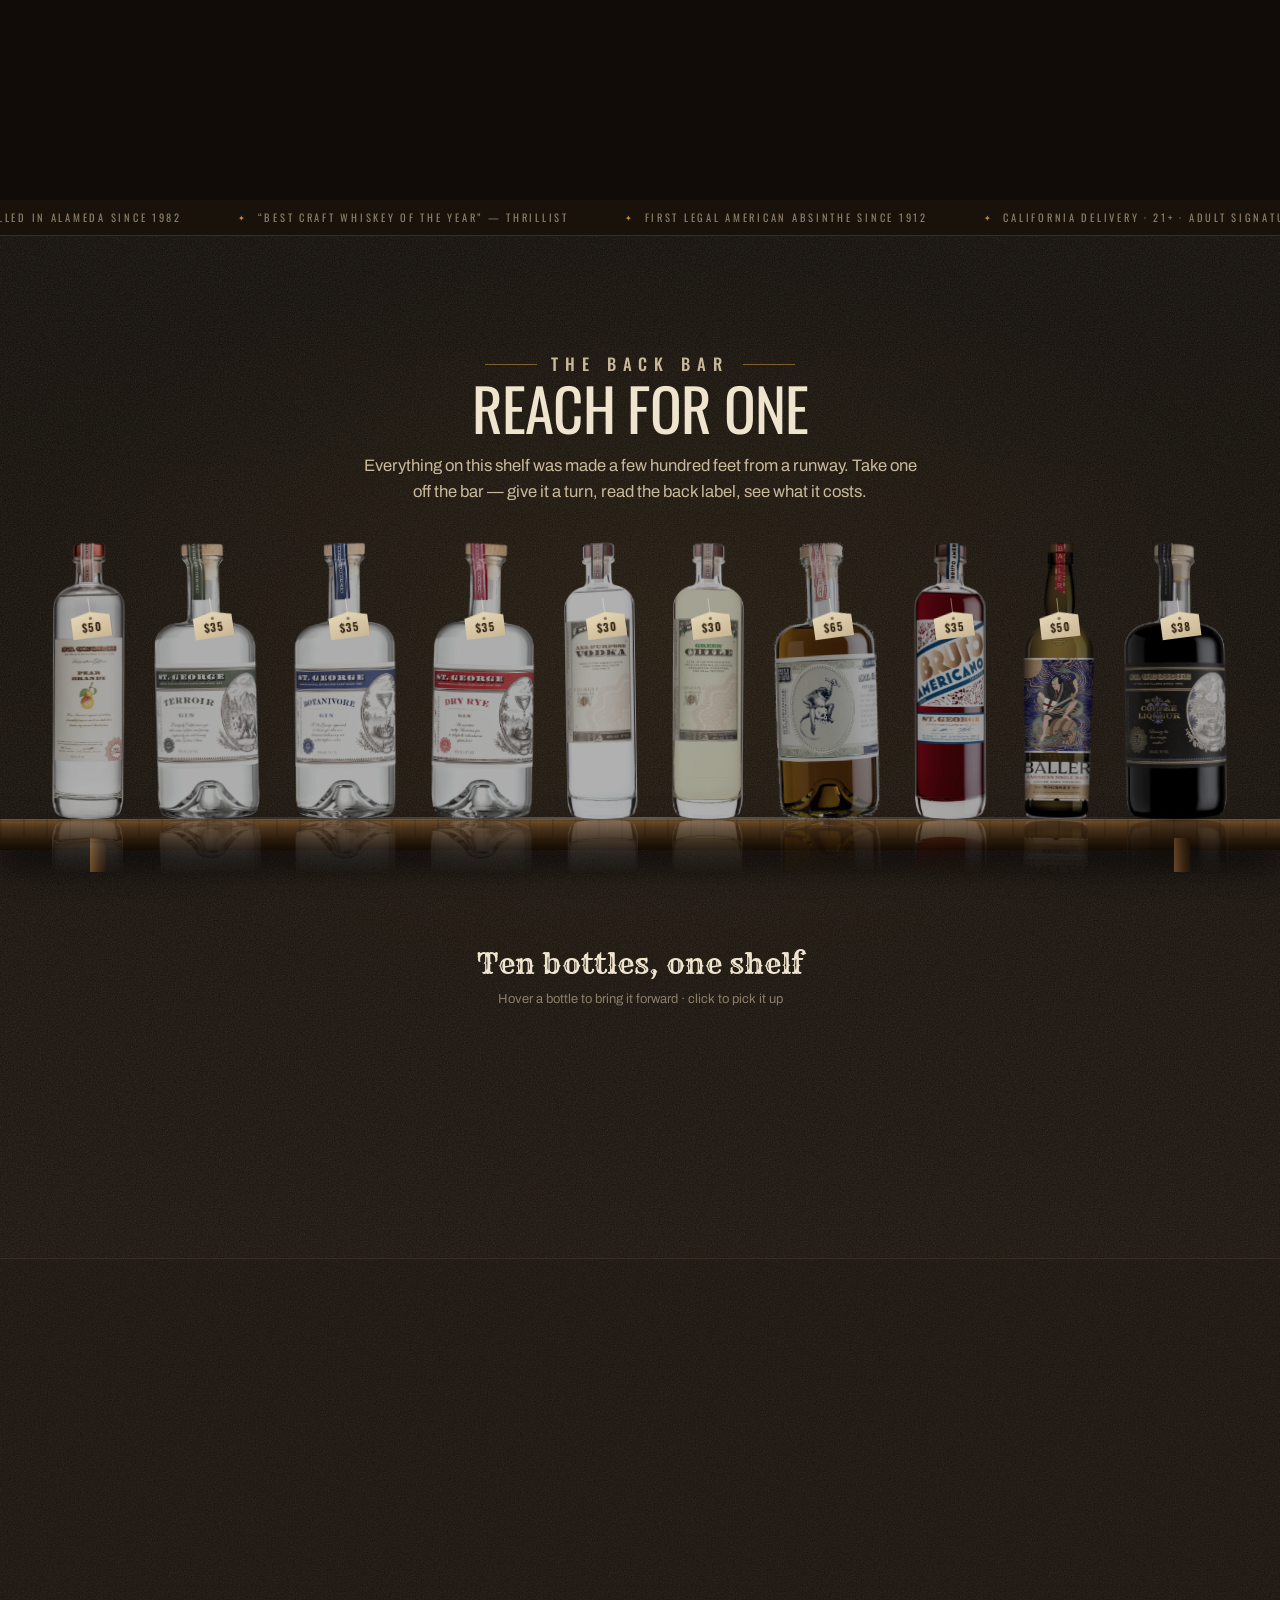
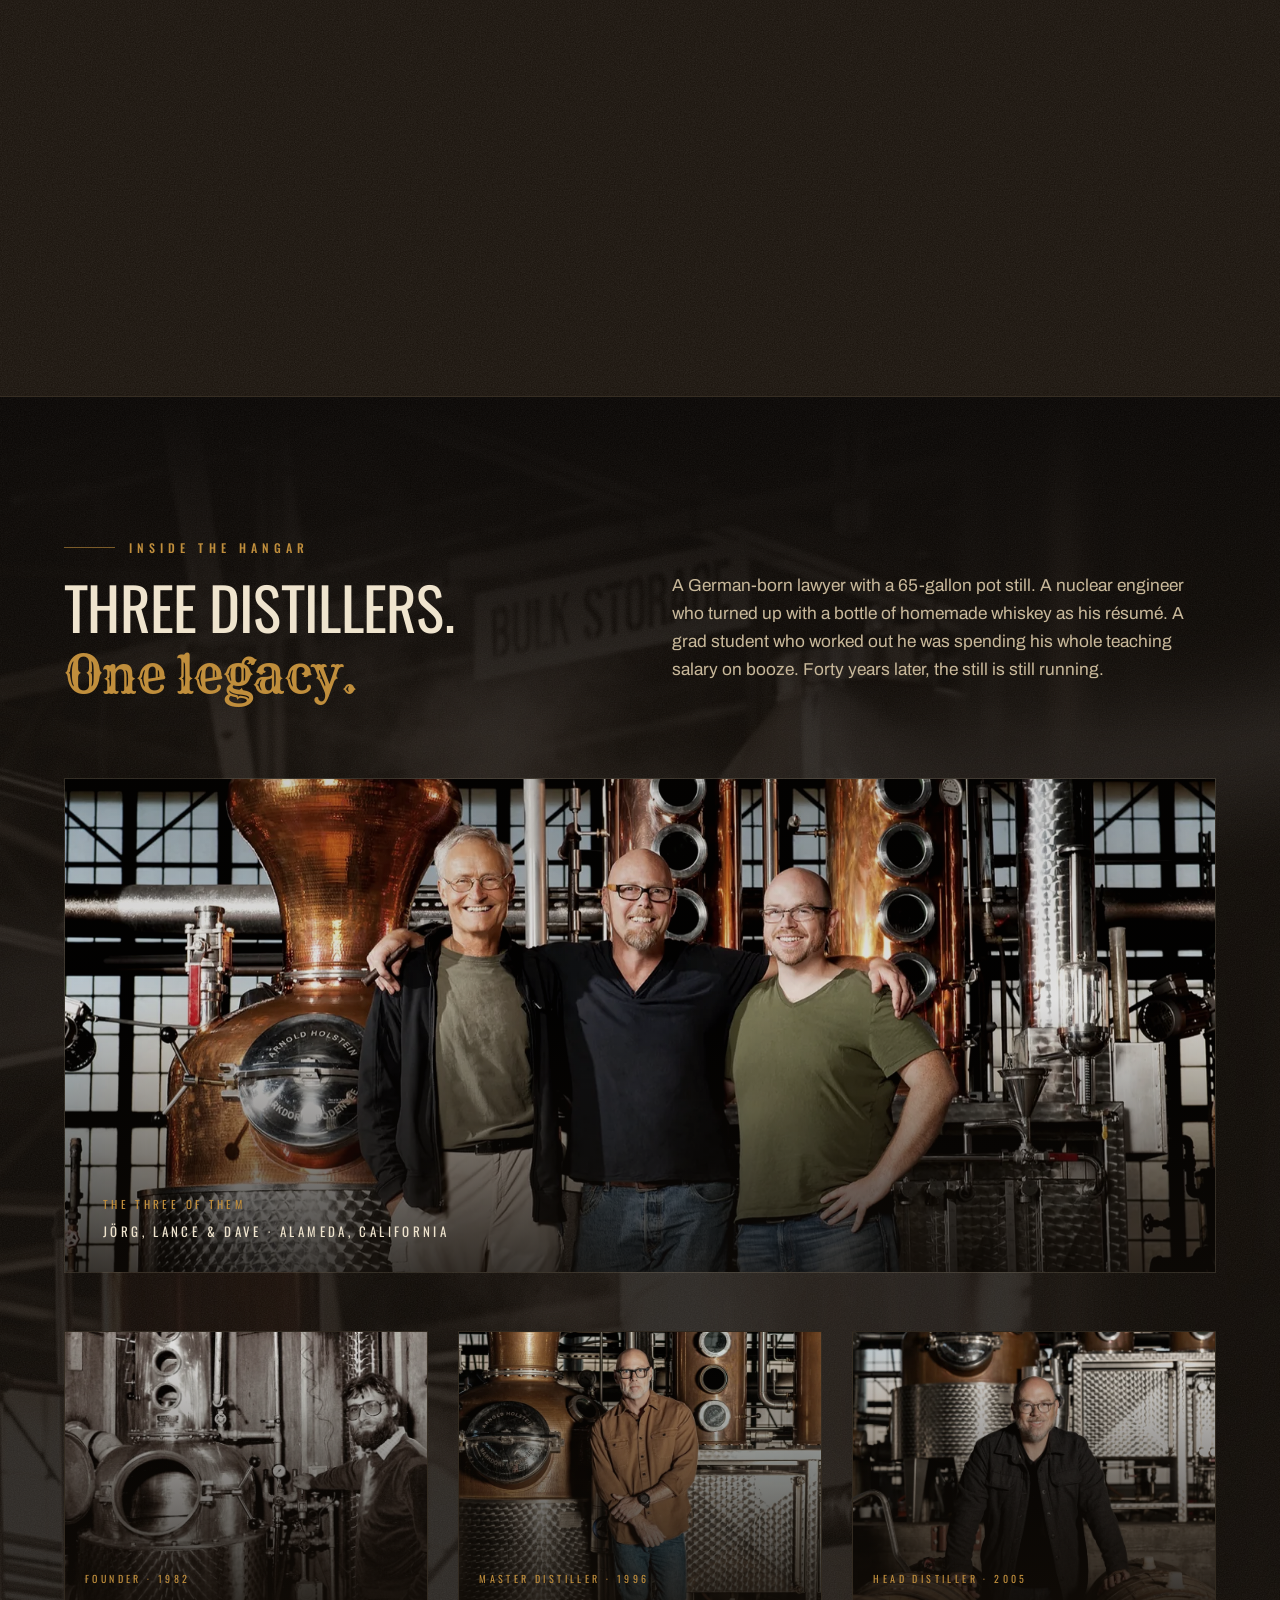
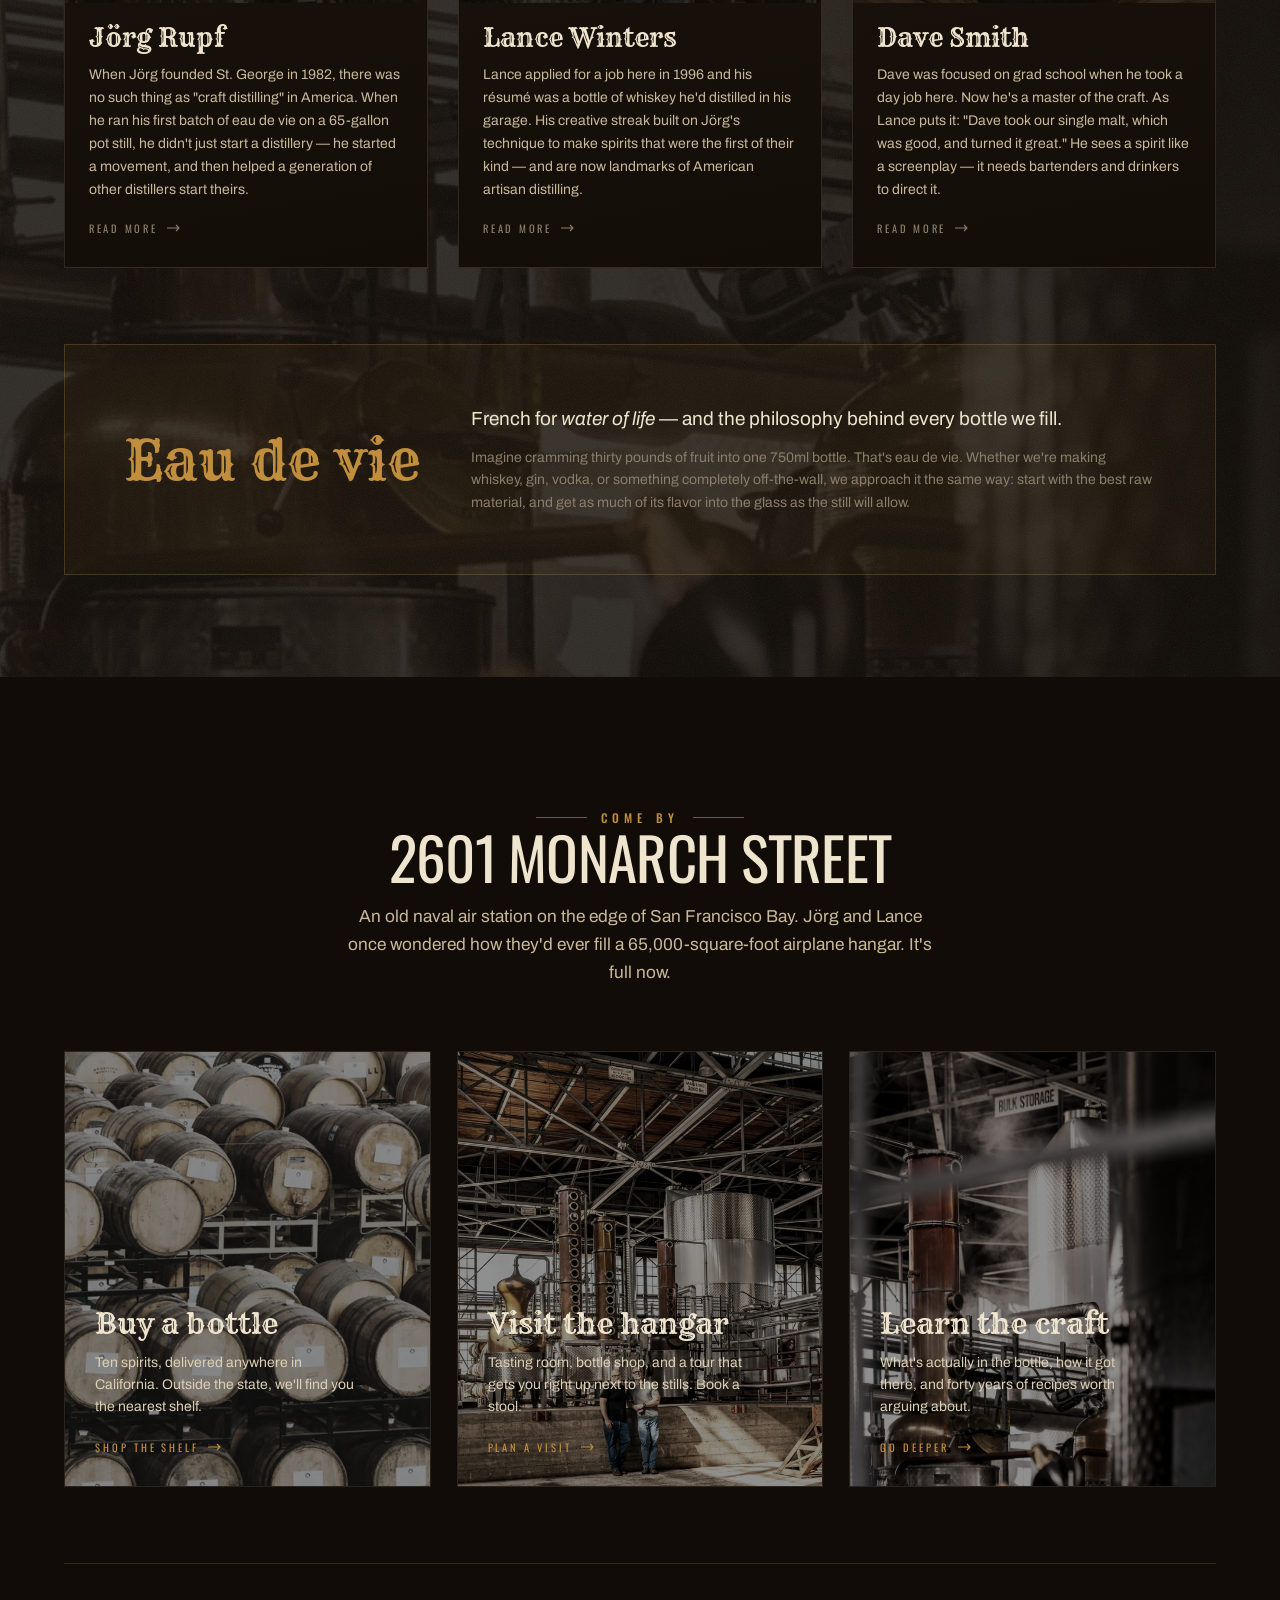
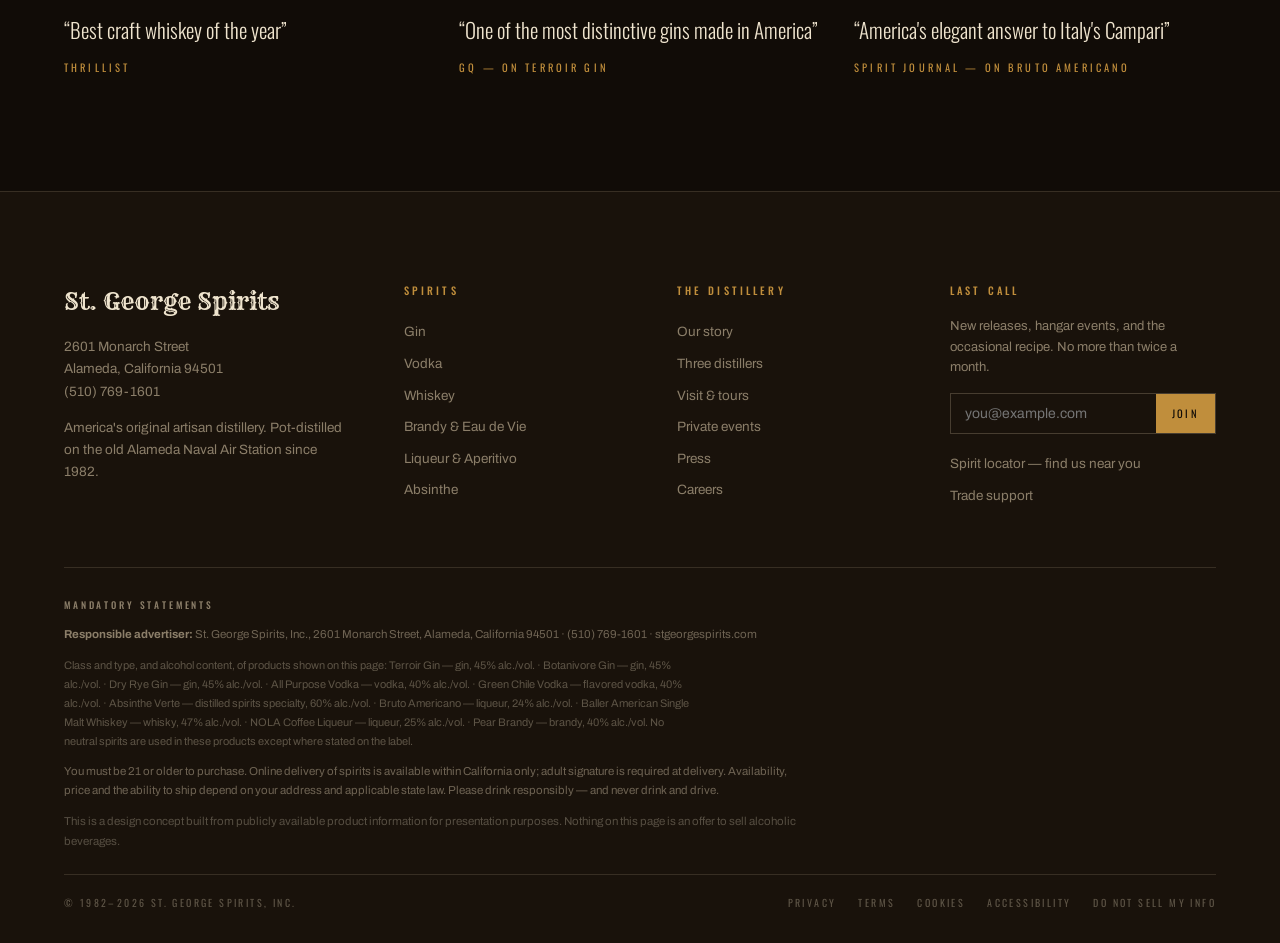
==== commit d603151a: "Make the phone experience its own design, not a squeezed desktop one Hero: small screens get the roo" ====
--- a/index.html
+++ b/index.html
@@ -501,6 +501,89 @@
 .praise q{ font-family:var(--f-cond); font-weight:300; font-size:clamp(16px,1.7vw,21px); line-height:1.35; color:var(--paper); quotes:"“" "”"; }
 .praise cite{ display:block; margin-top:13px; font-family:var(--f-cond); font-size:10.5px; letter-spacing:.3em; text-transform:uppercase; color:var(--brass); font-style:normal; }
 
+
+/* ============================================================
+   MOBILE HERO — the room, not the walk-in
+   ============================================================ */
+.hero-still{ display:none; }
+
+/* Scoped to the class JS stamps at load, NOT to a width. The JS mode is
+   fixed for the session, so a width-based rule would un-hide the <video> on
+   rotation to landscape — and on this path that element has no sources. */
+html.is-small .hero{ height:auto; }
+html.is-small .hero-stage{ position:relative; height:86svh; min-height:460px; }
+html.is-small #hv,
+html.is-small .hero-door,
+html.is-small .hero-hint,
+html.is-small .hero-out,
+html.is-small .hero-rule,
+html.is-small .hero-poster{ display:none !important; }
+
+html.is-small .hero-still{
+  display:block; position:absolute; inset:0;
+  width:100%; height:100%; object-fit:cover; object-position:58% 50%;
+}
+/* the film's grade was driven by JS; the still needs its own */
+html.is-small .hero-grade{
+  background:linear-gradient(180deg, rgba(17,12,7,.82) 0%, rgba(17,12,7,.20) 34%,
+                                     rgba(17,12,7,.30) 62%, rgba(17,12,7,.94) 100%);
+  opacity:1 !important;
+}
+/* both plates are JS-positioned for the film; show the first, statically */
+html.is-small #plate2{ display:none !important; }
+html.is-small #plate1{
+  opacity:1 !important; transform:none !important;
+  position:absolute; inset:auto 0 0 0;
+  padding:0 var(--gut) clamp(42px,9vw,74px); display:block;
+}
+html.is-small #plate1 .inner{ transform:none !important; text-align:left; }
+html.is-small #plate1 .mark{ font-size:clamp(40px,13.5vw,66px); }
+html.is-small .hero-badge{ display:none; }
+
+/* ---- back bar: tap grid for small screens ---------------------- */
+.bb-grid{ display:none; }
+@media (max-width:760px){
+  .bb-grid{
+    display:grid; grid-template-columns:1fr 1fr; gap:10px;
+    padding:0 var(--gut); margin-top:6px;
+  }
+  .bb-card{
+    display:flex; flex-direction:column; align-items:center; text-align:center;
+    gap:3px; padding:20px 12px 18px; background:var(--ink-3);
+    border:1px solid rgba(201,185,155,.14);
+    transition:border-color .25s var(--ease), background .25s var(--ease);
+  }
+  .bb-card:active{ background:var(--ink-4); border-color:rgba(201,185,155,.34); }
+  .bb-card .shot{ height:150px; display:flex; align-items:flex-end; justify-content:center; }
+  .bb-card .shot img{
+    height:100%; width:auto; max-width:100%; object-fit:contain;
+    filter:drop-shadow(0 14px 18px rgba(0,0,0,.6));
+  }
+  .bb-card .nm{
+    font-family:var(--f-wood); font-size:14.5px; line-height:1.15;
+    color:var(--paper); margin-top:12px;
+  }
+  .bb-card .sr{
+    font-family:var(--f-cond); font-size:9px; letter-spacing:.2em;
+    text-transform:uppercase; color:var(--muted);
+  }
+  .bb-card .pr{
+    font-family:var(--f-cond); font-size:14px; color:var(--brass);
+    letter-spacing:.05em; margin-top:5px;
+  }
+}
+
+/* ---- general mobile tightening --------------------------------- */
+@media (max-width:760px){
+  .ticker ul{ gap:28px; padding-left:var(--gut); padding-right:var(--gut); justify-content:flex-start; }
+  .bb-head p, .bb-foot .small{ max-width:none; }
+  /* the detail overlay is the main tap target on mobile — give it room */
+  .detail .wrap{ padding-top:58px; }
+  .detail .acts{ width:100%; }
+  .detail .acts .btn{ flex:1 1 auto; justify-content:center; }
+  /* stop the barkeep chips from crowding */
+  .q{ margin-bottom:20px; }
+}
 </style>
 </head>
 <body>
@@ -669,9 +752,9 @@
          understands neither codec string falls through to the poster. -->
     <video id="hv" poster="assets/img/hero-poster.webp"
            data-park="4.92"
-           muted playsinline preload="auto" disablepictureinpicture>
-      <source src="assets/video/hero-720.hevc.mp4" type="video/mp4; codecs=hvc1">
-      <source src="assets/video/hero-720.mp4" type="video/mp4">
+           data-hevc="assets/video/hero-720.hevc.mp4"
+           data-mp4="assets/video/hero-720.mp4"
+           muted playsinline preload="none" disablepictureinpicture>
     </video>
     <div class="hero-grade"></div>
     <div class="grain" style="opacity:.3"></div>
@@ -701,6 +784,11 @@
       Pot-distilled · Alameda Point<br>
       Gin · Vodka · Whiskey · Brandy · Absinthe
     </div>
+
+    <!-- Small screens get the room instead of the walk-in: the film's scroll
+         choreography needs height and a pointer, and 1.6 MB of video is a poor
+         trade on a phone. This is the same park frame the film settles on. -->
+    <img class="hero-still" src="assets/img/hero-interior.webp" alt="" aria-hidden="true" decoding="async">
 
     <div class="hero-out" id="heroOut" aria-hidden="true"></div>
     <div class="hero-rule"><i id="hrule"></i></div>
@@ -1010,6 +1098,14 @@
 // typed a year and picked a state the walk-in would already be over. The
 // gate owns this latch; the hero module waits on it.
 window.__sgsGateOpen = false;
+// One definition of "small screen", shared by the hero and the back bar.
+// Both swap to a static, tap-first layout below this width.
+window.__sgsSmall = window.matchMedia('(max-width: 760px)').matches;
+// Stamp the decision on <html> so CSS and JS can never disagree. The JS mode
+// is fixed at load (tearing the modules down mid-session is not worth it), so
+// a pure media query would un-hide the <video> on rotation to landscape —
+// and that video has no sources on this path, which would mean a blank hero.
+if (window.__sgsSmall) document.documentElement.classList.add('is-small');
 (function(){
   const gate = document.getElementById('gate');
   const form = document.getElementById('gate-form');
@@ -1068,6 +1164,25 @@
   if (!sec || !video) return;
 
   const reduce = window.matchMedia && window.matchMedia('(prefers-reduced-motion: reduce)').matches;
+
+  // Small screens show a static interior still instead of the film. Return
+  // before any source is attached, so the 1.6 MB clip is never requested.
+  if (window.__sgsSmall) { stage.classList.add('ready'); return; }
+
+  // Desktop: build the sources now (they are data-* in the markup precisely
+  // so that the mobile path above can opt out of the download).
+  (function(){
+    const add = function(src, type){
+      if (!src) return;
+      const el = document.createElement('source');
+      el.src = src; el.type = type;
+      video.appendChild(el);
+    };
+    add(video.dataset.hevc, 'video/mp4; codecs=hvc1');
+    add(video.dataset.mp4,  'video/mp4');
+    video.preload = 'auto';
+    video.load();
+  })();
 
   const PLAY_END = .46;   // scroll fraction by which the film has settled on the bar
   const MAX_RATE = 3.4;   // how hard scrolling may hurry the film along
@@ -1950,6 +2065,42 @@
   }, { threshold:.2 });
   io.observe(stage);
 
+  // ============================================================
+  // SMALL SCREENS — a grid you can actually tap
+  //
+  // The physics shelf is a pointer-first idea. On a phone it put ~2 of 10
+  // bottles on screen, swipe competed with tap for the same gesture, and a
+  // tap only SELECTED — you had to tap the same bottle twice to open it,
+  // which reads as broken. Replace it with a plain grid: one tap, one
+  // bottle. The detail overlay is untouched and already works here; the
+  // FLIP inside it no-ops on its own because the hidden shelf node
+  // measures zero.
+  // ============================================================
+  if (window.__sgsSmall) {
+    stage.hidden = true;
+    dots.hidden = true;
+    const cap = document.getElementById('bbcap');
+    if (cap) cap.hidden = true;
+
+    const grid = document.createElement('div');
+    grid.className = 'bb-grid';
+    BOTTLES.forEach(function(b, i){
+      const card = document.createElement('button');
+      card.type = 'button';
+      card.className = 'bb-card';
+      card.setAttribute('aria-label', b.name + ', $' + b.price);
+      card.innerHTML =
+        '<span class="shot"><img src="' + b.img + '" alt="" loading="lazy" decoding="async"></span>' +
+        '<span class="nm">' + b.name + '</span>' +
+        '<span class="sr">' + b.series + '</span>' +
+        '<span class="pr">$' + b.price + '</span>';
+      card.addEventListener('click', function(){ openDetail(i); });
+      grid.appendChild(card);
+    });
+    stage.parentNode.insertBefore(grid, stage.nextSibling);
+    return;                       // no layout, no rAF, no pointer physics
+  }
+
   const ro = new ResizeObserver(function(){ layout(); });
   ro.observe(stage);
   window.addEventListener('resize', layout);
--- a/assets/css/base.css
+++ b/assets/css/base.css
@@ -224,3 +224,48 @@
 nav.main > div.tapped .panel{ opacity:1; visibility:visible; transform:none; }
 
 @media (max-width:1100px){ .snd .eq{ display:none !important; } }
+
+/* ============================================================
+   MOBILE — the header must survive 320px
+   The bar is brand + sound + cart + burger. At 320 that needed
+   ~348px and pushed the burger 48px off-screen with no way to
+   scroll to it. Let the brand give up space first, shrink the
+   gaps, and drop the cart's word before anything leaves.
+   ============================================================ */
+@media (max-width:900px){
+  header.site{ gap:10px; }
+  .brand{ min-width:0; flex:1 1 auto; overflow:hidden; }
+  .brand b{ display:block; overflow:hidden; text-overflow:ellipsis; white-space:nowrap; }
+  .brand span{ overflow:hidden; text-overflow:ellipsis; white-space:nowrap; display:block; }
+  .hdr-right{ gap:12px; flex:0 0 auto; }
+}
+@media (max-width:420px){
+  .hdr-right{ gap:10px; }
+  .cart{ font-size:0; display:flex; align-items:center; }      /* icon-only */
+  .cart::before{
+    content:"Cart"; font-family:var(--f-cond); font-size:10.5px;
+    letter-spacing:.18em; text-transform:uppercase;
+  }
+  .brand span{ display:none; }
+}
+@media (max-width:360px){
+  .brand b{ font-size:15px; }
+  .cart::before{ font-size:10px; }
+}
+
+/* ---- touch targets ---------------------------------------------
+   Anything you tap wants ~44px. These controls were 26-34px tall,
+   which is a miss-prone target on a phone. Grow the hit area with
+   padding rather than type size, so nothing about the look changes.
+   ---------------------------------------------------------------- */
+@media (hover:none), (max-width:760px){
+  .snd{ min-height:44px; min-width:44px; justify-content:center; }
+  .burger{ min-height:44px; min-width:44px; justify-content:center; align-items:center; }
+  .cart{ min-height:44px; display:inline-flex; align-items:center; }
+  .brand{ min-height:44px; display:flex; flex-direction:column; justify-content:center; }
+  .f-top a{ padding:11px 0; }
+  .f-bot a{ padding:8px 0; display:inline-block; }
+  .sub-form input{ min-height:46px; }
+  .sub-form button{ min-height:46px; }
+  .panel a{ padding:12px 0; }
+}
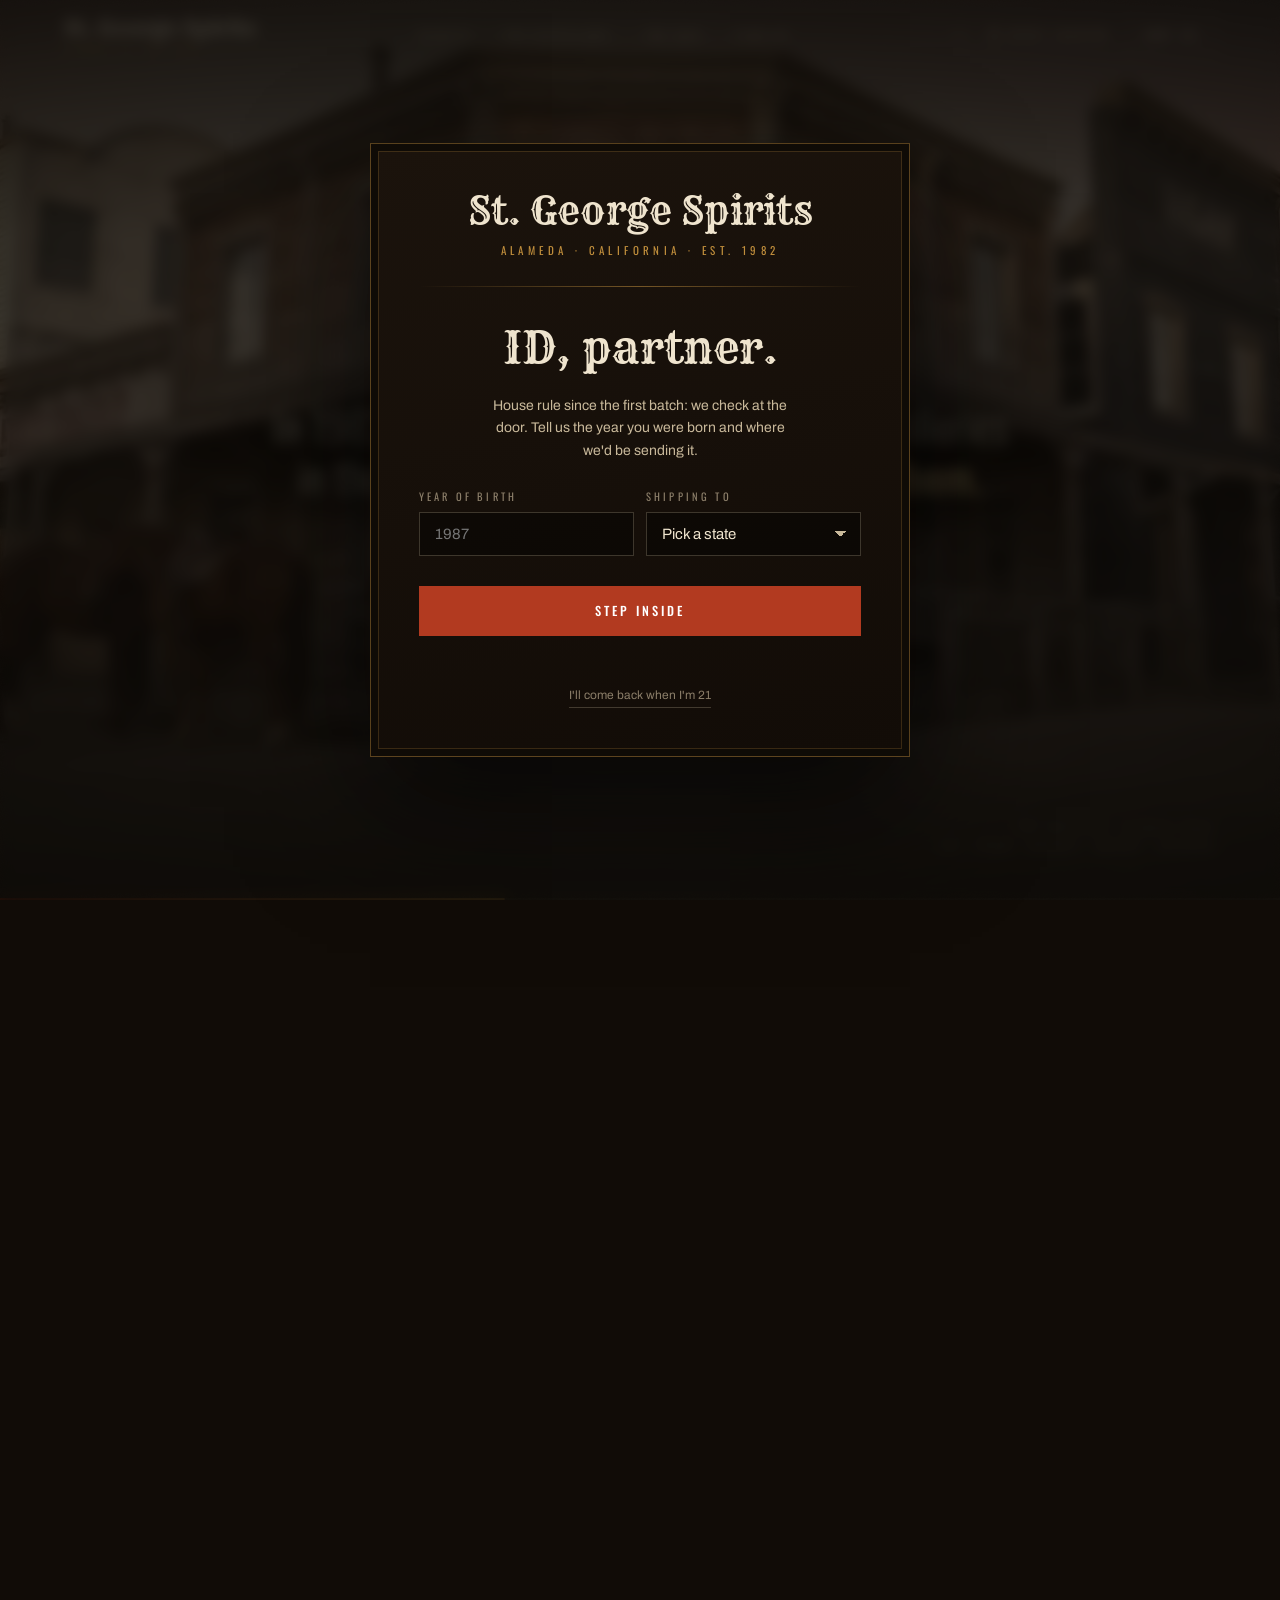
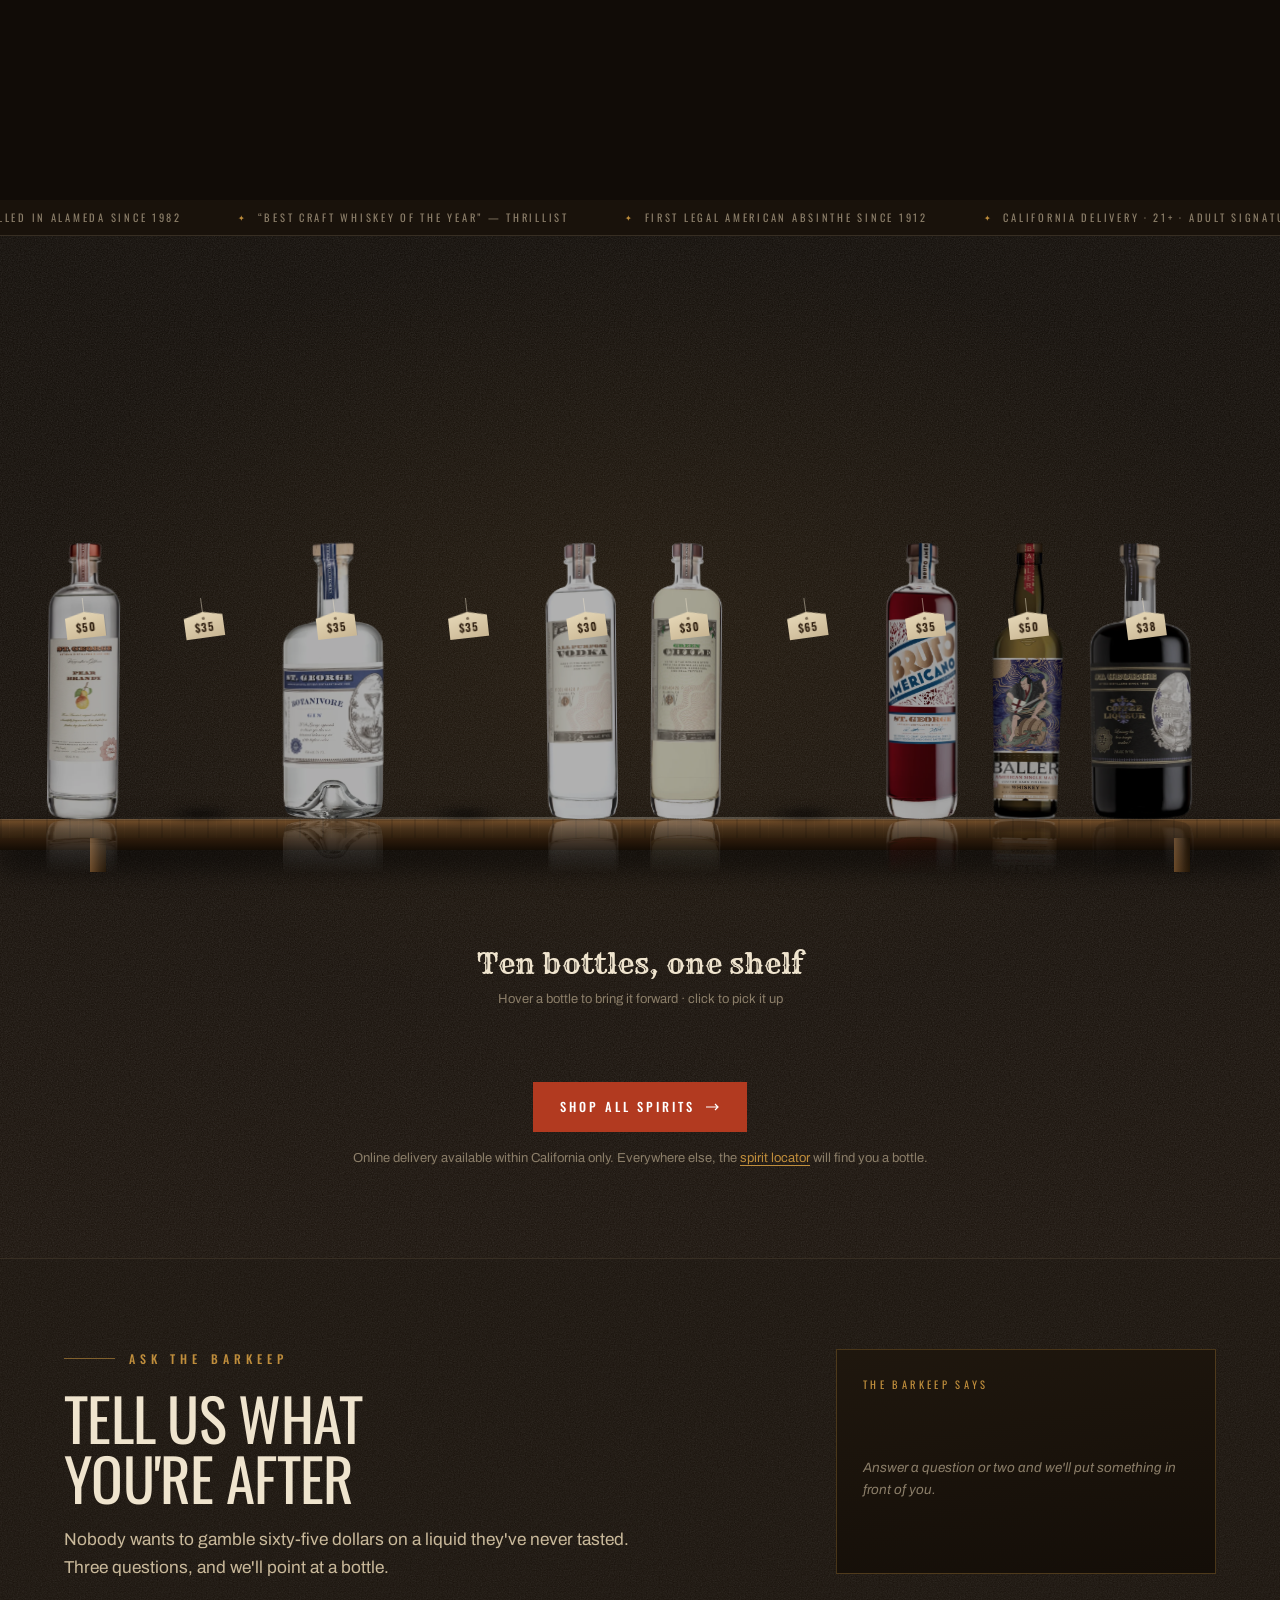
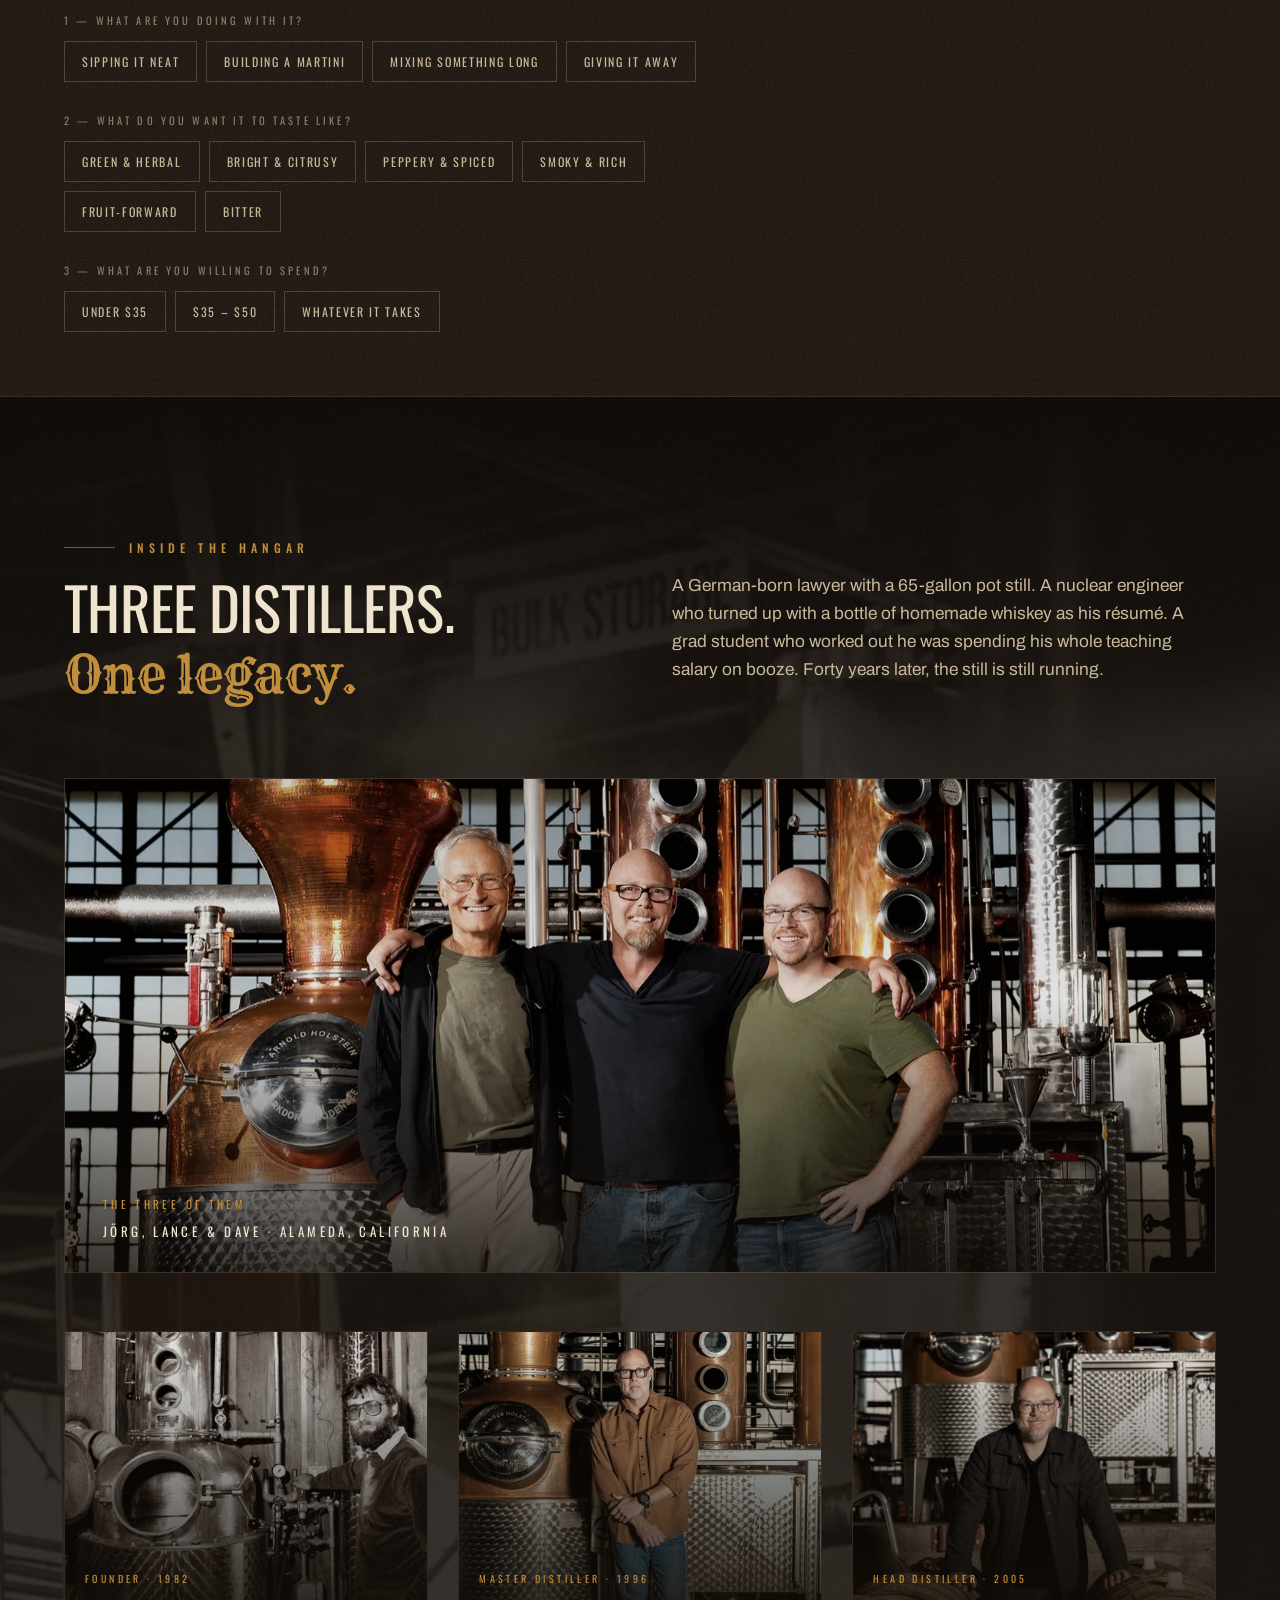
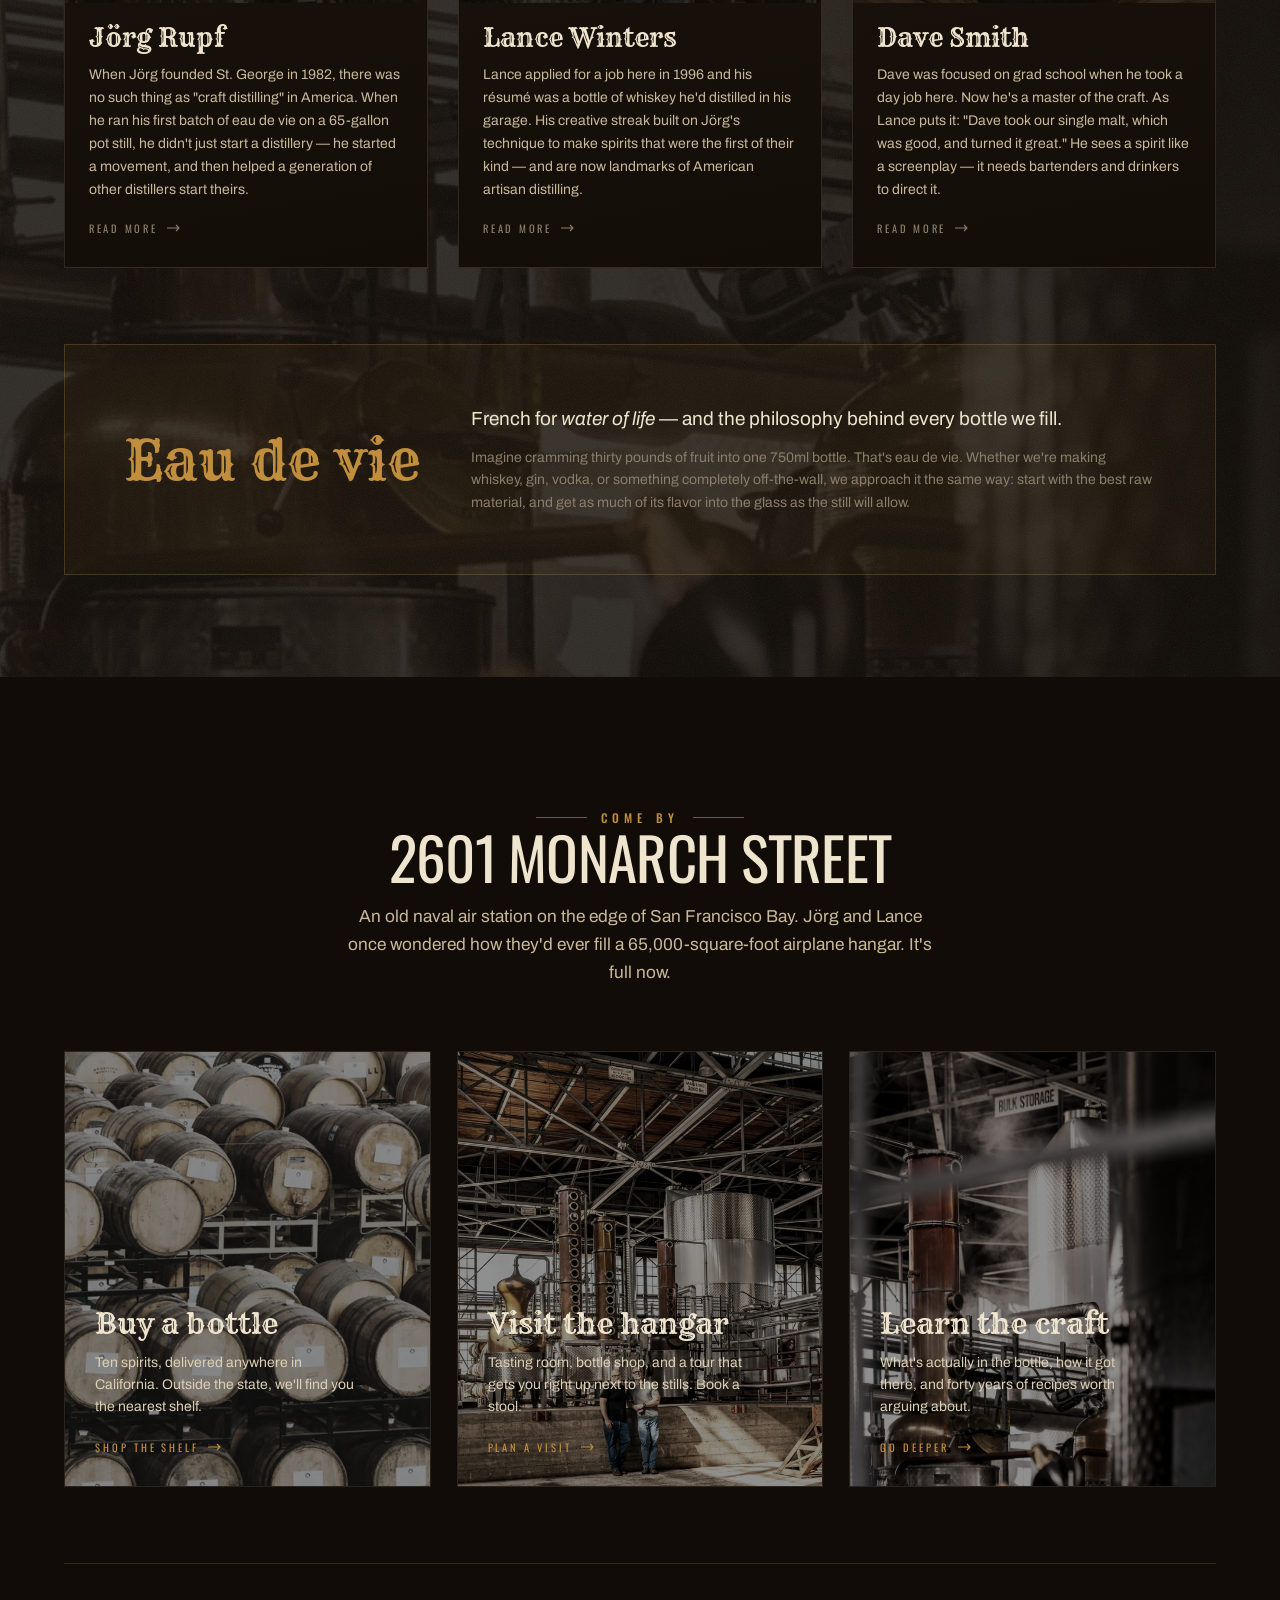
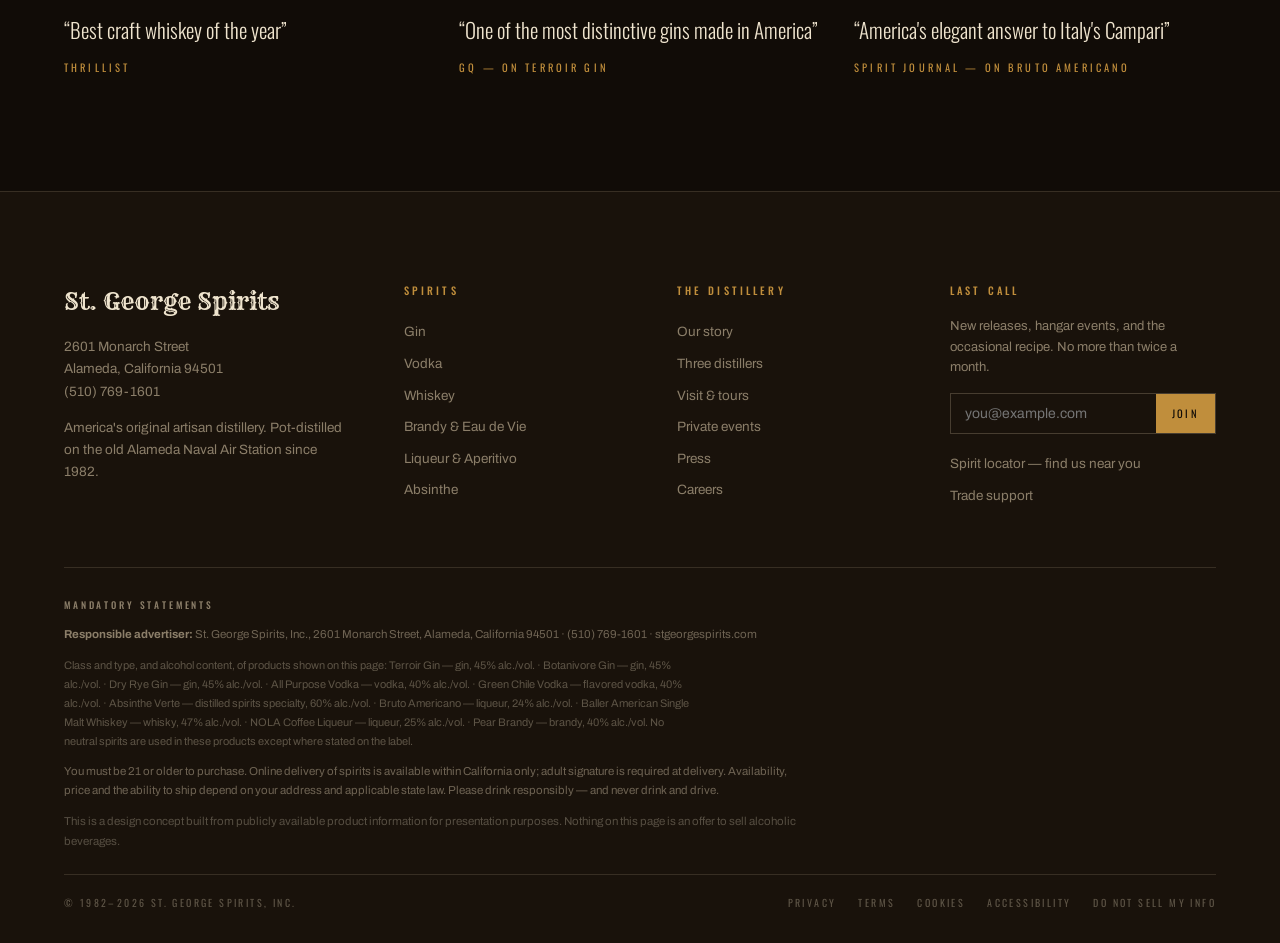
==== commit f0b30a78: "Centre the whole group in the mobile hero The still was full-bleed behind a 375x698 portrait stage, " ====
--- a/index.html
+++ b/index.html
@@ -509,36 +509,52 @@
 
 /* Scoped to the class JS stamps at load, NOT to a width. The JS mode is
    fixed for the session, so a width-based rule would un-hide the <video> on
-   rotation to landscape — and on this path that element has no sources. */
+   rotation to landscape — and on this path that element has no sources.
+
+   The still is a BAND, not a background. Full-bleed in a portrait stage,
+   `cover` showed only ~40% of the frame's width and cut the group in half;
+   the bottles and the three men span 625 of the frame's 1280px and simply
+   cannot coexist in a 375-wide crop of a 698-tall box. So the image keeps
+   its own aspect at full width — nothing is cropped, the group stays
+   centred — and the wordmark sits beneath it on the ink. */
 html.is-small .hero{ height:auto; }
-html.is-small .hero-stage{ position:relative; height:86svh; min-height:460px; }
+html.is-small .hero-stage{
+  position:relative; height:auto; min-height:0; display:block;
+  padding-bottom:clamp(34px,8vw,58px);
+}
 html.is-small #hv,
 html.is-small .hero-door,
 html.is-small .hero-hint,
 html.is-small .hero-out,
 html.is-small .hero-rule,
-html.is-small .hero-poster{ display:none !important; }
+html.is-small .hero-poster,
+html.is-small .hero-grade,
+html.is-small .hero-badge,
+html.is-small #plate2{ display:none !important; }
 
 html.is-small .hero-still{
-  display:block; position:absolute; inset:0;
-  width:100%; height:100%; object-fit:cover; object-position:58% 50%;
-}
-/* the film's grade was driven by JS; the still needs its own */
-html.is-small .hero-grade{
-  background:linear-gradient(180deg, rgba(17,12,7,.82) 0%, rgba(17,12,7,.20) 34%,
-                                     rgba(17,12,7,.30) 62%, rgba(17,12,7,.94) 100%);
-  opacity:1 !important;
-}
-/* both plates are JS-positioned for the film; show the first, statically */
-html.is-small #plate2{ display:none !important; }
+  display:block; position:static;
+  width:100%; height:auto; aspect-ratio:900/673; object-fit:cover;
+  /* melt the photo into the ink rather than ending on a hard edge */
+  -webkit-mask-image:linear-gradient(180deg,#000 74%,rgba(0,0,0,0) 100%);
+          mask-image:linear-gradient(180deg,#000 74%,rgba(0,0,0,0) 100%);
+}
+
+/* The header floats over the band. Without this the brand sits on top of a
+   lit lantern and stops being readable. */
+html.is-small .hero-stage::before{
+  content:""; position:absolute; top:0; left:0; right:0; height:120px;
+  background:linear-gradient(180deg, rgba(17,12,7,.92) 0%, rgba(17,12,7,.55) 45%, rgba(17,12,7,0) 100%);
+  z-index:2; pointer-events:none;
+}
+
 html.is-small #plate1{
   opacity:1 !important; transform:none !important;
-  position:absolute; inset:auto 0 0 0;
-  padding:0 var(--gut) clamp(42px,9vw,74px); display:block;
+  position:static; display:block;
+  padding:clamp(18px,4vw,26px) var(--gut) 0; margin-top:-9%;
 }
 html.is-small #plate1 .inner{ transform:none !important; text-align:left; }
-html.is-small #plate1 .mark{ font-size:clamp(40px,13.5vw,66px); }
-html.is-small .hero-badge{ display:none; }
+html.is-small #plate1 .mark{ font-size:clamp(40px,13.2vw,64px); }
 
 /* ---- back bar: tap grid for small screens ---------------------- */
 .bb-grid{ display:none; }
@@ -738,6 +754,11 @@
 <section class="hero" id="hero">
   <div class="hero-stage" id="stage">
     <div class="hero-poster" aria-hidden="true"></div>
+    <!-- Small screens get the room instead of the walk-in: the film's scroll
+         choreography needs height and a pointer, and 1.6 MB of video is a poor
+         trade on a phone. This is the same park frame the film settles on. -->
+    <img class="hero-still" src="assets/img/hero-interior.webp" width="900" height="673"
+         alt="The bar at St. George Spirits: ten bottles along the counter, Jörg, Lance and Dave over a hand of cards." decoding="async">
     <!-- data-park="<seconds>" freezes the film on that moment and holds it as
          the resting image; omit it to hold the final frame instead.
          4.92s lands on frame 117: the first frame fully clear of the batwing
@@ -785,10 +806,7 @@
       Gin · Vodka · Whiskey · Brandy · Absinthe
     </div>
 
-    <!-- Small screens get the room instead of the walk-in: the film's scroll
-         choreography needs height and a pointer, and 1.6 MB of video is a poor
-         trade on a phone. This is the same park frame the film settles on. -->
-    <img class="hero-still" src="assets/img/hero-interior.webp" alt="" aria-hidden="true" decoding="async">
+
 
     <div class="hero-out" id="heroOut" aria-hidden="true"></div>
     <div class="hero-rule"><i id="hrule"></i></div>
